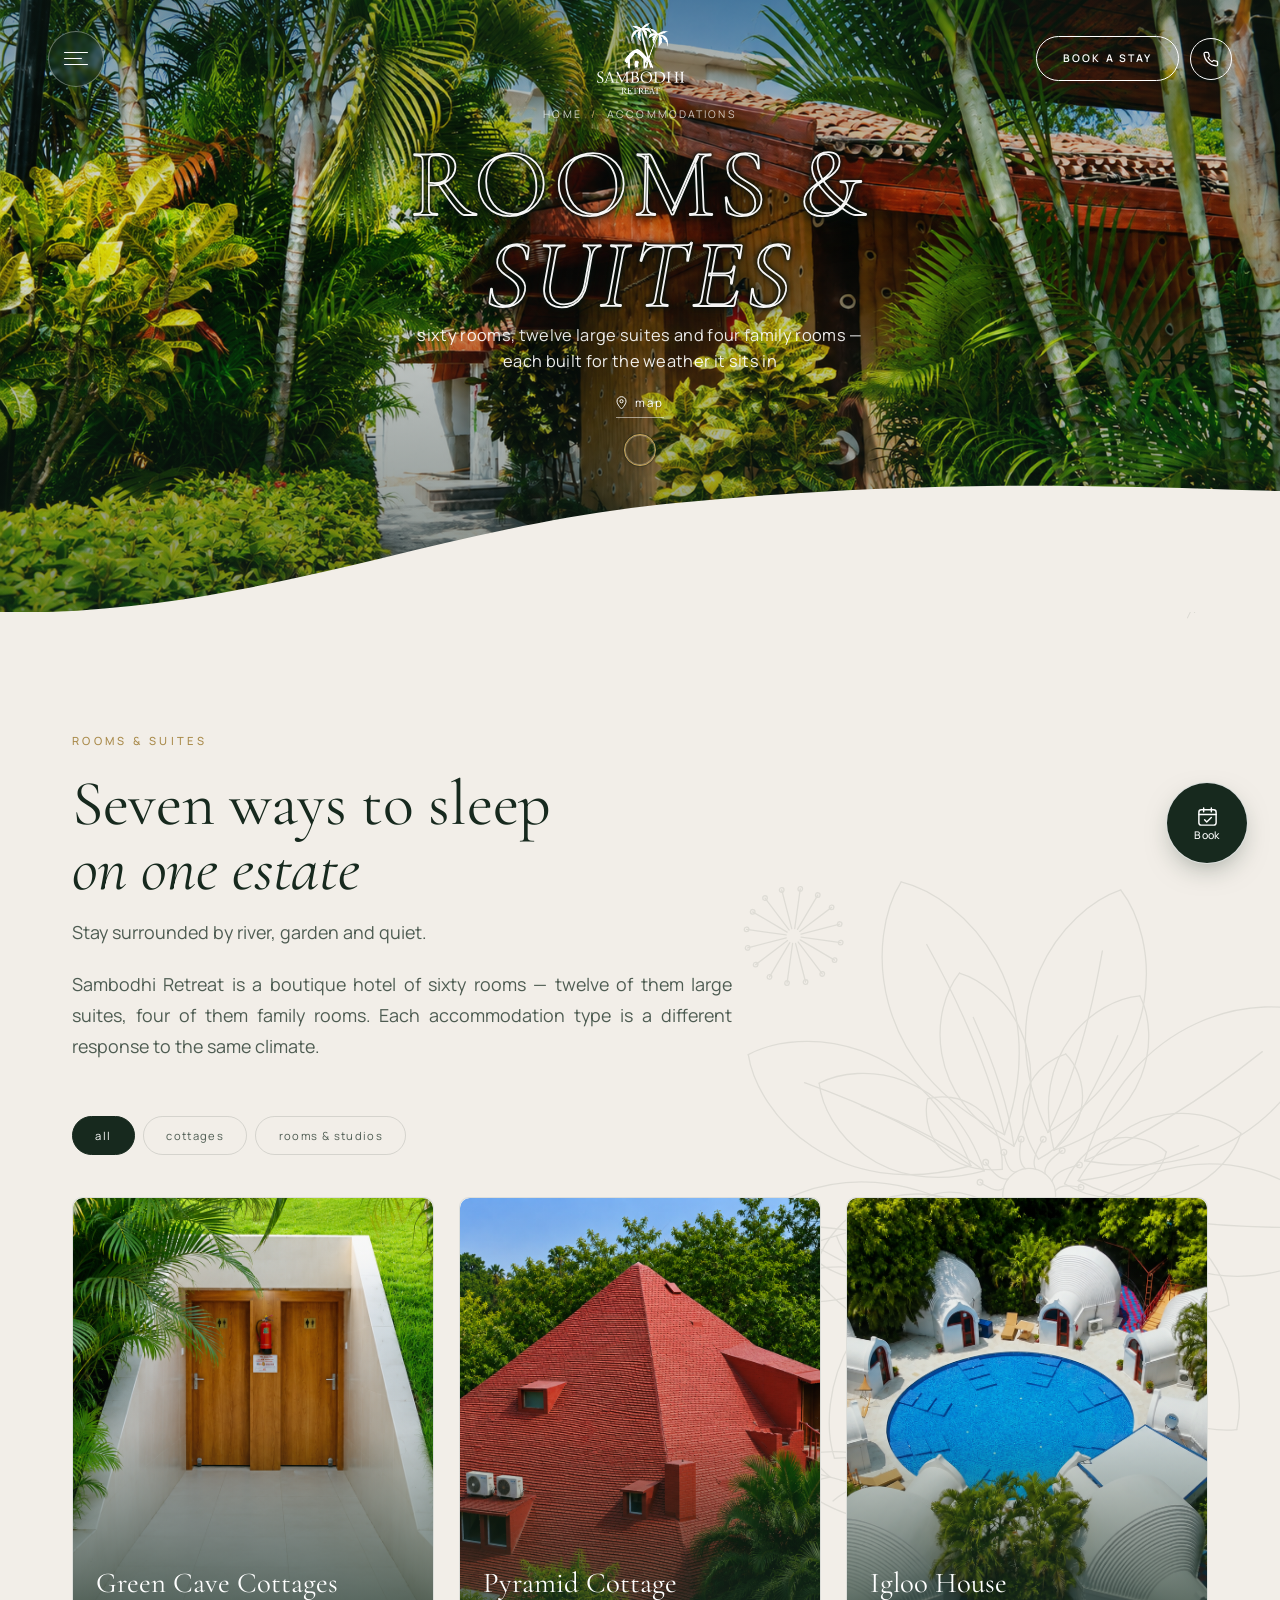
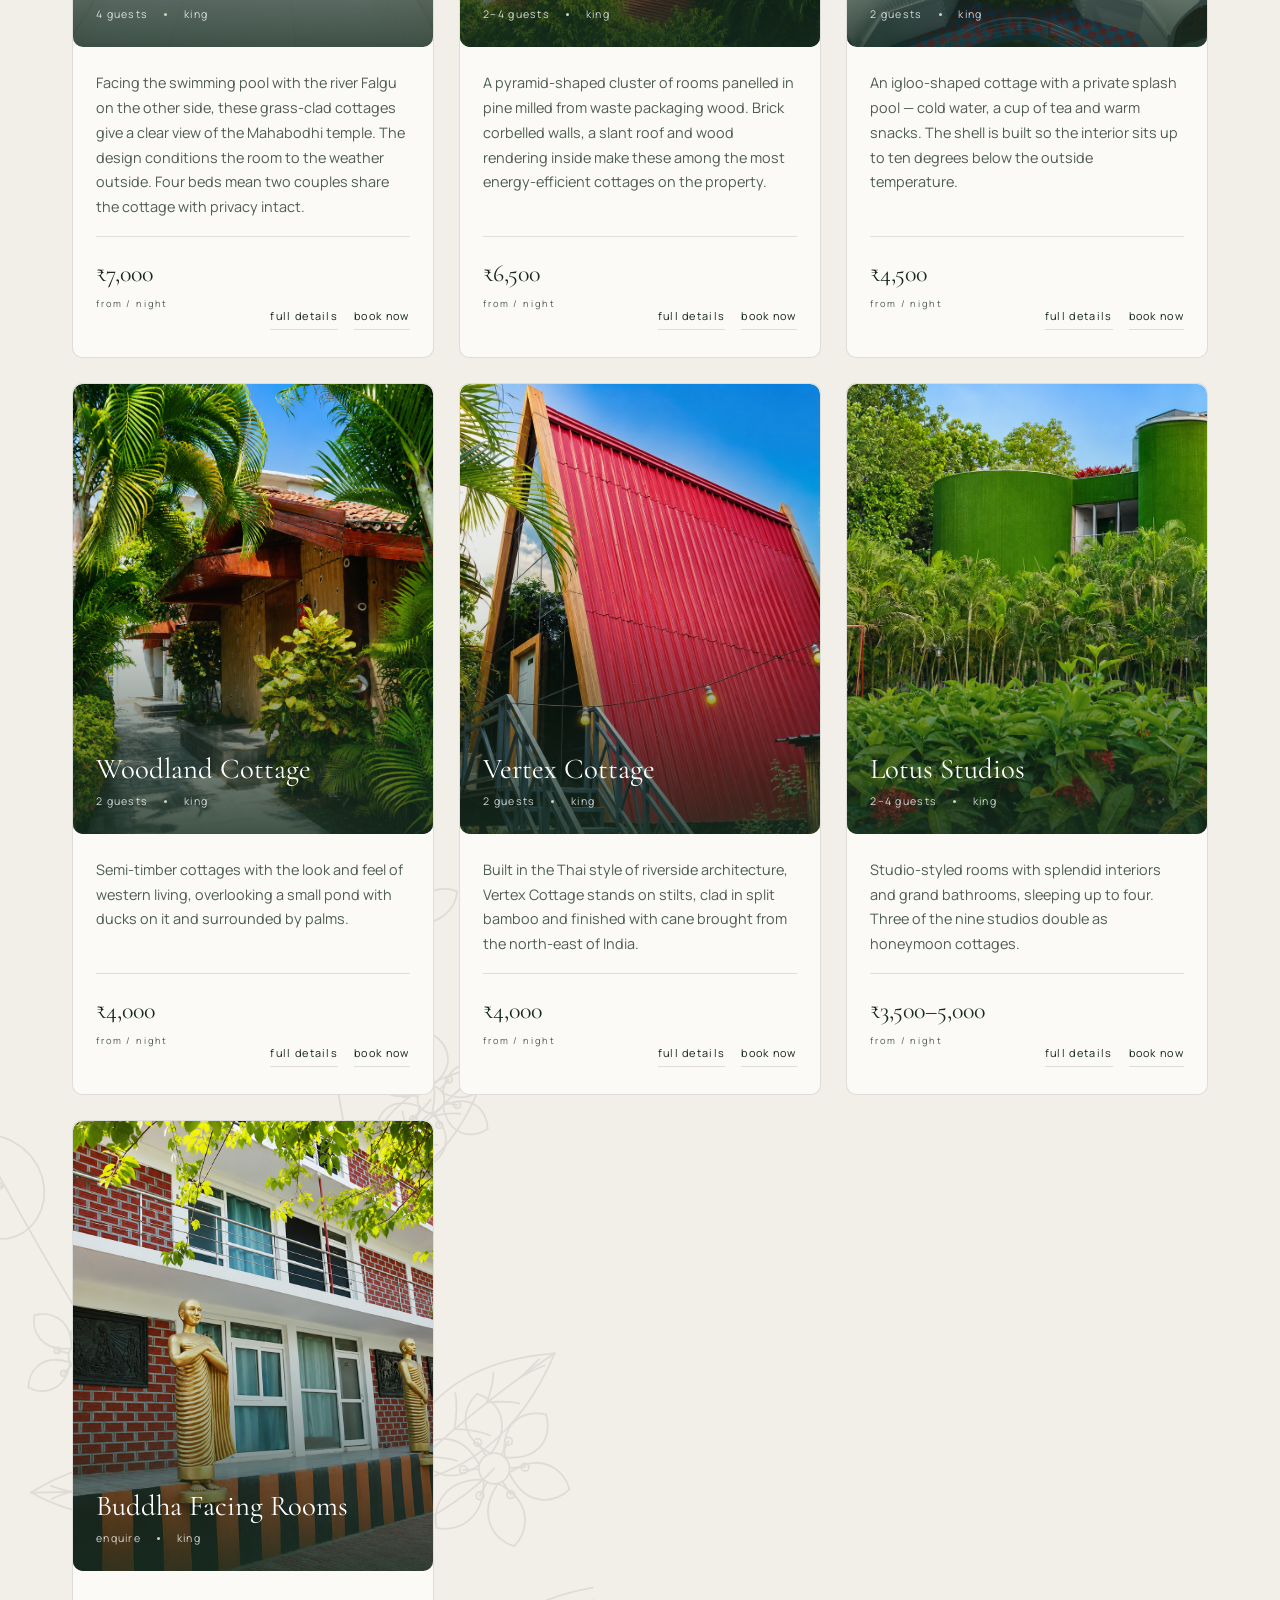
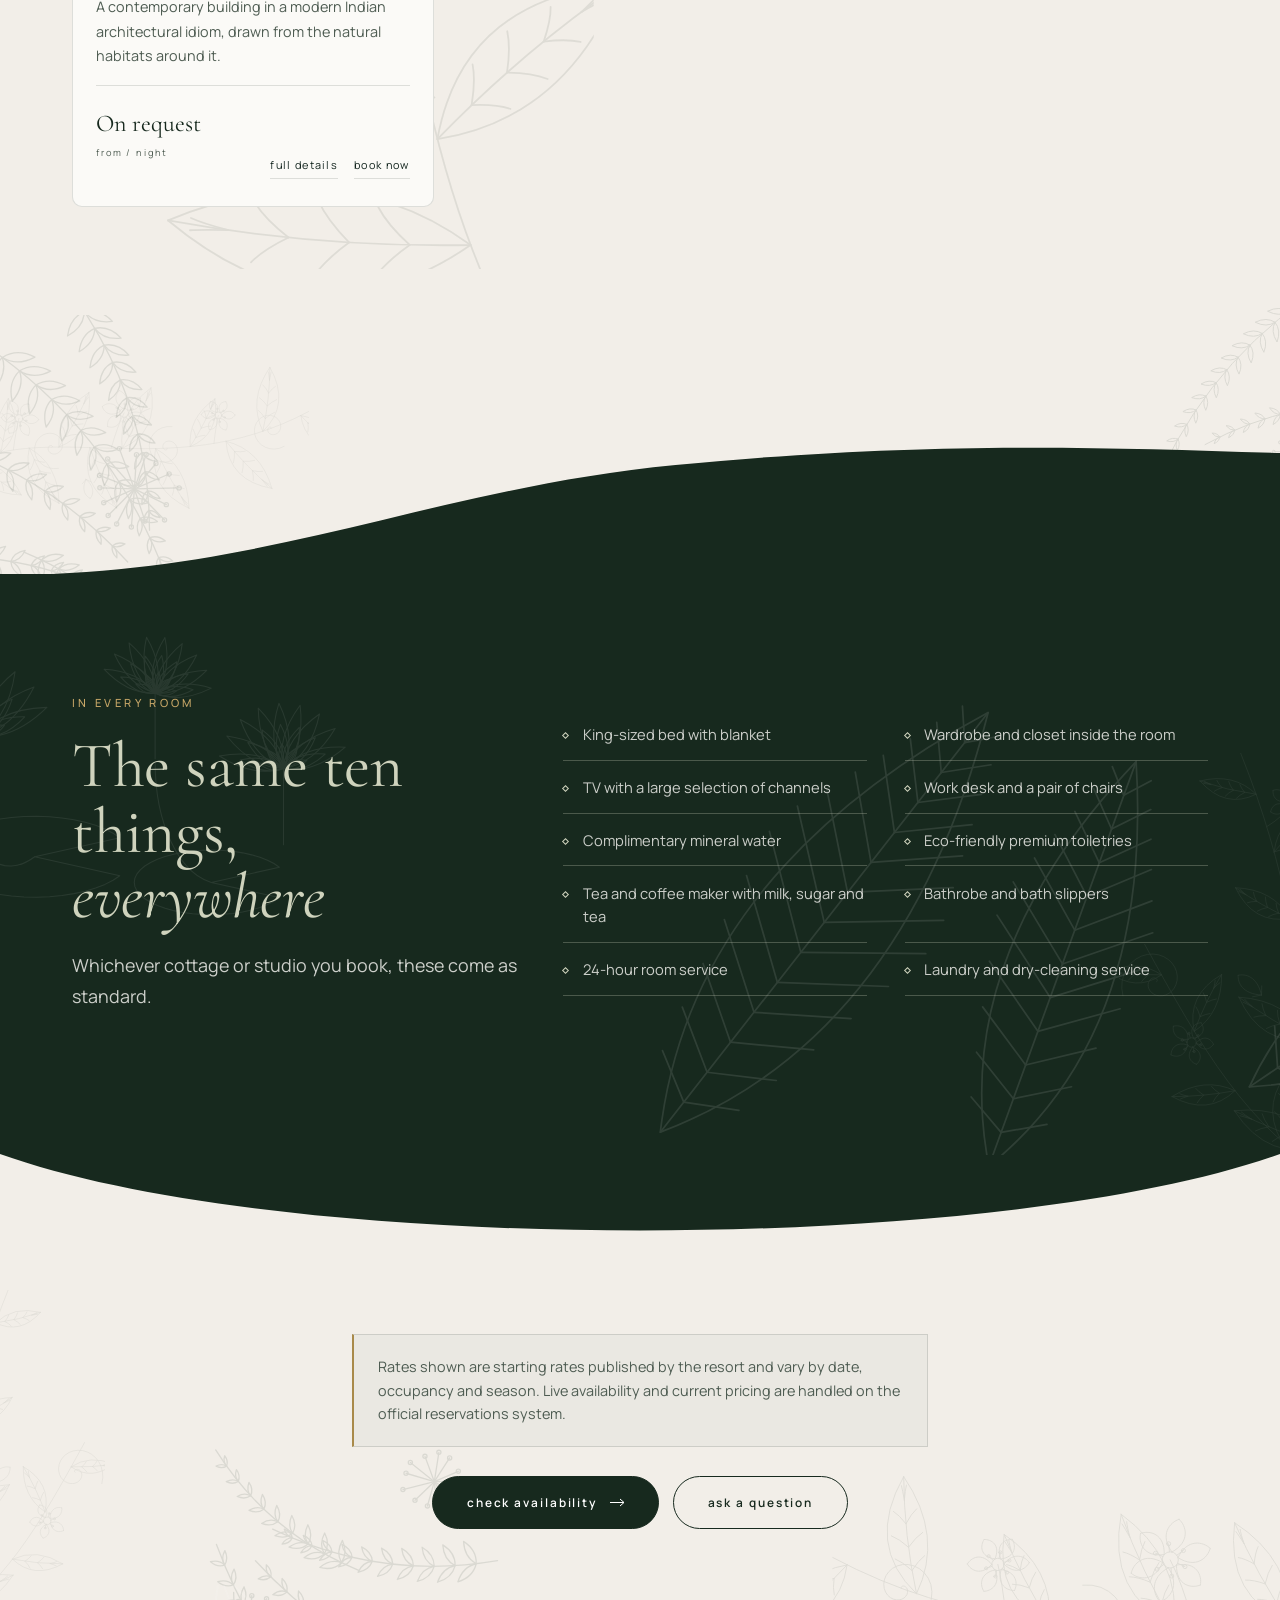
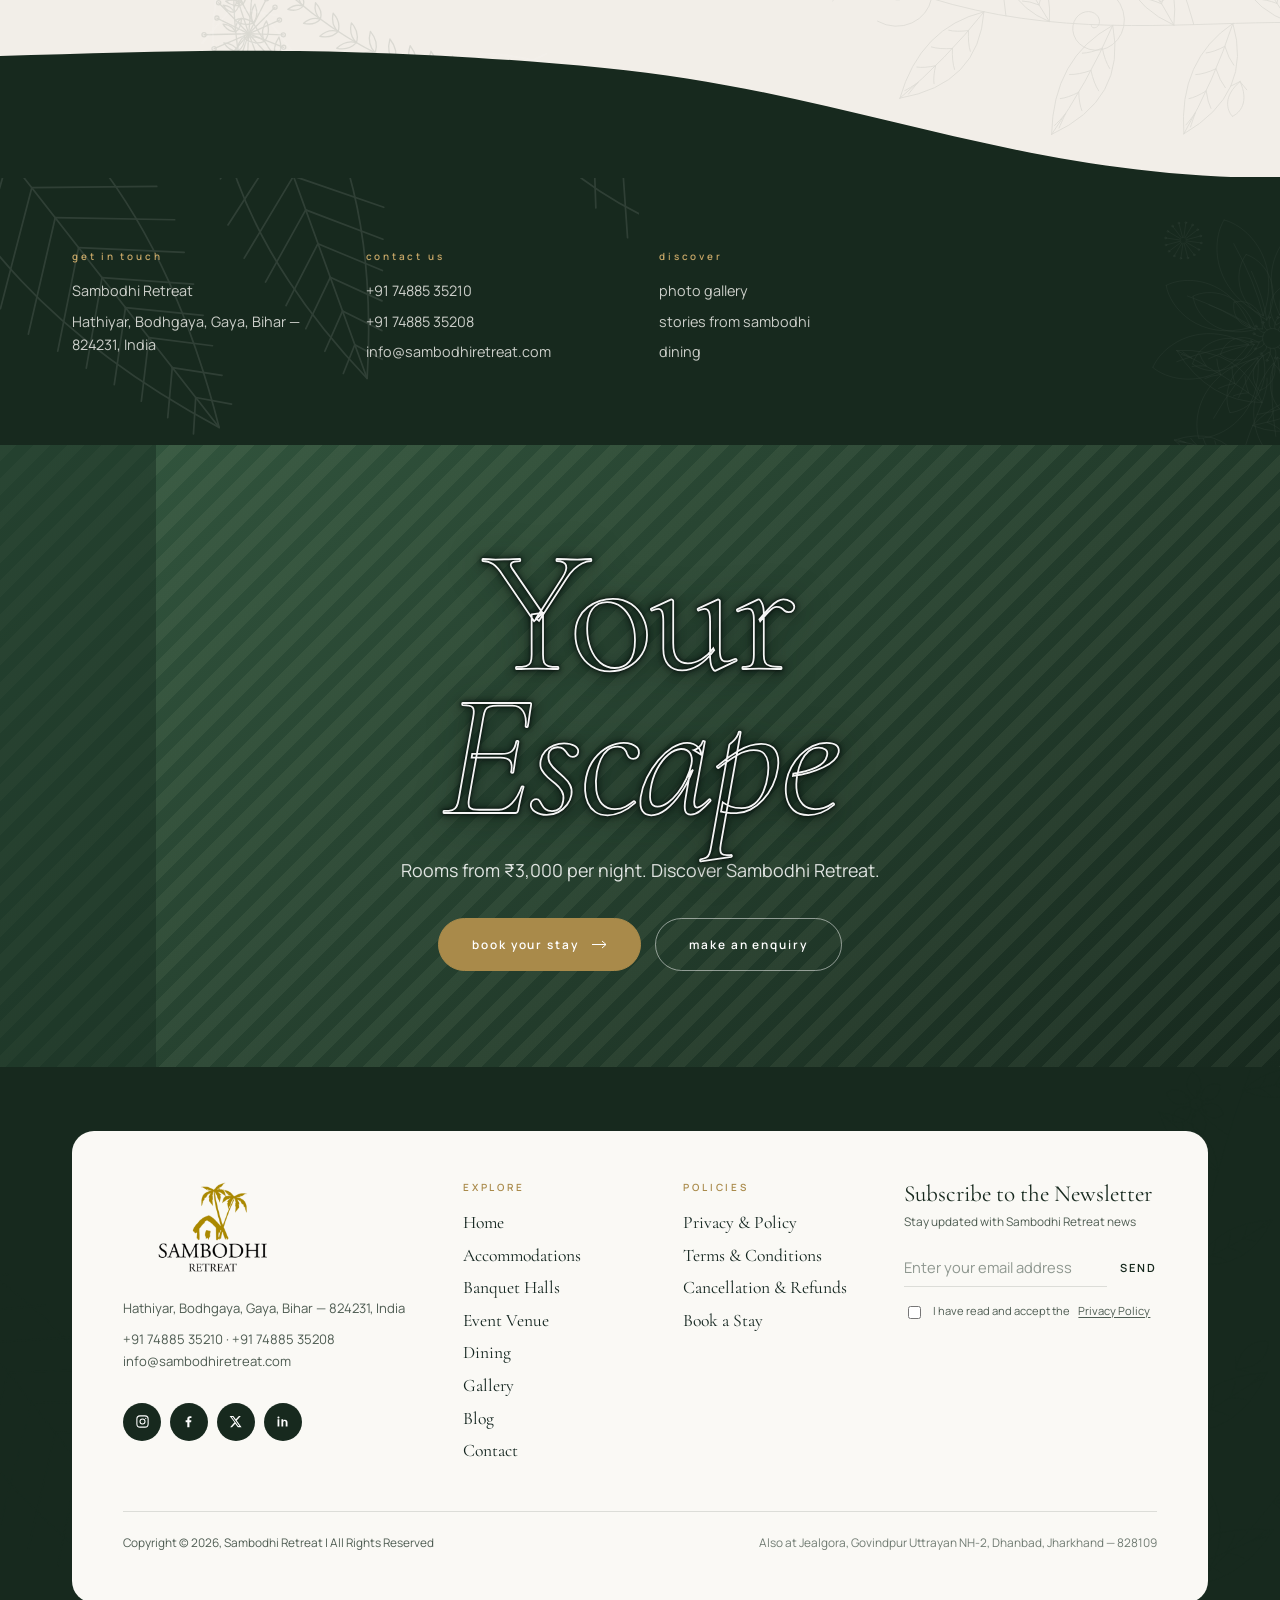
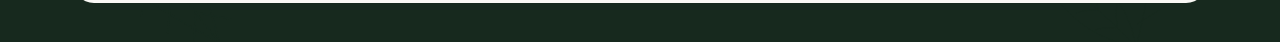
==== accommodations.html @ a61d9d87 "Merge branch 'main' of https://github.com/anubhawsinghas/sambodhi_retreat01" ====
<!DOCTYPE html>
<html lang="en">
<head>
<meta charset="utf-8">
<meta name="viewport" content="width=device-width, initial-scale=1">
<title>Accommodations &mdash; Sambodhi Retreat, Bodhgaya</title>
<meta name="description" content="Sixty rooms at Sambodhi Retreat Bodhgaya: green cave cottages, igloo houses, timber and pyramid cottages, woodland cottages, lotus studios and Buddha facing rooms.">
<link rel="icon" href="assets/img/logo.png">
<script>document.documentElement.className += ' js';</script>
<link rel="preconnect" href="https://fonts.googleapis.com">
<link rel="preconnect" href="https://fonts.gstatic.com" crossorigin>
<link rel="preconnect" href="https://www.sambodhiretreat.org">
<link href="https://fonts.googleapis.com/css2?family=Cormorant+Garamond:ital,wght@0,300;0,400;0,500;1,300;1,400;1,500&family=Manrope:wght@400;500;600&display=swap" rel="stylesheet">
<link rel="stylesheet" href="assets/css/site.css">
</head>
<body>

<a class="skip-link" href="#main">Skip to content</a>

<svg width="0" height="0" style="position:absolute" aria-hidden="true" focusable="false"><defs>
  <clipPath id="clipWaveBottom" clipPathUnits="objectBoundingBox">
    <path d="M0,0 H1 V0.915 C0.74,1.005 0.42,0.875 0,0.945 Z"/>
  </clipPath>
  <clipPath id="clipWaveTop" clipPathUnits="objectBoundingBox">
    <path d="M0,0.07 C0.33,-0.015 0.66,0.105 1,0.03 V1 H0 Z"/>
  </clipPath>
</defs></svg>

<div class="page-fade" aria-hidden="true"><img src="assets/img/logo.png" alt=""></div>

<header class="hdr">
  <div class="hdr__top">
    <button class="menu-btn" aria-expanded="false" aria-controls="ovl" aria-label="Open menu">
      <span class="burger-i" aria-hidden="true"><span></span><span></span><span></span></span>
    </button>

    <a class="brand" href="index.html" aria-label="Sambodhi Retreat, home">
      <img src="assets/img/logo.png" alt="Sambodhi Retreat">
    </a>

    <div class="hdr__right">
      <a class="btn--pill" href="https://live.ipms247.com/booking/book-rooms-sambodhiretreat" target="_blank" rel="noopener">Book a stay</a>
      <a class="iconbtn" href="tel:+917488535210" aria-label="Call Sambodhi Retreat">
        <svg viewBox="0 0 17 17" fill="none" aria-hidden="true"><path d="M15.5 12.3v2.2a1.4 1.4 0 01-1.6 1.4A14 14 0 011.1 3.1 1.4 1.4 0 012.5 1.5h2.2a1.4 1.4 0 011.4 1.2c.1.7.3 1.4.5 2a1.4 1.4 0 01-.3 1.5l-.9.9a11.4 11.4 0 004.3 4.3l.9-.9a1.4 1.4 0 011.5-.3c.6.2 1.3.4 2 .5a1.4 1.4 0 011.4 1.6z" stroke="currentColor" stroke-width="1.3" stroke-linejoin="round"/></svg>
      </a>
    </div>
  </div>

  <nav class="hdr__nav" aria-label="Primary">
    <a href="index.html">Home</a>
      <a href="accommodations.html" aria-current="page">Accommodations</a>
      <a href="banquet-halls.html">Banquet Halls</a>
      <a href="event-venue.html">Event Venue</a>
      <a href="https://sambodhi-retreat-men-n1bw.glide.page/dl/d0a5f4">Dining</a>
      <a href="gallery.html">Gallery</a>
      <a href="blog.html">Blog</a>
      <a href="contact.html">Contact</a>
  </nav>
</header>

<div class="ovl" id="ovl" aria-hidden="true">
  <button class="ovl__close" aria-label="Close menu">
    <svg viewBox="0 0 14 14" fill="none" aria-hidden="true"><path d="M1 1l12 12M13 1L1 13" stroke="currentColor" stroke-width="1.3"/></svg>
  </button>

  <div class="ovl__left">
    <span class="wm wm--branch wm--l" aria-hidden="true"></span>
    <p class="ovl__mark"><img src="assets/img/logo.png" alt="Sambodhi Retreat"></p>
    <a class="ovl__tel" href="tel:+917488535210">+91 74885 35210</a>
    <nav class="ovl__nav" aria-label="Primary">
        <a href="index.html" data-menu-img="https://www.sambodhiretreat.org/images/Homepage_Resort_INDEX/top-slider-img8.jpg" style="--i:0"><span class="ovl__num">01</span><span class="ovl__word">Home</span><span class="ovl__arrow" aria-hidden="true"><svg viewBox="0 0 28 8" fill="none"><path d="M0 4h25M21 1l4 3-4 3" stroke="currentColor" stroke-width="1.1" stroke-linecap="round" stroke-linejoin="round"/></svg></span></a>
        <a href="accommodations.html" aria-current="page" data-menu-img="https://www.sambodhiretreat.org/images/Homepage_Resort_INDEX/top-slider-img11.jpg" style="--i:1"><span class="ovl__num">02</span><span class="ovl__word">Accommodations</span><span class="ovl__arrow" aria-hidden="true"><svg viewBox="0 0 28 8" fill="none"><path d="M0 4h25M21 1l4 3-4 3" stroke="currentColor" stroke-width="1.1" stroke-linecap="round" stroke-linejoin="round"/></svg></span></a>
        <a href="banquet-halls.html" data-menu-img="https://www.sambodhiretreat.org/images/promotions/1.jpg" style="--i:2"><span class="ovl__num">03</span><span class="ovl__word">Banquet Halls</span><span class="ovl__arrow" aria-hidden="true"><svg viewBox="0 0 28 8" fill="none"><path d="M0 4h25M21 1l4 3-4 3" stroke="currentColor" stroke-width="1.1" stroke-linecap="round" stroke-linejoin="round"/></svg></span></a>
        <a href="event-venue.html" data-menu-img="https://www.sambodhiretreat.org/images/Gallery/top-post-img3.jpg" style="--i:3"><span class="ovl__num">04</span><span class="ovl__word">Event Venue</span><span class="ovl__arrow" aria-hidden="true"><svg viewBox="0 0 28 8" fill="none"><path d="M0 4h25M21 1l4 3-4 3" stroke="currentColor" stroke-width="1.1" stroke-linecap="round" stroke-linejoin="round"/></svg></span></a>
        <a href="https://sambodhi-retreat-men-n1bw.glide.page/dl/d0a5f4" data-menu-img="https://www.sambodhiretreat.org/images/dining/restaurant1.jpg" style="--i:4"><span class="ovl__num">05</span><span class="ovl__word">Dining</span><span class="ovl__arrow" aria-hidden="true"><svg viewBox="0 0 28 8" fill="none"><path d="M0 4h25M21 1l4 3-4 3" stroke="currentColor" stroke-width="1.1" stroke-linecap="round" stroke-linejoin="round"/></svg></span></a>
        <a href="gallery.html" data-menu-img="https://www.sambodhiretreat.org/images/Homepage_Resort_INDEX/top-slider-img10.jpg" style="--i:5"><span class="ovl__num">06</span><span class="ovl__word">Gallery</span><span class="ovl__arrow" aria-hidden="true"><svg viewBox="0 0 28 8" fill="none"><path d="M0 4h25M21 1l4 3-4 3" stroke="currentColor" stroke-width="1.1" stroke-linecap="round" stroke-linejoin="round"/></svg></span></a>
       <!-- <a href="blog.html" data-menu-img="https://www.sambodhiretreat.org/images/Gallery/Top-5-Places-in-Bodh-Gaya.jpg" style="--i:6"><span class="ovl__num">07</span><span class="ovl__word">Blog</span><span class="ovl__arrow" aria-hidden="true"><svg viewBox="0 0 28 8" fill="none"><path d="M0 4h25M21 1l4 3-4 3" stroke="currentColor" stroke-width="1.1" stroke-linecap="round" stroke-linejoin="round"/></svg></span></a>-->
        <a href="contact.html" data-menu-img="https://www.sambodhiretreat.org/images/Homepage_Resort_INDEX/top-slider-img5.jpg" style="--i:7"><span class="ovl__num">07</span><span class="ovl__word">Contact</span><span class="ovl__arrow" aria-hidden="true"><svg viewBox="0 0 28 8" fill="none"><path d="M0 4h25M21 1l4 3-4 3" stroke="currentColor" stroke-width="1.1" stroke-linecap="round" stroke-linejoin="round"/></svg></span></a>
    </nav>
    <div class="ovl__foot">
      <a class="btn btn--gold" href="https://live.ipms247.com/booking/book-rooms-sambodhiretreat" target="_blank" rel="noopener">book a stay</a>
    </div>
  </div>

  <div class="ovl__right" aria-hidden="true">
      <div class="ovl__shot" data-for="https://www.sambodhiretreat.org/images/Homepage_Resort_INDEX/top-slider-img8.jpg" style="background-image:url('New_img/home.png')"></div>
      <div class="ovl__shot is-active" data-for="https://www.sambodhiretreat.org/images/Homepage_Resort_INDEX/top-slider-img11.jpg" style="background-image:url('New_img/accom_home.png')"></div>
      <div class="ovl__shot" data-for="https://www.sambodhiretreat.org/images/promotions/1.jpg" style="background-image:url('https://www.sambodhiretreat.org/images/promotions/1.jpg')"></div>
      <div class="ovl__shot" data-for="https://www.sambodhiretreat.org/images/Gallery/top-post-img3.jpg" style="background-image:url('New_img/event.png')"></div>
      <div class="ovl__shot" data-for="https://www.sambodhiretreat.org/images/dining/restaurant1.jpg" style="background-image:url('New_img/dinning.jpeg')"></div>
      <div class="ovl__shot" data-for="https://www.sambodhiretreat.org/images/Homepage_Resort_INDEX/top-slider-img10.jpg" style="background-image:url('New_img/gallery.png')"></div>
      <div class="ovl__shot" data-for="https://www.sambodhiretreat.org/images/Gallery/Top-5-Places-in-Bodh-Gaya.jpg" style="background-image:url('https://www.sambodhiretreat.org/images/Gallery/Top-5-Places-in-Bodh-Gaya.jpg')"></div>
      <div class="ovl__shot" data-for="https://www.sambodhiretreat.org/images/Homepage_Resort_INDEX/top-slider-img5.jpg" style="background-image:url('New_img/gallary/0G6A1121.jpg')"></div>
    <span class="ovl__shot-scrim"></span>
  </div>
</div>

<a class="fab" href="https://live.ipms247.com/booking/book-rooms-sambodhiretreat" target="_blank" rel="noopener" aria-label="Book your stay">
  <svg viewBox="0 0 24 24" fill="none" aria-hidden="true">
    <rect x="3" y="5" width="18" height="16" rx="2.5" stroke="currentColor" stroke-width="1.5"/>
    <path d="M3 10h18M8 3v4M16 3v4" stroke="currentColor" stroke-width="1.5" stroke-linecap="round"/>
    <path d="M9 15.5l2.2 2.2L16 13" stroke="currentColor" stroke-width="1.5" stroke-linecap="round" stroke-linejoin="round"/>
  </svg>
  <span>Book</span>
</a>

<main id="main">

<section class="hero hero--page">
  <div class="hero__media">
    <div class="hero__slide is-active" style="background-image:url('New_img/accommandation.png')"></div>
    <div class="hero__scrim"></div>
    <div class="hero__center">
      <nav class="crumbs" aria-label="Breadcrumb"><a href="index.html">Home</a><span>/</span>accommodations</nav>
      <h1 class="outline"><b>Rooms &amp;</b><b><em>Suites</em></b></h1>
      <p class="hero__tag">sixty rooms, twelve large suites and four family rooms &mdash; each built for the weather it sits in</p>
      <a class="hero__map" href="https://www.google.com/maps/place/Sambodhi+Retreat" target="_blank" rel="noopener"><svg viewBox="0 0 11 14" fill="none" aria-hidden="true"><path d="M5.5 13S10 8.6 10 5.2A4.5 4.5 0 1 0 1 5.2C1 8.6 5.5 13 5.5 13Z" stroke="currentColor" stroke-width="1"/><circle cx="5.5" cy="5.2" r="1.6" stroke="currentColor" stroke-width="1"/></svg> map</a>
    </div>
    <div class="hero__wave" aria-hidden="true"><svg viewBox="0 0 1440 150" preserveAspectRatio="none"><path d="M0,150 H1440 V28 C1230,22 1040,16 760,40 C480,64 300,150 0,150 Z"/></svg></div>
  </div>
</section>
<section class="section on-white">
  <span class="wm wm--sprig wm--tr" aria-hidden="true"></span>
  <div class="wrap">
    <div class="shead">
      <p class="label" data-reveal="up">rooms &amp; suites</p>
      <h2 class="dhead" data-reveal="up" data-reveal-delay="80"><b>Seven ways to sleep</b><b><em>on one estate</em></b></h2>
      <p class="lede" style="margin-top:1rem;" data-reveal="up" data-reveal-delay="110">Stay surrounded by river, garden and quiet.</p>
      <p class="lede shead__lede justify" data-reveal="up" data-reveal-delay="150">Sambodhi Retreat is a boutique hotel of sixty rooms &mdash; twelve of them large suites, four of them family rooms. Each accommodation type is a different response to the same climate.</p>
    </div>
    <div class="filters" data-filters role="group" aria-label="Filter accommodation">
      <button data-filter="all" aria-pressed="true">all</button>
      <button data-filter="cottage" aria-pressed="false">cottages</button>
      <button data-filter="room" aria-pressed="false">rooms &amp; studios</button>
    </div>
    <div class="rooms">
      <article class="rcard" id="green-cave" data-type="cottage" data-reveal="left">
        <div class="rcard__media">
          <img src="New_img/gallary/green_cave.png" alt="Green Cave Cottages at Sambodhi Retreat" loading="lazy" decoding="async">
          <span class="rcard__veil"></span>
          <div class="rcard__over">
            <h3 class="rcard__name">Green Cave Cottages</h3>
            <ul class="rcard__specs"><li>4 guests</li><li>king</li></ul>
          </div>
        </div>
        <div class="rcard__body">
          <p class="rcard__desc">Facing the swimming pool with the river Falgu on the other side, these grass-clad cottages give a clear view of the Mahabodhi temple. The design conditions the room to the weather outside. Four beds mean two couples share the cottage with privacy intact.</p>
          <div class="rcard__foot">
            <p class="rcard__price"><b>&#8377;7,000</b><span>from / night</span></p>
            <div class="rcard__links"><a href="tel:+916206767600" target="_blank" rel="noopener">full details</a><a href="https://live.ipms247.com/booking/book-rooms-sambodhiretreat" target="_blank" rel="noopener">book now</a></div>
          </div>
        </div>
      </article>
      <article class="rcard" id="pyramid" data-type="cottage" data-reveal="up">
        <div class="rcard__media">
          <img src="New_img/gallary/Pyramid.png" alt="Pyramid Cottage at Sambodhi Retreat" loading="lazy" decoding="async">
          <span class="rcard__veil"></span>
          <div class="rcard__over">
            <h3 class="rcard__name">Pyramid Cottage</h3>
            <ul class="rcard__specs"><li>2&ndash;4 guests</li><li>king</li></ul>
          </div>
        </div>
        <div class="rcard__body">
          <p class="rcard__desc">A pyramid-shaped cluster of rooms panelled in pine milled from waste packaging wood. Brick corbelled walls, a slant roof and wood rendering inside make these among the most energy-efficient cottages on the property.</p>
          <div class="rcard__foot">
            <p class="rcard__price"><b>&#8377;6,500</b><span>from / night</span></p>
            <div class="rcard__links"><a href="tel:+916206767600" target="_blank" rel="noopener">full details</a><a href="https://live.ipms247.com/booking/book-rooms-sambodhiretreat" target="_blank" rel="noopener">book now</a></div>
          </div>
        </div>
      </article>
      <article class="rcard" id="igloo" data-type="cottage" data-reveal="right">
        <div class="rcard__media">
          <img src="New_img/gallary/slider2.png" alt="Igloo House at Sambodhi Retreat" loading="lazy" decoding="async">
          <span class="rcard__veil"></span>
          <div class="rcard__over">
            <h3 class="rcard__name">Igloo House</h3>
            <ul class="rcard__specs"><li>2 guests</li><li>king</li></ul>
          </div>
        </div>
        <div class="rcard__body">
          <p class="rcard__desc">An igloo-shaped cottage with a private splash pool &mdash; cold water, a cup of tea and warm snacks. The shell is built so the interior sits up to ten degrees below the outside temperature.</p>
          <div class="rcard__foot">
            <p class="rcard__price"><b>&#8377;4,500</b><span>from / night</span></p>
            <div class="rcard__links"><a href="tel:+916206767600" target="_blank" rel="noopener">full details</a><a href="https://live.ipms247.com/booking/book-rooms-sambodhiretreat" target="_blank" rel="noopener">book now</a></div>
          </div>
        </div>
      </article>
      <article class="rcard" id="woodland" data-type="cottage" data-reveal="left">
        <div class="rcard__media">
          <img src="New_img/gallary/accommandation.png" alt="Woodland Cottage at Sambodhi Retreat" loading="lazy" decoding="async">
          <span class="rcard__veil"></span>
          <div class="rcard__over">
            <h3 class="rcard__name">Woodland Cottage</h3>
            <ul class="rcard__specs"><li>2 guests</li><li>king</li></ul>
          </div>
        </div>
        <div class="rcard__body">
          <p class="rcard__desc">Semi-timber cottages with the look and feel of western living, overlooking a small pond with ducks on it and surrounded by palms.</p>
          <div class="rcard__foot">
            <p class="rcard__price"><b>&#8377;4,000</b><span>from / night</span></p>
            <div class="rcard__links"><a href="tel:+916206767600" target="_blank" rel="noopener">full details</a><a href="https://live.ipms247.com/booking/book-rooms-sambodhiretreat" target="_blank" rel="noopener">book now</a></div>
          </div>
        </div>
      </article>
      <article class="rcard" id="timber" data-type="cottage" data-reveal="up">
        <div class="rcard__media">
          <img src="New_img/gallary/vertex.jpeg" alt="Timber Cottage at Sambodhi Retreat" loading="lazy" decoding="async">
          <span class="rcard__veil"></span>
          <div class="rcard__over">
            <h3 class="rcard__name">Vertex Cottage</h3>
            <ul class="rcard__specs"><li>2 guests</li><li>king</li></ul>
          </div>
        </div>
        <div class="rcard__body">
          <p class="rcard__desc">Built in the Thai style of riverside architecture, Vertex Cottage stands on stilts, clad in split bamboo and finished with cane brought from the north-east of India.</p>
          <div class="rcard__foot">
            <p class="rcard__price"><b>&#8377;4,000</b><span>from / night</span></p>
            <div class="rcard__links"><a href="tel:+916206767600" target="_blank" rel="noopener">full details</a><a href="https://live.ipms247.com/booking/book-rooms-sambodhiretreat" target="_blank" rel="noopener">book now</a></div>
          </div>
        </div>
      </article>
      <article class="rcard" id="lotus" data-type="room" data-reveal="right">
        <div class="rcard__media">
          <img src="New_img/gallary/lotus.png" alt="Lotus Studios at Sambodhi Retreat" loading="lazy" decoding="async">
          <span class="rcard__veil"></span>
          <div class="rcard__over">
            <h3 class="rcard__name">Lotus Studios</h3>
            <ul class="rcard__specs"><li>2&ndash;4 guests</li><li>king</li></ul>
          </div>
        </div>
        <div class="rcard__body">
          <p class="rcard__desc">Studio-styled rooms with splendid interiors and grand bathrooms, sleeping up to four. Three of the nine studios double as honeymoon cottages.</p>
          <div class="rcard__foot">
            <p class="rcard__price"><b>&#8377;3,500&ndash;5,000</b><span>from / night</span></p>
            <div class="rcard__links"><a href="tel:+916206767600" target="_blank" rel="noopener">full details</a><a href="https://live.ipms247.com/booking/book-rooms-sambodhiretreat" target="_blank" rel="noopener">book now</a></div>
          </div>
        </div>
      </article>
      <article class="rcard" id="buddha-facing" data-type="room" data-reveal="left">
        <div class="rcard__media">
          <img src="New_img/gallary/buddha_facing.png" alt="Buddha Facing Rooms at Sambodhi Retreat" loading="lazy" decoding="async">
          <span class="rcard__veil"></span>
          <div class="rcard__over">
            <h3 class="rcard__name">Buddha Facing Rooms</h3>
            <ul class="rcard__specs"><li>enquire</li><li>king</li></ul>
          </div>
        </div>
        <div class="rcard__body">
          <p class="rcard__desc">A contemporary building in a modern Indian architectural idiom, drawn from the natural habitats around it.</p>
          <div class="rcard__foot">
            <p class="rcard__price"><b>On request</b><span>from / night</span></p>
            <div class="rcard__links"><a href="tel:+916206767600" target="_blank" rel="noopener">full details</a><a href="https://live.ipms247.com/booking/book-rooms-sambodhiretreat" target="_blank" rel="noopener">book now</a></div>
          </div>
        </div>
      </article>
    </div>
  </div>
</section>

<section class="section section--flush-top on-white">
  <span class="wm wm--tl" aria-hidden="true"></span><span class="wm wm--sprig wm--r" aria-hidden="true"></span>
  <div class="wrap">
    <!--<figure class="frame frame--pano frame--wave" style="margin:0" data-reveal="scale">
      <img src="New_img/accommandation.png" alt="The pool at Sambodhi Retreat" loading="lazy" decoding="async">
      <span class="overtitle overtitle--br overtitle--bleed"><span class="outline"><b>Rooms &amp;</b><b><em>Suites</em></b></span></span>
    </figure>-->
  </div>
</section>

<section class="section on-green">
  <span class="wm wm--leafbig wm--r" aria-hidden="true"></span>
  <div class="curve curve--top" style="--c:var(--green)" aria-hidden="true"><svg viewBox="0 0 1440 150" preserveAspectRatio="none"><path d="M0,150 H1440 V28 C1230,22 1040,16 760,40 C480,64 300,150 0,150 Z"/></svg></div>
  <div class="wrap split">
    <div class="col-5" data-reveal="left">
      <p class="label">in every room</p>
      <h2 class="dhead"><b>The same ten things,</b><b><em>everywhere</em></b></h2>
      <p class="lede" style="margin-top:1.3rem;">Whichever cottage or studio you book, these come as standard.</p>
    </div>
    <div class="col-7" data-reveal="right"><ul class="facts"><li>King-sized bed with blanket</li><li>Wardrobe and closet inside the room</li><li>TV with a large selection of channels</li><li>Work desk and a pair of chairs</li><li>Complimentary mineral water</li><li>Eco-friendly premium toiletries</li><li>Tea and coffee maker with milk, sugar and tea</li><li>Bathrobe and bath slippers</li><li>24-hour room service</li><li>Laundry and dry-cleaning service</li></ul></div>
  </div>
</section>

<section class="section section--tight on-white">
  <div class="curve curve--top" style="--c:var(--white)" aria-hidden="true"><svg viewBox="0 0 1440 150" preserveAspectRatio="none"><path d="M0,150 H1440 V44 C1120,146 320,146 0,44 Z"/></svg></div>
  <span class="wm wm--bl" aria-hidden="true"></span>
  <div class="wrap center">
    <p class="notice measure" style="text-align:left;" data-reveal="up">Rates shown are starting rates published by the resort and vary by date, occupancy and season. Live availability and current pricing are handled on the official reservations system.</p>
    <div class="btn-row btn-row--center" style="margin-top:1.8rem;" data-reveal="up" data-reveal-delay="110">
      <a class="btn" href="https://live.ipms247.com/booking/book-rooms-sambodhiretreat" target="_blank" rel="noopener">check availability <svg class="btn__arrow" viewBox="0 0 15 9" fill="none" aria-hidden="true"><path d="M10 1l4 3.5L10 8M0 4.5h14" stroke="currentColor" stroke-width="1"/></svg></a>
      <a class="btn btn--ghost" href="contact.html">ask a question</a>
    </div>
  </div>
</section>
<section class="section section--tight on-green">
  <span class="wm wm--leafbig wm--bl" aria-hidden="true"></span>
  <div class="curve curve--top curve--mirror" style="--c:var(--green)" aria-hidden="true"><svg viewBox="0 0 1440 150" preserveAspectRatio="none"><path d="M0,150 H1440 V28 C1230,22 1040,16 760,40 C480,64 300,150 0,150 Z"/></svg></div>
  <div class="wrap locale">
    <!--<div data-reveal="up"><p class="locale__place">Resort<br>Bodhgaya<br>Gaya<br>Bihar</p></div>-->
    <div data-reveal="up">
      <h4>get in touch</h4>
      <p>Sambodhi Retreat</p>
      <p>Hathiyar, Bodhgaya, Gaya, Bihar &mdash; 824231, India</p>
    </div>
    <div data-reveal="up">
      <h4>contact us</h4>
      <ul>
        <li><a href="tel:+917488535210">+91 74885 35210</a></li>
        <li><a href="tel:+917488535208">+91 74885 35208</a></li>
        <li><a href="mailto:info@sambodhiretreat.com">info@sambodhiretreat.com</a></li>
      </ul>
    </div>
    <div data-reveal="up">
      <h4>discover</h4>
      <ul>
        <li><a href="gallery.html">photo gallery</a></li>
        <li><a href="blog.html">stories from sambodhi</a></li>
        <li><a href="https://sambodhi-retreat-men-n1bw.glide.page/dl/d0a5f4">dining</a></li>
      </ul>
    </div>
  </div>
</section>

<section class="cta-band">
  <div class="cta-band__bg"><img src="New_img/gallary/img 00.jpg" alt="" aria-hidden="true" loading="lazy" decoding="async"></div>
  <div class="cta-band__in">
    <p class="outline" data-reveal="up"><b>Your</b><b><em>Escape</em></b></p>
    <p class="lede" style="color:rgba(255,255,255,.86);margin:1.6rem auto 0;max-width:44ch;" data-reveal="up" data-reveal-delay="110">Rooms from &#8377;3,000 per night. Discover Sambodhi Retreat.</p>
    <div class="btn-row btn-row--center" data-reveal="up" data-reveal-delay="200">
      <a class="btn btn--gold" href="https://live.ipms247.com/booking/book-rooms-sambodhiretreat" target="_blank" rel="noopener">book your stay <svg class="btn__arrow" viewBox="0 0 15 9" fill="none" aria-hidden="true"><path d="M10 1l4 3.5L10 8M0 4.5h14" stroke="currentColor" stroke-width="1"/></svg></a>
      <a class="btn btn--light" href="contact.html">make an enquiry</a>
    </div>
  </div>
</section>

</main>

<!-- Footer. A dark botanical ground with a single large ivory panel lifted off
     it — the brand mark and socials left, two navigation columns, the
     newsletter right, and a hairline bar beneath. Every link, number and
     address carried over from the previous footer unchanged.
     Styles: site.css section 36. -->
<footer class="ftr ftr--panel">
  <span class="wm wm--leafbig wm--bl" aria-hidden="true"></span>
  <span class="wm wm--branch wm--tr" aria-hidden="true"></span>

  <div class="wrap">
    <div class="ftr__panel">
      <div class="ftr__grid">
        <div class="ftr__brandcol">
          <p class="ftr__mark"><img src="assets/img/logo.png" alt="Sambodhi Retreat"></p>
          <p class="ftr__blurb">Hathiyar, Bodhgaya, Gaya, Bihar &mdash; 824231, India</p>
          <p class="ftr__blurb"><a href="tel:+917488535210">+91 74885 35210</a> &middot; <a href="tel:+917488535208">+91 74885 35208</a><br><a href="mailto:info@sambodhiretreat.com">info@sambodhiretreat.com</a></p>
          <div class="ftr__social">
            <a href="https://www.instagram.com/sambodhiretreat/" target="_blank" rel="noopener" aria-label="Instagram"><svg viewBox="0 0 24 24" fill="none" stroke="currentColor" stroke-width="1.7" aria-hidden="true"><rect x="3" y="3" width="18" height="18" rx="5"/><circle cx="12" cy="12" r="4"/><circle cx="17.2" cy="6.8" r="1" fill="currentColor" stroke="none"/></svg></a>
            <a href="https://www.facebook.com/SambodhiRetreatBodhgaya/" target="_blank" rel="noopener" aria-label="Facebook"><svg viewBox="0 0 24 24" fill="currentColor" aria-hidden="true"><path d="M13.5 21v-8h2.7l.4-3.1h-3.1V7.9c0-.9.25-1.5 1.55-1.5H16.7V3.6c-.29-.04-1.3-.13-2.47-.13-2.45 0-4.13 1.5-4.13 4.24V9.9H7.4V13h2.7v8h3.4z"/></svg></a>
            <a href="https://twitter.com/sambodhiretreat" target="_blank" rel="noopener" aria-label="X"><svg viewBox="0 0 24 24" fill="currentColor" aria-hidden="true"><path d="M17.5 3h3l-6.6 7.5L21.7 21h-5.9l-4.3-5.6L6.4 21H3.4l7-8L2.6 3h6l3.9 5.2L17.5 3zm-1.05 16.2h1.65L7.6 4.7H5.85l10.6 14.5z"/></svg></a>
            <a href="https://www.linkedin.com/company/sambodhi-retreat/" target="_blank" rel="noopener" aria-label="LinkedIn"><svg viewBox="0 0 24 24" fill="currentColor" aria-hidden="true"><path d="M6.94 8.5H4.1V20h2.84V8.5zM5.52 4a1.65 1.65 0 100 3.3 1.65 1.65 0 000-3.3zM20 13.7c0-3.1-1.66-4.55-3.87-4.55-1.79 0-2.59.98-3.03 1.67V8.5H10.3V20h2.83v-6.4c0-.34.02-.68.13-.92.28-.67.9-1.37 1.94-1.37 1.37 0 1.92 1.04 1.92 2.57V20H20v-6.3z"/></svg></a>
          </div>
        </div>

        <nav class="ftr__col" aria-label="Footer">
          <h4 class="ftr__ch">Explore</h4>
          <a href="index.html">Home</a>
      <a href="accommodations.html" aria-current="page">Accommodations</a>
      <a href="banquet-halls.html">Banquet Halls</a>
      <a href="event-venue.html">Event Venue</a>
      <a href="https://sambodhi-retreat-men-n1bw.glide.page/dl/d0a5f4">Dining</a>
      <a href="gallery.html">Gallery</a>
      <a href="blog.html">Blog</a>
      <a href="contact.html">Contact</a>
        </nav>

        <nav class="ftr__col" aria-label="Policies">
          <h4 class="ftr__ch">Policies</h4>
          <a href="https://www.sambodhiretreat.org/privacypolicy.aspx" target="_blank" rel="noopener">Privacy &amp; Policy</a>
          <a href="https://www.sambodhiretreat.org/termsandconditions.aspx" target="_blank" rel="noopener">Terms &amp; Conditions</a>
          <a href="contact.html">Cancellation &amp; Refunds</a>
          <a href="https://live.ipms247.com/booking/book-rooms-sambodhiretreat" target="_blank" rel="noopener">Book a Stay</a>
        </nav>

        <div class="ftr__newscol">
          <div class="news">
            <h4>Subscribe to the Newsletter</h4>
            <p>Stay updated with Sambodhi Retreat news</p>
            <form class="news__row" id="newsletter" novalidate>
              <input type="email" name="email" id="news-email" aria-label="Email address" placeholder="Enter your email address" required>
              <button type="submit">send</button>
            </form>
            <label class="news__consent"><input type="checkbox" id="news-consent" required> I have read and accept the <a href="https://www.sambodhiretreat.org/privacypolicy.aspx" target="_blank" rel="noopener">Privacy Policy</a></label>
            <p class="news__note" role="status" aria-live="polite"></p>
          </div>
        </div>
      </div>

      <div class="ftr__bottom">
        <p>Copyright &copy; <span data-year>2026</span>, Sambodhi Retreat | All Rights Reserved</p>
        <p class="ftr__alt">Also at Jealgora, Govindpur Uttrayan NH-2, Dhanbad, Jharkhand &mdash; 828109</p>
      </div>
    </div>
  </div>
</footer>

<script src="assets/js/images.js"></script>
<script src="assets/js/site.js"></script>
</body>
</html>
---- assets/css/site.css ----
/* ==========================================================================
   SAMBODHI RETREAT — site.css (v3)

   Palette and proportions sampled directly from the supplied reference
   screenshots:
     deep green  #172D20   (section fill, hamburger, FAB, body ink on light)
     sage        #C0CFA6   (light section fill AND heading colour on green)
     white       #FFFFFF   (editorial sections)
     gold        #A88800   (sampled from the Sambodhi logo, not the reference)
     header      80px on a 390px viewport (152/739 of screenshot width)
     FAB         68px circle, 20px from the right edge

   Content, links and functionality are unchanged — this is the UI layer only.
   ========================================================================== */

/* ---------- 1. TOKENS ---------------------------------------------------- */
:root{
  /* Sambodhi's own identity: gold sampled from the logo (#A88800), greens and
     creams from the brand brief. Deliberately NOT the reference's brand values. */
  --green:    #17291E;   /* sampled from the comp */
  --green-2:  #284B39;   /* forest      */
  --green-3:  #33573F;   /* raised      */
  --olive:    #657458;   /* olive       */
  --sage:     #CFD3BD;   /* pale olive band, tinted from --olive toward ivory */
  --sage-2:   #DDE0CF;
  --gold:     #A98A4A;   /* comp's label + icon gold */
  --gold-2:   #C6A667;   /* lighter, for use on dark */
  --cream:    #F2EEE8;   /* sampled from the comp */
  --ivory:    #FAF9F5;
  --paper:    #FBFAF7;
  --white:    #F2EEE8;   /* light sections are the comp's warm cream */
  --ink:      #12241E;   /* sampled from the comp */
  --muted:    #4E5C52;
  --muted-d:  rgba(250,249,245,.80);
  --line:     rgba(18,36,30,.13);
  --line-d:   rgba(207,211,189,.28);

  --f-display:'Cormorant Garamond', Georgia, 'Times New Roman', serif;
  --f-sans:   'Manrope', -apple-system, 'Helvetica Neue', Arial, sans-serif;

  --fs-outline: clamp(3.1rem, 19vw, 11rem);
  --fs-h1:      clamp(2.3rem, 9.2vw, 4.6rem);
  --fs-h2:      clamp(2.15rem, 8.6vw, 4rem);
  --fs-h3:      clamp(1.4rem, 5vw, 1.95rem);
  --fs-lede:    clamp(1rem, 4.1vw, 1.12rem);
  --fs-body:    clamp(.95rem, 4vw, 1.02rem);
  --fs-label:   .7rem;

  --gut:     clamp(1.35rem, 6vw, 4.5rem);
  --section: clamp(3.4rem, 12vw, 7.5rem);
  --maxw:    1360px;
  --curve-h: clamp(52px, 13vw, 150px);

  --e-out: cubic-bezier(.22,.72,.2,1);
  --e-cur: cubic-bezier(.76,0,.24,1);
  --e-hero: cubic-bezier(.16,1,.3,1);   /* expo out — settles, never bounces */
  --hdr-h: 88px;
  --radius: 10px;   /* the comp rounds its photographs */
}
/* The nav rail is hidden (burger-only navigation), so the desktop header is
   a single tier again. 150px was reserving space the rail no longer takes. */
@media (min-width:1100px){ :root{ --hdr-h:118px; } }

/* ---------- 2. RESET ----------------------------------------------------- */
*,*::before,*::after{ box-sizing:border-box; }
/* overflow-x is CLIPPED, not HIDDEN. `hidden` turns html/body into scroll
   containers, and a sticky element then has nothing scrollable to stick
   inside — which silently kills the pinned hero. `clip` trims the same
   horizontal overflow without creating that container. The `hidden` line
   stays first as the fallback for engines that don't know `clip`. */
html{ -webkit-text-size-adjust:100%; scroll-behavior:smooth;
      overflow-x:hidden; overflow-x:clip; }
body{
  margin:0; overflow-x:hidden; overflow-x:clip; background:var(--white); color:var(--ink);
  font-family:var(--f-sans); font-size:var(--fs-body); font-weight:400;
  line-height:1.62; -webkit-font-smoothing:antialiased; -moz-osx-font-smoothing:grayscale;
}
/* no top padding: the hero runs up behind the transparent header */
img,svg,video,iframe{ display:block; max-width:100%; }
img{ height:auto; }
a{ color:inherit; text-decoration:none; }
h1,h2,h3,h4{ font-family:var(--f-display); font-weight:400; line-height:1.06; margin:0; }
p{ margin:0 0 1.15em; } p:last-child{ margin-bottom:0; }
ul{ margin:0; padding:0; list-style:none; }
button{ font:inherit; color:inherit; background:none; border:0; cursor:pointer; }
::selection{ background:var(--sage); color:var(--green); }
:focus-visible{ outline:2px solid var(--gold); outline-offset:3px; }
.sr-only{ position:absolute;width:1px;height:1px;padding:0;margin:-1px;overflow:hidden;clip:rect(0 0 0 0);white-space:nowrap;border:0; }
.skip-link{ position:fixed;top:8px;left:8px;z-index:9999;transform:translateY(-250%);
  background:var(--green);color:#fff;padding:.7rem 1.1rem;font-size:.74rem; }
.skip-link:focus{ transform:none; }

/* ---------- 3. LAYOUT ---------------------------------------------------- */
.wrap{ width:100%; max-width:var(--maxw); margin-inline:auto; padding-inline:var(--gut); }
.wrap--narrow{ max-width:880px; }
.section{ position:relative; padding-block:var(--section); }
.section--tight{ padding-block:calc(var(--section)*.62); }
.section--flush-top{ padding-top:0; }
.section--flush-bottom{ padding-bottom:0; }
.section > .wrap,.section > .curve + .wrap{ position:relative; z-index:2; }

.split{ display:grid; grid-template-columns:repeat(12,1fr); gap:clamp(1.6rem,3.4vw,4rem); align-items:center; }
@media (max-width:900px){ .split{ grid-template-columns:1fr; gap:clamp(1.6rem,6vw,2.4rem); } }
.col-7{ grid-column:span 7; } .col-6{ grid-column:span 6; }
.col-5{ grid-column:span 5; } .col-4{ grid-column:span 4; }
@media (max-width:900px){ .col-7,.col-6,.col-5,.col-4{ grid-column:1/-1; } .m-order-first{ order:-1; } }
.duo{ display:grid; grid-template-columns:1fr 1fr; gap:clamp(.8rem,1.6vw,1.3rem); }
@media (max-width:760px){ .duo{ grid-template-columns:1fr; } }
.center{ text-align:center; }
.measure{ max-width:64ch; margin-inline:auto; }
.bleed-l{ margin-left:calc(var(--gut)*-1); }
.bleed-r{ margin-right:calc(var(--gut)*-1); }
@media (max-width:900px){ .bleed-l,.bleed-r{ margin-left:0; margin-right:0; } }

/* ---------- 4. SECTION SURFACES ----------------------------------------- */
.on-green{ background:var(--green); color:#fff; }
.on-sage { background:var(--sage);  color:var(--green); }
.on-white{ background:var(--white); color:var(--ink); }
.on-green .lede,.on-green .body-copy{ color:var(--muted-d); }
.on-sage  .lede,.on-sage  .body-copy{ color:#33452F; }

/* ---------- 4b. AUTO-DECORATION LAYER ------------------------------------
   The corner watermarks alone left the tall editorial bands looking bare: on a
   1440px canvas the widest piece capped at 660px, so a 2000px-tall cream
   section was only ~5% covered and read as a flat field. This layer gives
   every coloured band two further pieces, sized in viewport units so they
   scale up rather than cap out, and hung off the left and right edges so the
   viewport crops them.

   It is CSS-only and keys off the existing .on-* classes, so it applies to any
   build of the markup and survives a rebuild. Corner pieces stay with the .wm
   spans; this layer only takes the side and bottom edges, so the two never
   fight for the same corner.

   Both pseudo-elements are pointer-events:none at z-index 0, under the
   z-index:2 content layer set by `.section > .wrap`.                        */

.section.on-white, .section.on-sage, .section.on-green{
  --wm-o:.085;                         /* brief band is 5-12% */
  /* piece 1 — tall branch entering the left edge */
  --a1-img:url("../img/wm-branch.svg"); --a1-ar:560/1000;
  --a1-w:auto; --a1-h:76%; --a1-max:152vh;
  --a1-l:-9vw; --a1-r:auto; --a1-t:6%; --a1-b:auto; --a1-fx:1; --a1-rot:0deg;
  /* piece 2 — trailing vine along the lower right */
  --a2-img:url("../img/wm-vine.svg");   --a2-ar:1000/560;  --a2-w:48vw;
  --a2-l:auto; --a2-r:-13vw; --a2-t:auto; --a2-b:4%; --a2-fx:-1; --a2-rot:0deg;
}
.section.on-sage { --wm-o:.115; }
.section.on-green{ --wm-o:.075; }

.section.on-white::before, .section.on-white::after,
.section.on-sage::before,  .section.on-sage::after,
.section.on-green::before, .section.on-green::after{
  content:""; position:absolute; z-index:0;
  pointer-events:none; user-select:none;
  background-repeat:no-repeat; background-position:center; background-size:contain;
  opacity:var(--wm-o);
}
.section.on-green::before, .section.on-green::after{
  filter:brightness(0) invert(1);      /* dark ink art -> pale line on green */
}
.section.on-white::before, .section.on-sage::before, .section.on-green::before{
  left:var(--a1-l); right:var(--a1-r); top:var(--a1-t); bottom:var(--a1-b);
  width:var(--a1-w); height:var(--a1-h,auto); aspect-ratio:var(--a1-ar);
  max-height:var(--a1-max,none); min-height:var(--a1-min,0);
  transform:scaleX(var(--a1-fx)) rotate(var(--a1-rot));
  background-image:var(--a1-img);
}
.section.on-white::after, .section.on-sage::after, .section.on-green::after{
  left:var(--a2-l); right:var(--a2-r); top:var(--a2-t); bottom:var(--a2-b);
  width:var(--a2-w); height:var(--a2-h,auto); aspect-ratio:var(--a2-ar);
  max-height:var(--a2-max,none); min-height:var(--a2-min,0);
  transform:scaleX(var(--a2-fx)) rotate(var(--a2-rot));
  background-image:var(--a2-img);
}

/* Four compositions, cycled so no two neighbouring bands repeat. */
.section:nth-of-type(4n+2).on-white, .section:nth-of-type(4n+2).on-sage,
.section:nth-of-type(4n+2).on-green{
  --a1-img:url("../img/wm-bloom.svg"); --a1-ar:1/1;
  --a1-w:auto; --a1-h:34%; --a1-max:88vh; --a1-min:300px;
  --a1-l:auto; --a1-r:-11vw; --a1-t:7%; --a1-b:auto; --a1-fx:1; --a1-rot:8deg;
  --a2-img:url("../img/wm-branch.svg"); --a2-ar:560/1000;
  --a2-w:auto; --a2-h:66%; --a2-max:138vh;
  --a2-l:-8vw; --a2-r:auto; --a2-t:auto; --a2-b:2%; --a2-fx:-1; --a2-rot:0deg;
}
.section:nth-of-type(4n+3).on-white, .section:nth-of-type(4n+3).on-sage,
.section:nth-of-type(4n+3).on-green{
  --a1-img:url("../img/wm-vine.svg"); --a1-ar:1000/560; --a1-w:52vw;
  --a1-l:-15vw; --a1-r:auto; --a1-t:2%; --a1-b:auto; --a1-fx:1; --a1-rot:0deg;
  --a2-img:url("../img/wm-branch.svg"); --a2-ar:560/1000;
  --a2-w:auto; --a2-h:60%; --a2-max:130vh;
  --a2-l:auto; --a2-r:-9vw; --a2-t:auto; --a2-b:3%; --a2-fx:-1; --a2-rot:0deg;
}
.section:nth-of-type(4n+4).on-white, .section:nth-of-type(4n+4).on-sage,
.section:nth-of-type(4n+4).on-green{
  --a1-img:url("../img/wm-branch.svg"); --a1-ar:560/1000;
  --a1-w:auto; --a1-h:72%; --a1-max:146vh;
  --a1-l:auto; --a1-r:-9vw; --a1-t:auto; --a1-b:2%; --a1-fx:-1; --a1-rot:0deg;
  --a2-img:url("../img/watermark-lotus.svg"); --a2-ar:700/420; --a2-w:44vw;
  --a2-l:-13vw; --a2-r:auto; --a2-t:6%; --a2-b:auto; --a2-fx:1; --a2-rot:0deg;
}

/* Tablet: one piece only, so the bands stay airy on a narrower canvas. */
@media (max-width:900px){
  .section.on-white::after, .section.on-sage::after, .section.on-green::after{ display:none; }
  .section.on-white, .section.on-sage, .section.on-green{
    --a1-w:58vw; --a1-h:auto; --a1-max:none; --a1-min:0; --a1-l:-22vw; }
  .section:nth-of-type(4n+2).on-white, .section:nth-of-type(4n+2).on-sage,
  .section:nth-of-type(4n+2).on-green{ --a1-w:62vw; --a1-h:auto; --a1-max:none; --a1-min:0; --a1-r:-24vw; }
  .section:nth-of-type(4n+3).on-white, .section:nth-of-type(4n+3).on-sage,
  .section:nth-of-type(4n+3).on-green{ --a1-w:86vw; --a1-l:-26vw; }
  .section:nth-of-type(4n+4).on-white, .section:nth-of-type(4n+4).on-sage,
  .section:nth-of-type(4n+4).on-green{ --a1-w:58vw; --a1-h:auto; --a1-max:none; --a1-min:0; --a1-r:-22vw; }
}
@media (max-width:600px){
  .section.on-white, .section.on-sage, .section.on-green{ --wm-o:.07; }
  .section.on-sage{ --wm-o:.10; }
}

/* ---------- 5. CURVED SECTION TRANSITIONS -------------------------------- */
/* An absolutely-placed SVG carrying its own section's fill, so the boundary
   between two bands is an organic curve rather than a straight edge.        */
.curve{ position:absolute; left:0; right:0; z-index:1; line-height:0; pointer-events:none; }
.curve--top   { bottom:100%; margin-bottom:-1px; }
.curve--bottom{ top:100%;    margin-top:-1px; }
.curve svg{ display:block; width:100%; height:var(--curve-h); fill:var(--c,var(--green)); }
.curve--flip svg{ transform:scaleY(-1); }
.curve--mirror svg{ transform:scaleX(-1); }
.curve--flip.curve--mirror svg{ transform:scale(-1,-1); }

/* A following section's curve reaches back over this one, so reserve room for
   it — otherwise flush-bottom content is clipped by the arc. The amenities
   stage opts out by name and carries the clearance itself; see section 31. */
.section:has(+ section .curve--top){ padding-bottom:calc(var(--section) + var(--curve-h) * .85); }
@supports not selector(:has(*)){
  .section{ padding-bottom:calc(var(--section) + var(--curve-h) * .5); }
}

/* ---------- 6. BOTANICAL WATERMARK -------------------------------------- */
/* Original line-art, held well below the text so contrast is never affected. */
.wm{
  position:absolute; z-index:0; pointer-events:none; user-select:none;
  width:clamp(280px,54vw,1040px); aspect-ratio:700/420;
  background:url("../img/watermark.svg") no-repeat center/contain;
  opacity:.10;                 /* brief band is 5-12%; .10 reads without shouting */
}
.on-sage  .wm{ opacity:.13; }
.on-green .wm{ opacity:.085; filter:brightness(0) invert(1); }  /* lighter green on dark */
.on-green .wm--leafbig{ opacity:.10; }
/* held well into the margins so no glyph ever sits over running text */
.wm--tr{ top:-6%;    right:-12%; }
.wm--tl{ top:-5%;    left:-12%;  transform:scaleX(-1); }
.wm--br{ bottom:-8%; right:-12%; transform:scale(-1,-1); }
.wm--bl{ bottom:-6%; left:-12%;  transform:scaleY(-1); }
@media (max-width:600px){ .wm{ width:78vw; } }
/* Different compositions per section, as the reference does — an ornate
   rosette for the eco band, a sparse sprig where margins are tight. */
.wm--mandala{ background-image:url("../img/watermark-mandala.svg"); }
.wm--sprig  { background-image:url("../img/watermark-sprig.svg"); }
.wm--sprig  { width:clamp(240px,42vw,760px); }
.wm--lotus  { background-image:url("../img/watermark-lotus.svg"); }
.wm--leafbig{ background-image:url("../img/watermark-leafbig.svg"); width:clamp(340px,62vw,1180px); }
.wm--bloom { background-image:url("../img/wm-bloom.svg");  aspect-ratio:1/1;      width:clamp(300px,40vw,760px); }
.wm--branch{ background-image:url("../img/wm-branch.svg"); aspect-ratio:560/1000; width:clamp(200px,30vw,560px); }
.wm--vine  { background-image:url("../img/wm-vine.svg");   aspect-ratio:1000/560; width:clamp(320px,56vw,1200px); }
/* edge entries, not just corners — artwork cropped by the viewport */
.wm--l{ top:50%; left:-10%;  transform:translateY(-50%) scaleX(-1); }
.wm--r{ top:50%; right:-10%; transform:translateY(-50%); }
.wm--t{ top:-20%; left:50%;  transform:translateX(-50%); }
.wm--b{ bottom:-20%; left:50%; transform:translateX(-50%) scaleY(-1); }
@media (max-width:600px){
  .wm--l{ left:-46%; } .wm--r{ right:-46%; }
  .wm--leafbig{ width:96vw; }
}
@media (max-width:600px){ .wm--sprig{ width:60vw; } }

/* ---------- 7. TYPOGRAPHY ------------------------------------------------ */
/* Reference pattern: heading line 1 roman, line 2 italic, forced break. */
.dhead{ font-size:var(--fs-h2); line-height:1.02; letter-spacing:-.004em; }
.dhead b{ font-weight:400; display:block; }
.dhead em{ font-style:italic; }
.on-green .dhead{ color:var(--sage); }
.on-sage  .dhead,.on-white .dhead{ color:var(--green); }
.h1{ font-size:var(--fs-h1); } .h3{ font-size:var(--fs-h3); line-height:1.2; }

.label{
  font-family:var(--f-sans); font-size:var(--fs-label); font-weight:500;
  text-transform:uppercase; letter-spacing:.3em; color:var(--gold);
  margin:0 0 1.3rem; display:block;
}
.label--center{ text-align:center; }
.on-green .label{ color:var(--gold-2); }

.lede{ font-size:var(--fs-lede); line-height:1.72; color:var(--muted); max-width:60ch; }
.body-copy{ color:var(--muted); max-width:62ch; }
.justify{ text-align:justify; text-justify:inter-word; hyphens:auto; }
.meta{ font-size:.72rem; text-transform:lowercase; letter-spacing:.24em; color:var(--muted); }

.shead{ margin-bottom:clamp(1.9rem,4.5vw,3.4rem); }
.shead--center{ text-align:center; }
.shead--center .lede{ margin-inline:auto; }
.shead__lede{ margin-top:1.3rem; }
.shead--split{ display:grid; grid-template-columns:1fr 1fr; gap:clamp(1.6rem,4vw,4rem); align-items:end; }
@media (max-width:900px){ .shead--split{ grid-template-columns:1fr; } }

/* ---------- 7b. SPLIT EDITORIAL HEAD ------------------------------------
   Heading left, running copy right, as the design comp sets the story block.
   Collapses to a single column below 900px.                                */
.story-split{
  display:grid; grid-template-columns:minmax(0,.92fr) minmax(0,1.08fr);
  gap:clamp(1.8rem,5vw,5rem); align-items:start;
}
@media (max-width:900px){ .story-split{ grid-template-columns:1fr; gap:1.6rem; } }
.story-split__head .dhead{ margin-top:1.1rem; }
.story-split__body{ margin:0; }
.story-split__body p + p{ margin-top:1.1rem; }

/* label with the trailing gold rule the comp uses */
.label--rule{ display:flex; align-items:center; gap:.9rem; }
.label--rule::after{
  content:""; flex:0 0 auto; width:clamp(28px,4vw,54px);
  height:1px; background:var(--gold); opacity:.75;
}

/* ---------- 8. HOLLOW / OUTLINED TYPE ------------------------------------ */
.outline{
  font-family:var(--f-display); font-weight:400;
  font-size:var(--fs-outline); line-height:.82; letter-spacing:-.012em;
  color:transparent;
  -webkit-text-stroke:1.2px rgba(255,255,255,.96);
  text-stroke:1.2px rgba(255,255,255,.96);
  paint-order:stroke fill;
  margin:0;
  /* A soft cast shadow does the heavy lifting on bright, busy photographs:
     it separates the hairline from whatever is behind it without tinting
     the picture the way a full overlay would. */
  /* Stacked drop-shadows compound, each filtering the previous result, so a
     tight dark halo builds up hugging the glyph edge. That is what makes a
     white hairline readable over a near-white photograph — the darkening is
     a few pixels around each letter, not a wash across the picture. */
  filter:drop-shadow(0 0 1px rgba(8,18,14,.92))
         drop-shadow(0 0 2px rgba(8,18,14,.85))
         drop-shadow(0 1px 4px rgba(8,18,14,.7))
         drop-shadow(0 4px 18px rgba(8,18,14,.42));
}
@media (min-width:900px){ .outline{ -webkit-text-stroke-width:1.8px; text-stroke-width:1.8px; } }
.outline em{ font-style:italic; }
.outline b{ font-weight:400; display:block; }
/* fallback for engines without text-stroke */
@supports not ((-webkit-text-stroke: 1px #fff) or (text-stroke: 1px #fff)){
  .outline{ color:rgba(255,255,255,.34); }
}

/* headline sitting over a photograph */
.overtitle{
  position:absolute; z-index:5; left:clamp(.9rem,4vw,3rem); right:clamp(.9rem,4vw,3rem);
  top:50%; transform:translateY(-50%); pointer-events:none;
  isolation:isolate;
}
/* A soft pool of shade sits under the word only — not across the photograph,
   so the image keeps its own light. Anchored to wherever the title sits. */
.overtitle::before{
  content:""; position:absolute; inset:-40% -12%; z-index:-1; pointer-events:none;
  background:radial-gradient(60% 62% at var(--sx,50%) var(--sy,50%),
             rgba(8,18,14,.46) 0%, rgba(8,18,14,.24) 48%, rgba(8,18,14,0) 80%);
}
.overtitle--tl{ --sx:24%; --sy:50%; }
.overtitle--tr{ --sx:76%; --sy:50%; }
.overtitle--bl{ --sx:24%; --sy:50%; }
.overtitle--br{ --sx:76%; --sy:50%; }
.overtitle--bleed{ --sx:30%; }
.overtitle--top{ top:clamp(1rem,4vw,3rem); transform:none; }
/* left-set and allowed to run past the frame edge; the frame clips it */
.overtitle--bleed{ left:-3%; right:-3%; text-align:left; }
/* hero setting: uppercase, tracked, filling the frame edge to edge */
.hero__center .outline{
  text-transform:uppercase; letter-spacing:.045em; line-height:.94;
  /* floats down into the frame once the hero image is up */
  opacity:0; transform:translateY(-120px);
  transition:opacity 1.25s var(--e-hero), transform 1.5s var(--e-hero);
  will-change:transform,opacity;
  font-size:clamp(2.4rem,min(14.4vw,19.5svh),14rem);
}
@media (max-width:600px){ .hero__center .outline{ font-size:clamp(2.2rem,min(13vw,19svh),4rem); letter-spacing:.03em; } }
.hero--page .hero__center .outline{ font-size:clamp(2rem,7.6vw,6.4rem); }
.overtitle--bleed .outline{ text-align:left; }
/* editorial placements — words sit differently image to image */
.overtitle--tl{ top:clamp(1rem,5%,3.5rem); bottom:auto; transform:none; text-align:left; left:-2%; }
.overtitle--br{ top:auto; bottom:clamp(.5rem,4%,2.5rem); transform:none; text-align:right; right:-2%; }
.overtitle--bl{ top:auto; bottom:clamp(.5rem,4%,2.5rem); transform:none; text-align:left; left:-2%; }
.overtitle--tr{ top:clamp(1rem,5%,3.5rem); bottom:auto; transform:none; text-align:right; right:-2%; }

/* ---------- 9. BUTTONS / LINKS ------------------------------------------ */
.btn{
  --fg:#fff; --bg:var(--green); --bd:var(--green);
  display:inline-flex; align-items:center; gap:.8rem;
  padding:1rem 2.1rem; font-size:.74rem; font-weight:600;
  text-transform:lowercase; letter-spacing:.16em; white-space:nowrap;
  color:var(--fg); background:var(--bg); border:1px solid var(--bd);
  border-radius:999px; transition:background .4s var(--e-out), color .4s var(--e-out), border-color .4s var(--e-out);
}
.btn:hover,.btn:focus-visible{ background:var(--gold); border-color:var(--gold); color:#fff; }
.btn--ghost{ --bg:transparent; --fg:var(--green); }
.btn--light{ --bg:transparent; --fg:#fff; --bd:rgba(255,255,255,.5); }
.btn--light:hover,.btn--light:focus-visible{ background:#fff; border-color:#fff; color:var(--green); }
.btn--gold{ --bg:var(--gold); --bd:var(--gold); }
.btn--gold:hover,.btn--gold:focus-visible{ background:var(--green); border-color:var(--green); }
.btn__arrow{ width:15px; height:9px; flex:0 0 auto; transition:transform .45s var(--e-out); }
.btn:hover .btn__arrow{ transform:translateX(5px); }
.btn-row{ display:flex; flex-wrap:wrap; gap:.85rem; margin-top:2rem; }
.btn-row--center{ justify-content:center; }

/* reference's arrow link: label + long arrow, hairline rules above and below */
.alink{
  display:inline-flex; align-items:center; gap:1.5rem;
  font-size:1rem; font-weight:400; color:inherit;
  padding:.65rem 0; position:relative;
}
.alink svg{ width:58px; height:11px; flex:0 0 auto; transition:transform .45s var(--e-out); }
.alink:hover svg{ transform:translateX(7px); }
.alink--ruled{ padding:.85rem 0; }
.alink--ruled::before,.alink--ruled::after{
  content:''; position:absolute; left:0; width:min(180px,60%); height:1px; background:currentColor; opacity:.5;
}
.alink--ruled::before{ top:0; } .alink--ruled::after{ bottom:0; }
.tlink{ display:inline-flex; align-items:center; gap:.7rem; font-size:.95rem; color:inherit; }
.tlink svg{ width:26px; height:10px; transition:transform .45s var(--e-out); }
.tlink:hover svg{ transform:translateX(6px); }
.tlink--light{ color:#fff; }

/* ---------- 10. HEADER --------------------------------------------------- */
/* Transparent over the hero, solid cream once scrolling starts; the wordmark
   crossfades from a knocked-out white version to the normal one. */
.hdr{
  position:fixed; inset:0 0 auto 0; z-index:600;
  background:transparent; color:#fff; border-bottom:1px solid transparent;
  transition:background .45s var(--e-out), color .45s var(--e-out),
             border-color .45s var(--e-out), box-shadow .45s var(--e-out);
}
.hdr.is-stuck{
  background:var(--cream); color:var(--ink);
  border-bottom-color:rgba(18,36,30,.10);
  box-shadow:0 2px 24px -14px rgba(18,36,30,.5);
}
.hdr__top{
  width:100%; max-width:var(--maxw); margin-inline:auto;
  padding:clamp(.85rem,2vw,1.35rem) clamp(.9rem,4vw,3rem);
  display:grid; grid-template-columns:1fr auto 1fr; align-items:center; gap:.75rem;
}
.hdr__nav{
  display:none; justify-content:center; gap:clamp(.9rem,2.1vw,2.1rem);
  padding:0 clamp(.9rem,4vw,3rem) .95rem;
}
/* Burger-only navigation, as the design comp sets it: the overlay menu is
   the only nav. The rail markup stays in the DOM for a one-line revert. */
@media (min-width:1100px){ .hdr__nav{ display:none; } }
.hdr__nav a{
  position:relative; font-size:.68rem; font-weight:500; letter-spacing:.17em;
  text-transform:uppercase; color:currentColor; opacity:.86; padding-bottom:.35rem;
  transition:opacity .3s var(--e-out);
}
.hdr__nav a::after{
  content:''; position:absolute; left:0; right:0; bottom:0; height:1px;
  background:currentColor; transform:scaleX(0); transform-origin:center;
  transition:transform .4s var(--e-out);
}
.hdr__nav a:hover{ opacity:1; }
.hdr__nav a:hover::after,.hdr__nav a[aria-current="page"]::after{ transform:scaleX(1); }
.hdr__nav a[aria-current="page"]{ opacity:1; }

/* plain rules, no disc — as drawn in the comp */
.menu-btn{ justify-self:start; display:inline-grid; place-items:center;
  width:56px; height:56px; border-radius:50%; padding:0; color:currentColor;
  border:1px solid rgba(255,255,255,.34); background:rgba(18,36,30,.42);
  -webkit-backdrop-filter:blur(2px); backdrop-filter:blur(2px);
  transition:background .35s var(--e-out), border-color .35s var(--e-out); }
.menu-btn:hover{ background:rgba(18,36,30,.62); border-color:rgba(255,255,255,.6); }
/* once the header goes solid the ring has to read against cream, not sky */
.hdr.is-stuck .menu-btn{ background:var(--green); border-color:transparent; color:#fff; }
.hdr.is-stuck .menu-btn:hover{ background:var(--green-3); }
.burger-i{ width:24px; height:14px; position:relative; }
.burger-i span{ position:absolute; left:0; height:1.5px; width:24px;
  background:currentColor; border-radius:2px; transition:width .35s var(--e-out); }
.burger-i span:nth-child(1){ top:0; }
.burger-i span:nth-child(2){ top:6px; width:18px; }
.burger-i span:nth-child(3){ top:12px; }
.menu-btn:hover .burger-i span{ width:24px; }
.menu-btn__label{ font-size:.62rem; letter-spacing:.24em; text-transform:uppercase; }
@media (max-width:700px){ .menu-btn__label{ display:none; } }

.brand{ justify-self:center; display:block; line-height:0; position:relative; }
.brand img{ height:clamp(48px,13vw,70px); width:auto; display:block;
  transition:filter .45s var(--e-out); }
@media (min-width:1100px){ .brand img{ height:74px; } }
.hdr:not(.is-stuck) .brand img{ filter:brightness(0) invert(1); }

.hdr__right{ justify-self:end; display:flex; align-items:center; gap:.7rem; }
.btn--pill{
  border-radius:999px; padding:.82rem 1.6rem; font-size:.66rem; font-weight:600;
  letter-spacing:.2em; text-transform:uppercase; white-space:nowrap;
  border:1px solid currentColor; background:transparent; color:currentColor;
  transition:background .35s var(--e-out), color .35s var(--e-out), border-color .35s;
}
/* Explicit pairs. `background:currentColor` used to resolve against the hover
   `color`, painting green text on a green fill — the button vanished. */
.hdr:not(.is-stuck) .btn--pill:hover{ background:#fff; border-color:#fff; color:var(--green); }
.hdr.is-stuck .btn--pill:hover{ background:var(--green); border-color:var(--green); color:var(--cream); }
@media (max-width:820px){ .hdr__right .btn--pill{ display:none; } }
.iconbtn{
  width:42px; height:42px; flex:0 0 auto; border-radius:50%;
  display:grid; place-items:center; color:currentColor;
  border:1px solid currentColor; background:transparent;
  transition:background .35s var(--e-out), color .35s var(--e-out);
}
.iconbtn svg{ width:16px; height:16px; }
.hdr:not(.is-stuck) .iconbtn:hover{ background:#fff; border-color:#fff; color:var(--green); }
.hdr.is-stuck .iconbtn:hover{ background:var(--green); border-color:var(--green); color:var(--cream); }

/* ---------- 11. OVERLAY MENU — SPLIT SCREEN ------------------------------
   Left: deep-green navigation. Right: a stack of photographs, one per
   destination, crossfaded as the pointer moves down the list. Below 900px the
   image panel steps back and the navigation takes the full width.          */
.ovl{
  position:fixed; inset:0; z-index:700; background:var(--green); color:#fff;
  display:grid; grid-template-columns:1fr 1fr;
  clip-path:inset(0 0 100% 0); visibility:hidden; overflow:hidden;
  transition:clip-path .8s var(--e-cur), visibility .8s;
}
.ovl.is-open{ clip-path:inset(0 0 0 0); visibility:visible; }
.ovl .wm{ opacity:.07; }

/* -- left: navigation ---------------------------------------------------- */
.ovl__left{
  position:relative; z-index:2; display:flex; flex-direction:column;
  justify-content:center; align-items:flex-start;
  padding:calc(var(--hdr-h) + 1rem) clamp(1.4rem,5vw,5rem) 2rem;
  overflow-y:auto;
}
.ovl__mark{ margin:0 0 .4rem; }
.ovl__mark img{ height:56px; width:auto; filter:brightness(0) invert(1); opacity:.95; }
.ovl__tel{ font-size:.82rem; letter-spacing:.1em; color:var(--muted-d);
  margin-bottom:clamp(1.2rem,3.4vh,2.2rem); }
.ovl__tel:hover{ color:var(--gold-2); }

.ovl__nav{ display:flex; flex-direction:column; width:100%; }
.ovl__nav a{
  position:relative; display:flex; align-items:baseline; gap:clamp(.6rem,1.4vw,1.1rem);
  font-family:var(--f-display); font-weight:400;
  font-size:clamp(1.5rem,3.1vw,2.7rem); line-height:1.32;
  color:rgba(255,255,255,.88); text-transform:capitalize; padding:.06em 0;
  opacity:0; transform:translateY(26px);
  transition:opacity .55s var(--e-out), transform .6s var(--e-out),
             color .32s var(--e-out);
}
/* staggered entrance, ordered by --i set on each link */
.ovl.is-open .ovl__nav a{
  opacity:1; transform:none;
  transition-delay:calc(.20s + var(--i) * .052s);
}
.ovl__num{ font-family:var(--f-body); font-size:.58rem; letter-spacing:.2em;
  color:var(--gold-2); opacity:.55; transition:opacity .32s, transform .38s var(--e-out); }
.ovl__word{ position:relative; transition:transform .42s var(--e-out); display:inline-block; }
/* the gold hairline grows from the left on hover */
.ovl__word::after{
  content:""; position:absolute; left:0; right:0; bottom:.06em; height:1px;
  background:var(--gold-2); transform:scaleX(0); transform-origin:left;
  transition:transform .42s var(--e-out);
}
.ovl__arrow{ display:inline-block; width:26px; color:var(--gold-2);
  opacity:0; transform:translateX(-10px);
  transition:opacity .36s var(--e-out), transform .42s var(--e-out); }
.ovl__arrow svg{ width:26px; height:8px; display:block; }

.ovl__nav a:hover,.ovl__nav a:focus-visible,.ovl__nav a.is-hot{ color:#fff; }
.ovl__nav a:hover .ovl__word,
.ovl__nav a:focus-visible .ovl__word,
.ovl__nav a.is-hot .ovl__word{ transform:translateX(clamp(6px,1vw,14px)); }
.ovl__nav a:hover .ovl__word::after,
.ovl__nav a:focus-visible .ovl__word::after,
.ovl__nav a.is-hot .ovl__word::after{ transform:scaleX(1); }
.ovl__nav a:hover .ovl__arrow,
.ovl__nav a:focus-visible .ovl__arrow,
.ovl__nav a.is-hot .ovl__arrow{ opacity:1; transform:translateX(0); }
.ovl__nav a:hover .ovl__num,
.ovl__nav a.is-hot .ovl__num{ opacity:1; }
.ovl__nav a[aria-current="page"]{ color:#fff; }
.ovl__nav a[aria-current="page"] .ovl__num{ opacity:1; }

.ovl__foot{ margin-top:clamp(1.2rem,3.4vh,2.4rem);
  opacity:0; transform:translateY(16px);
  transition:opacity .6s .62s var(--e-out), transform .6s .62s var(--e-out); }
.ovl.is-open .ovl__foot{ opacity:1; transform:none; }

/* -- right: image panel -------------------------------------------------- */
.ovl__right{ position:relative; overflow:hidden; background:var(--green-3); }
.ovl__shot{
  position:absolute; inset:0; background-size:cover; background-position:center;
  opacity:0; transform:scale(1.06);
  transition:opacity .9s var(--e-out), transform 1.6s var(--e-out);
}
.ovl__shot.is-active{ opacity:1; transform:scale(1); }
.ovl__shot-scrim{
  position:absolute; inset:0; pointer-events:none;
  background:linear-gradient(90deg, rgba(23,41,30,.55) 0%, rgba(23,41,30,.12) 42%, rgba(23,41,30,.22) 100%);
}
/* the panel itself eases in a beat after the green lands */
.ovl__right{ opacity:0; transition:opacity .7s .16s var(--e-out); }
.ovl.is-open .ovl__right{ opacity:1; }

.ovl__close{
  position:absolute; top:calc(var(--hdr-h)/2); right:clamp(.9rem,4vw,3rem);
  transform:translateY(-50%); z-index:4;
  width:48px; height:48px; border-radius:50%;
  border:1px solid rgba(255,255,255,.42); background:rgba(18,36,30,.34);
  -webkit-backdrop-filter:blur(3px); backdrop-filter:blur(3px);
  display:grid; place-items:center; color:#fff;
  transition:background .32s, border-color .32s, color .32s, transform .32s; }
.ovl__close:hover{ border-color:var(--gold-2); color:var(--gold-2);
  background:rgba(18,36,30,.6); transform:translateY(-50%) rotate(90deg); }
.ovl__close svg{ width:13px; height:13px; }

@media (max-width:900px){
  .ovl{ grid-template-columns:1fr; }
  .ovl__left{ align-items:center; text-align:center; justify-content:center;
    padding-inline:clamp(1.1rem,6vw,3rem); }
  .ovl__nav a{ justify-content:center; font-size:clamp(1.5rem,7vw,2.3rem); }
  .ovl__arrow{ display:none; }
  /* image sits behind the navigation rather than beside it */
  .ovl__right{ position:absolute; inset:0; z-index:0; }
  .ovl__shot-scrim{ background:linear-gradient(180deg, rgba(23,41,30,.86), rgba(23,41,30,.92)); }
}
@media (prefers-reduced-motion:reduce){
  .ovl__nav a,.ovl__foot,.ovl__right{ transition:none; }
  .ovl__shot{ transition:opacity .01s; transform:none; }
}
body.is-locked{ overflow:hidden; }

/* ---------- 12. FLOATING BOOK BUTTON ------------------------------------ */
.fab{
  position:fixed; z-index:620;
  right:clamp(14px,5vw,32px); bottom:clamp(16px,5vw,36px);
  width:68px; height:68px; border-radius:50%;
  background:var(--green); color:#fff;
  border:1px solid rgba(255,255,255,.85);
  box-shadow:0 10px 30px -12px rgba(23,45,32,.55);
  display:flex; flex-direction:column; align-items:center; justify-content:center; gap:2px;
  transition:background .4s var(--e-out), transform .4s var(--e-out);
}
@media (min-width:900px){ .fab{ width:82px; height:82px; } }
.fab:hover{ background:var(--gold); transform:translateY(-3px); }
.fab svg{ width:23px; height:23px; }
.fab span{ font-size:.66rem; font-weight:500; letter-spacing:.03em; line-height:1; }


/* ---------- 13. HERO ----------------------------------------------------- */
.hero{ position:relative; overflow:hidden; background:var(--green); }
.hero__media{ position:relative; height:100svh; min-height:560px; }
.hero--page .hero__media{ height:clamp(420px,68svh,640px); }
.hero__slide{ position:absolute; inset:0; background-size:cover; background-position:center;
  opacity:0; transform:scale(1.07); transition:opacity 2s linear, transform 9s linear; }
.hero__slide.is-active{ opacity:1; transform:scale(1); }
.hero__scrim{ position:absolute; inset:0; z-index:2;
  background:linear-gradient(to bottom,rgba(18,36,30,.42) 0%,rgba(18,36,30,.14) 38%,rgba(18,36,30,.55) 100%); }

/* headline block, optically centred allowing for the fixed header */
.hero__center{
  position:absolute; inset:0; z-index:3;
  display:flex; flex-direction:column; align-items:center; justify-content:center;
  text-align:center; color:#fff;
  /* bottom padding clears the wave AND the absolutely-placed scroll cue,
     which is what the hero stack was colliding with on short windows */
  padding:calc(var(--hdr-h) + 1rem) clamp(.9rem,4vw,3rem)
          calc(var(--curve-h) + clamp(3.4rem,8vh,6.4rem));
  overflow:hidden;
}
.hero__orn{ display:block; width:26px; margin:clamp(.7rem,2.4vh,2rem) auto .8rem; color:rgba(255,255,255,.8); }
.hero__tag{
  font-size:clamp(.86rem,2.6vw,1.02rem); letter-spacing:.02em;
  color:rgba(255,255,255,.92); margin:0; max-width:46ch;
  opacity:0; transform:translateY(16px);
  transition:opacity .9s .55s var(--e-out), transform .9s .55s var(--e-out);
}
.is-loaded .hero__center .outline{ opacity:1; transform:none; }
.is-loaded .hero__tag{ opacity:1; transform:none; }
.hero__map{ display:inline-flex; align-items:center; gap:.5rem;
  /* fluid rather than a flat 1.2rem: on a short window the stack tightens
     itself instead of the link having to stand down entirely */
  margin-top:clamp(.65rem,2.2vh,1.2rem);
  font-size:.72rem; letter-spacing:.2em; text-transform:lowercase; color:#fff;
  padding-bottom:.3rem; border-bottom:1px solid rgba(255,255,255,.5); }
.hero__map:hover{ color:var(--sage); border-color:var(--sage); }
.hero__map svg{ width:11px; height:14px; }
/* The hero stack and the bottom-pinned scroll cue compete for the same band
   on short windows. This used to hide the link below 880px tall, which took
   it off every phone in portrait (a 390x844 handset is 844). The stack in
   fact clears the cue comfortably down to ~620px; only landscape phones and
   similarly letterboxed windows genuinely run out of room, so the cutoff now
   sits there. Delete this block to keep it at every height, or delete the
   .hero__map line in build.py to drop it everywhere.                        */
@media (max-height:620px){ .hero__map{ display:none; } }

/* scroll cue */
.hero__scroll{
  position:absolute; z-index:4; left:50%; bottom:calc(var(--curve-h) + clamp(1rem,3vh,2.2rem));
  transform:translateX(-50%);
  width:24px; height:38px; border:1px solid rgba(255,255,255,.65); border-radius:14px;
  display:grid; place-items:start center; padding-top:7px;
  opacity:0; transition:opacity .9s 1s var(--e-out);
}
.is-loaded .hero__scroll{ opacity:1; }
.hero__wave{ position:absolute; left:0; right:0; bottom:-1px; z-index:5; line-height:0; pointer-events:none; }
.hero__wave svg{ display:block; width:100%; height:var(--curve-h); fill:var(--cream); }
.hero__scroll i{ width:3px; height:6px; border-radius:2px; background:#fff;
  animation:cue 2.1s var(--e-out) infinite; }
@keyframes cue{ 0%{transform:translateY(0);opacity:1} 70%{transform:translateY(13px);opacity:0} 100%{opacity:0} }

.crumbs{ display:flex; gap:.6rem; justify-content:center; align-items:center;
  font-size:.66rem; letter-spacing:.2em; text-transform:uppercase;
  color:rgba(255,255,255,.75); margin-bottom:1rem; }
.crumbs span{ color:var(--gold-2); }

/* ---------- 14. FRAMES / IMAGERY ---------------------------------------- */
.frame{ position:relative; overflow:hidden; border-radius:var(--radius);
  background:linear-gradient(140deg,var(--green-3),var(--green)); }
.frame img{ width:100%; height:100%; object-fit:cover; display:block; }
.frame--tall{ aspect-ratio:3/4; } .frame--portrait{ aspect-ratio:4/5; }
.frame--square{ aspect-ratio:1/1; } .frame--wide{ aspect-ratio:16/10; }
.frame--pano{ aspect-ratio:16/9; }
@media (max-width:640px){ .frame--pano{ aspect-ratio:4/3; } .frame--tall{ aspect-ratio:4/5; } }
.frame--plx img{ height:118%; position:absolute; top:-9%; left:0; }
/* the reference clips some photographs with an organic edge, not just the
   section bands — clipPathUnits are objectBoundingBox so this stays fluid */
.frame--wave    { clip-path:url(#clipWaveBottom); }
.frame--wave-top{ clip-path:url(#clipWaveTop); }
.frame__caption{ position:absolute; left:0; right:0; bottom:0; padding:1.4rem clamp(1rem,2vw,1.8rem);
  background:linear-gradient(to top,rgba(23,45,32,.8),transparent);
  color:#fff; font-size:.66rem; letter-spacing:.22em; text-transform:lowercase; }

.img-missing{
  position:relative; display:grid !important; place-items:center; min-height:170px;
  background:repeating-linear-gradient(135deg,rgba(192,207,166,.07) 0 12px,transparent 12px 24px),
             linear-gradient(140deg,var(--green-3),var(--green));
}
.img-missing > img{ display:none !important; }
.img-missing::after{ content:attr(data-label); font-family:var(--f-sans); font-size:.6rem;
  letter-spacing:.22em; text-transform:lowercase; color:rgba(192,207,166,.6);
  text-align:center; padding:1.2rem; max-width:26ch; line-height:1.9; }
.masonry .img-missing{ aspect-ratio:4/3; }

/* ---------- 15. REVEALS -------------------------------------------------- */
html.js [data-reveal]{
  transition:opacity .95s var(--e-out), transform 1.1s var(--e-out), clip-path 1.2s var(--e-cur);
  transition-delay:var(--d,0s);
}
html.js [data-reveal="left"]  { opacity:0; transform:translate3d(-5vw,0,0); }
html.js [data-reveal="right"] { opacity:0; transform:translate3d(5vw,0,0); }
html.js [data-reveal="up"]    { opacity:0; transform:translate3d(0,46px,0); }
html.js [data-reveal="down"]  { opacity:0; transform:translate3d(0,-34px,0); }
html.js [data-reveal="scale"] { opacity:0; transform:scale(.88); }
html.js [data-reveal="zoom"]  { opacity:0; transform:scale(1.07); }
html.js [data-reveal="fade"]  { opacity:0; }
html.js [data-reveal="clip-l"]{ clip-path:inset(0 100% 0 0); }
html.js [data-reveal="clip-r"]{ clip-path:inset(0 0 0 100%); }
html.js [data-reveal="clip-u"]{ clip-path:inset(100% 0 0 0); }
html.js [data-reveal="clip-d"]{ clip-path:inset(0 0 100% 0); }
/* Wedding Experience entrances. Same observer, same settle rule; only the
   starting pose differs — a longer horizontal push plus a slight scale, at
   the 820/950ms the brief asks for rather than the site default. */
html.js [data-reveal="wed-l"], html.js [data-reveal="wed-r"]{
  transition:opacity .82s var(--e-out), transform .95s var(--e-out);
  transition-delay:var(--d,0s);
}
/* Photo gallery tiles. Direction alternates strictly left/right down the
   source order; the shared observer fires each tile once and unobserves. */
html.js [data-reveal="gal-l"], html.js [data-reveal="gal-r"]{
  transition:opacity .78s var(--e-out), transform .9s var(--e-out);
  transition-delay:var(--d,0s);
}
html.js [data-reveal="gal-l"]{ opacity:0; transform:translate3d(-46px,0,0) scale(.955); }
html.js [data-reveal="gal-r"]{ opacity:0; transform:translate3d(46px,0,0)  scale(.955); }

html.js [data-reveal="wed-l"]{ opacity:0; transform:translate3d(-7vw,0,0) scale(.966); }
html.js [data-reveal="wed-r"]{ opacity:0; transform:translate3d(7vw,0,0)  scale(.966); }

/* Only the curtain reveals may touch clip-path on settle — resetting it for
   every reveal type would silently erase the organic wave masks on photos. */
html.js [data-reveal].is-in{ opacity:1; transform:none; }
html.js [data-reveal^="clip-"].is-in{ clip-path:inset(0 0 0 0); }

/* ---------- 16. AMENITY ICON GRID --------------------------------------- */
/* Comp treatment: a bare gold line-icon, serif title, two lines of copy. */
.amen{ display:grid; grid-template-columns:repeat(5,1fr); gap:clamp(1.2rem,2.6vw,2.4rem); }
@media (max-width:900px){ .amen{ grid-template-columns:repeat(3,1fr); } }
@media (max-width:560px){ .amen{ grid-template-columns:repeat(2,1fr); } }
.amen__item{ text-align:center; }
.amen__ring{ display:block; width:clamp(44px,6vw,58px); margin:0 auto 1rem; color:var(--gold); }
.on-green .amen__ring{ color:var(--gold-2); }
.amen__ring svg{ width:100%; height:auto; }
.amen__item h3{ font-family:var(--f-display); font-weight:400;
  font-size:clamp(1rem,3.2vw,1.2rem); line-height:1.25; margin:0 0 .55rem; color:var(--ink); }
.on-green .amen__item h3{ color:var(--sage); }
.amen__item p{ font-size:.8rem; line-height:1.65; color:var(--muted); margin:0; max-width:22ch; margin-inline:auto; }
.on-green .amen__item p{ color:var(--muted-d); }

/* ---------- 18. ACCOMMODATION CAROUSEL ---------------------------------- */
/* Desktop reference: a rail of thin-line icon + uppercase label tabs above a
   hairline rule, the active one marked; slide image left, copy right, circular
   arrows straddling the image edge, and the next slide peeking in. */
.carousel{ position:relative; --slide-w:100%; }
@media (min-width:900px){ .carousel{ --slide-w:88%; } }

.carousel__rail{
  display:flex; gap:clamp(1rem,3vw,3.2rem); overflow-x:auto; scrollbar-width:none;
  -ms-overflow-style:none; padding-bottom:1rem; margin-bottom:clamp(1.6rem,3.4vw,2.8rem);
  border-bottom:1px solid var(--line-d);
}
.carousel__rail::-webkit-scrollbar{ display:none; }
.on-white .carousel__rail,.on-sage .carousel__rail{ border-bottom-color:var(--line); }
.carousel__tab{
  flex:0 0 auto; display:flex; flex-direction:column; align-items:center; gap:.6rem;
  padding:.3rem .2rem .55rem; position:relative; color:rgba(255,255,255,.55);
  transition:color .35s var(--e-out);
}
.on-white .carousel__tab,.on-sage .carousel__tab{ color:var(--muted); }
.carousel__tab svg{ width:clamp(26px,4.4vw,34px); height:clamp(26px,4.4vw,34px); }
.carousel__tab b{
  font-family:var(--f-sans); font-weight:500; font-size:.6rem;
  letter-spacing:.15em; text-transform:uppercase; white-space:nowrap;
}
.carousel__tab::after{
  content:''; position:absolute; left:0; right:0; bottom:-1px; height:1px;
  background:var(--sage); transform:scaleX(0); transition:transform .4s var(--e-out);
}
.on-white .carousel__tab::after,.on-sage .carousel__tab::after{ background:var(--gold); }
.carousel__tab:hover{ color:rgba(255,255,255,.85); }
.on-white .carousel__tab:hover,.on-sage .carousel__tab:hover{ color:var(--green); }
.carousel__tab[aria-selected="true"]{ color:var(--sage); }
.on-white .carousel__tab[aria-selected="true"],
.on-sage  .carousel__tab[aria-selected="true"]{ color:var(--gold); }
.carousel__tab[aria-selected="true"]::after{ transform:scaleX(1); }

.carousel__viewport{ overflow:hidden; }
.carousel__track{
  display:flex;
  transform:translate3d(calc(var(--i,0) * var(--slide-w) * -1),0,0);
  transition:transform .85s var(--e-cur);
}
.slide{ flex:0 0 var(--slide-w); padding-right:clamp(0px,2vw,28px); }
.slide__grid{ display:grid; grid-template-columns:1.05fr 1fr; gap:clamp(1.4rem,3.4vw,3.4rem); align-items:center; }
/* the arrow pair lives in this gutter, so it has to be wider than the pair */
@media (min-width:900px){ .slide__grid{ column-gap:clamp(4.75rem,7vw,7.5rem); } }
@media (max-width:900px){ .slide__grid{ grid-template-columns:1fr; } }
.slide__media{ position:relative; overflow:hidden; border-radius:var(--radius); aspect-ratio:4/3;
  background:linear-gradient(140deg,var(--green-3),var(--green)); }
.slide__media img{ width:100%; height:100%; object-fit:cover; }
.slide__sub{ font-size:.66rem; text-transform:lowercase; letter-spacing:.26em; color:var(--gold-2); margin-bottom:.8rem; }
.on-white .slide__sub,.on-sage .slide__sub{ color:var(--gold); }
.slide__name{ font-family:var(--f-display); font-weight:400;
  font-size:clamp(1.8rem,6.4vw,2.7rem); line-height:1.1; margin:0 0 1rem; }
.on-green .slide__name{ color:var(--sage); }
.slide__text{ margin-bottom:1.4rem; }
.slide__specs{ display:flex; flex-wrap:wrap; gap:.5rem 1.5rem; margin-bottom:1.5rem;
  font-size:.72rem; text-transform:lowercase; letter-spacing:.1em; color:var(--muted); }
.on-green .slide__specs{ color:rgba(255,255,255,.66); }
.slide__specs b{ font-family:var(--f-display); font-weight:400; font-size:1.15rem;
  letter-spacing:0; text-transform:none; color:var(--gold-2); }
.on-white .slide__specs b,.on-sage .slide__specs b{ color:var(--gold); }
.slide__links{ display:flex; flex-wrap:wrap; gap:1.4rem; align-items:center; }

/* arrows straddle the right edge of the slide image */
/* the pair straddles the bottom-right corner of the slide image; the image
   column is the grid's 1.05fr of (1.05fr + 1fr + gap), so ~51% less the gap */
.carousel__arrows{
  position:absolute; z-index:4; display:flex; gap:.5rem;
  left:calc(43% - 62px); top:0; transform:translateY(-100%);
  margin-top:calc(-1 * clamp(1.5rem,3vw,2.4rem));
}
@media (min-width:900px){
  /* centred on the image's bottom edge, which is the lowest point in the slide,
     so the pair never lands on the copy column's links */
  .carousel__arrows{ top:auto; bottom:0; transform:none;
    margin-bottom:calc(clamp(1.5rem,3vw,2.4rem) + 8px - 23px); }
}
@media (max-width:900px){ .carousel__arrows{ position:static; margin-top:1.1rem; justify-content:flex-start; } }
.carousel__nav{ width:46px; height:46px; border-radius:50%;
  background:rgba(255,255,255,.9); color:var(--green); display:grid; place-items:center;
  box-shadow:0 6px 18px -8px rgba(23,45,32,.5);
  transition:background .35s var(--e-out), color .35s var(--e-out); }
.carousel__nav:hover{ background:var(--gold); color:#fff; }
.carousel__dots{ display:flex; gap:.5rem; justify-content:center; margin-top:clamp(1.5rem,3vw,2.4rem); }
.carousel__dots button{ width:8px; height:8px; border-radius:50%; background:rgba(255,255,255,.28); transition:background .35s; }
.on-white .carousel__dots button,.on-sage .carousel__dots button{ background:rgba(23,45,32,.2); }
.carousel__dots button[aria-current="true"]{ background:var(--sage); }
.on-white .carousel__dots button[aria-current="true"],
.on-sage  .carousel__dots button[aria-current="true"]{ background:var(--gold); }

/* ---------- 19. THREE-UP TEXT BLOCKS ------------------------------------ */
.threeup{ display:grid; grid-template-columns:repeat(3,1fr); gap:clamp(1.5rem,3vw,2.8rem); }
@media (max-width:900px){ .threeup{ grid-template-columns:1fr; } }
.tblock__media{ overflow:hidden; border-radius:var(--radius); aspect-ratio:16/11; margin-bottom:1.4rem;
  background:linear-gradient(140deg,var(--green-3),var(--green)); }
.tblock__media img{ width:100%; height:100%; object-fit:cover; transition:transform 1.6s var(--e-out); }
.tblock:hover .tblock__media img{ transform:scale(1.07); }
.tblock__title{ font-family:var(--f-display); font-weight:400;
  font-size:clamp(1.45rem,5vw,1.9rem); line-height:1.15; margin:0 0 .9rem; }
.on-green .tblock__title{ color:var(--sage); }
.tblock__text{ margin-bottom:1.2rem; }


/* ---------- 20. LISTS / FACTS ------------------------------------------- */
.routes li{ padding:1.15rem 0; border-bottom:1px solid var(--line-d);
  display:flex; align-items:center; gap:1.1rem; font-size:.98rem; color:var(--muted-d); font-style:italic; }
.routes li svg{ width:30px; height:18px; flex:0 0 auto; color:var(--sage); }
.on-white .routes li,.on-sage .routes li{ color:var(--muted); border-color:var(--line); }
.on-white .routes li svg,.on-sage .routes li svg{ color:var(--gold); }

.facts{ display:grid; grid-template-columns:repeat(2,minmax(0,1fr)); gap:.15rem 2.4rem; }
@media (max-width:560px){ .facts{ grid-template-columns:1fr; } }
.facts li{ padding:.8rem 0; border-bottom:1px solid var(--line);
  display:flex; gap:.9rem; align-items:baseline; font-size:.92rem; color:var(--muted); }
.facts li::before{ content:''; flex:0 0 auto; width:5px; height:5px;
  border:1px solid var(--gold); transform:rotate(45deg); translate:0 -2px; }
.on-green .facts li{ border-color:var(--line-d); color:var(--muted-d); }
.on-green .facts li::before{ border-color:var(--sage); }

.specsheet{ display:grid; grid-template-columns:repeat(auto-fit,minmax(150px,1fr));
  gap:1px; background:var(--line); border:1px solid var(--line); }
.specsheet div{ background:var(--white); padding:1.5rem 1.4rem; }
.on-sage .specsheet div{ background:var(--sage-2); }
.specsheet dt{ font-size:.58rem; text-transform:lowercase; letter-spacing:.26em; color:var(--gold); margin-bottom:.55rem; }
.specsheet dd{ margin:0; font-family:var(--f-display); font-size:1.5rem; line-height:1.22; color:var(--green); }

.infolist li{ padding:1.35rem 0; border-bottom:1px solid var(--line);
  display:grid; grid-template-columns:120px 1fr; gap:1.1rem; align-items:baseline; }
@media (max-width:480px){ .infolist li{ grid-template-columns:1fr; gap:.35rem; } }
.infolist .k{ font-size:.58rem; text-transform:lowercase; letter-spacing:.26em; color:var(--gold); }
.infolist .v{ font-size:1rem; line-height:1.72; }
.infolist .v a:hover{ color:var(--gold); }
.on-green .infolist li{ border-color:var(--line-d); }
.on-green .infolist .k{ color:var(--gold-2); }

.notice{ border:1px solid var(--line); border-left:2px solid var(--gold);
  padding:1.3rem 1.5rem; font-size:.9rem; color:var(--muted); background:rgba(23,45,32,.03); }
.on-green .notice{ background:rgba(255,255,255,.04); border-color:var(--line-d);
  border-left-color:var(--sage); color:var(--muted-d); }
.rule{ height:1px; width:100%; background:var(--line); border:0; margin:0; }
.on-green .rule{ background:var(--line-d); }

/* ---------- 21. ROOM CARDS / FILTERS ------------------------------------ */
.rooms{ display:grid; grid-template-columns:repeat(3,1fr); gap:clamp(1rem,2vw,1.7rem); }
@media (max-width:1100px){ .rooms{ grid-template-columns:repeat(2,1fr); } }
@media (max-width:620px){ .rooms{ grid-template-columns:1fr; } }
.rcard{ position:relative; display:flex; flex-direction:column; background:var(--paper);
  border:1px solid var(--line); border-radius:var(--radius); overflow:hidden;
  transition:box-shadow .6s var(--e-out); }
.on-sage .rcard{ background:var(--sage-2); border-color:rgba(23,45,32,.12); }
.rcard:hover{ box-shadow:0 24px 56px -32px rgba(23,45,32,.45); }
.rcard__media{ position:relative; overflow:hidden; border-radius:var(--radius); aspect-ratio:4/5;
  background:linear-gradient(140deg,var(--green-3),var(--green)); }
.rcard__media img{ width:100%; height:100%; object-fit:cover; transition:transform 1.6s var(--e-out); }
.rcard:hover .rcard__media img{ transform:scale(1.07); }
.rcard__veil{ position:absolute; inset:0;
  background:linear-gradient(to top,rgba(23,45,32,.82) 0%,rgba(23,45,32,.14) 48%,transparent 100%); }
.rcard__over{ position:absolute; left:0; right:0; bottom:0; padding:1.5rem clamp(1.1rem,1.8vw,1.5rem);
  color:#fff; transition:transform .6s var(--e-out); }
.rcard:hover .rcard__over{ transform:translateY(-6px); }
.rcard__name{ font-family:var(--f-display); font-weight:400;
  font-size:clamp(1.4rem,4.6vw,1.8rem); line-height:1.1; margin:0 0 .5rem; }
.rcard__specs{ display:flex; flex-wrap:wrap; gap:.35rem 1rem;
  font-size:.66rem; text-transform:lowercase; letter-spacing:.12em; color:rgba(255,255,255,.8); }
.rcard__specs li{ display:flex; align-items:center; gap:.5rem; }
.rcard__specs li + li::before{ content:''; width:3px; height:3px; border-radius:50%;
  background:var(--sage); margin-right:.55rem; }
.rcard__body{ padding:1.5rem clamp(1.1rem,1.8vw,1.5rem) 1.7rem; display:flex; flex-direction:column; gap:1rem; flex:1; }
.rcard__desc{ color:var(--muted); font-size:.9rem; line-height:1.72; margin:0; }
.rcard__foot{ margin-top:auto; padding-top:1.15rem; border-top:1px solid var(--line);
  display:flex; align-items:flex-end; justify-content:space-between; gap:1rem; flex-wrap:wrap; }
.rcard__price{ display:flex; flex-direction:column; gap:.1rem; }
.rcard__price b{ font-family:var(--f-display); font-weight:400; font-size:1.5rem; color:var(--green); }
.rcard__price span{ font-size:.58rem; text-transform:lowercase; letter-spacing:.2em; color:var(--muted); }
.rcard__links{ display:flex; gap:1rem; align-items:center; }
.rcard__links a{ font-size:.68rem; text-transform:lowercase; letter-spacing:.12em;
  padding-bottom:.25rem; border-bottom:1px solid var(--line); transition:border-color .35s, color .35s; }
.rcard__links a:hover{ border-color:var(--gold); color:var(--gold); }
.rcard.is-hidden{ display:none; }

.filters{ display:flex; flex-wrap:wrap; gap:.5rem; margin-bottom:clamp(1.7rem,3.5vw,2.6rem); }
.filters button{ padding:.6rem 1.4rem; border-radius:999px; font-size:.7rem;
  text-transform:lowercase; letter-spacing:.12em; border:1px solid var(--line); color:var(--muted);
  transition:all .4s var(--e-out); }
.filters button:hover{ border-color:var(--green); color:var(--green); }
.filters button[aria-pressed="true"]{ background:var(--green); border-color:var(--green); color:#fff; }

/* ---------- 22. GALLERY / LIGHTBOX -------------------------------------- */
.mosaic{ display:grid; grid-template-columns:repeat(4,1fr);
  grid-auto-rows:clamp(84px,11vw,146px); gap:clamp(.45rem,1vw,.85rem); }
@media (max-width:900px){ .mosaic{ grid-template-columns:repeat(2,1fr); grid-auto-rows:33vw; } }
.tile{ position:relative; overflow:hidden; border-radius:var(--radius); grid-column:span 1; grid-row:span 2;
  background:linear-gradient(140deg,var(--green-3),var(--green)); }
.tile img{ width:100%; height:100%; object-fit:cover; transition:transform 1.4s var(--e-out); }
.tile:hover img{ transform:scale(1.08); }
.tile--w2{ grid-column:span 2; } .tile--h3{ grid-row:span 3; } .tile--h2{ grid-row:span 2; }
@media (max-width:900px){ .tile--w2{ grid-column:span 2; } .tile--h3,.tile--h2{ grid-row:span 2; } }
.masonry{ columns:4 250px; column-gap:clamp(.45rem,1vw,.85rem); }
@media (max-width:900px){ .masonry{ columns:2 140px; } }
.masonry .tile{ break-inside:avoid; margin-bottom:clamp(.45rem,1vw,.85rem);
  display:block; grid-column:auto; grid-row:auto; }
.masonry .tile img{ height:auto; }

.lb{ position:fixed; inset:0; z-index:900; background:rgba(23,45,32,.97);
  display:flex; align-items:center; justify-content:center; padding:clamp(2.5rem,6vw,4rem);
  opacity:0; visibility:hidden; transition:opacity .45s var(--e-out), visibility .45s; }
.lb.is-open{ opacity:1; visibility:visible; }
.lb__img{ max-width:100%; max-height:82vh; object-fit:contain; opacity:0; transform:scale(.97);
  transition:opacity .5s var(--e-out), transform .6s var(--e-out); }
.lb.is-open .lb__img{ opacity:1; transform:none; }
.lb__count{ position:absolute; bottom:1.4rem; left:50%; transform:translateX(-50%);
  color:rgba(255,255,255,.65); font-size:.68rem; letter-spacing:.22em; }
.lb__btn{ position:absolute; width:50px; height:50px; border-radius:50%; display:grid; place-items:center;
  color:#fff; border:1px solid rgba(255,255,255,.28); transition:border-color .35s, color .35s; }
.lb__btn:hover{ border-color:var(--sage); color:var(--sage); }
.lb__close{ top:1.2rem; right:1.2rem; }
.lb__prev{ left:1.2rem; top:50%; transform:translateY(-50%); }
.lb__next{ right:1.2rem; top:50%; transform:translateY(-50%); }
@media (max-width:640px){ .lb__prev{ left:.5rem; } .lb__next{ right:.5rem; } .lb__btn{ width:42px; height:42px; } }

/* ---------- 23. JOURNAL / FORMS ----------------------------------------- */
.jfeature{ display:grid; grid-template-columns:1.15fr 1fr; gap:clamp(1.6rem,3.5vw,3.4rem); align-items:center; }
@media (max-width:900px){ .jfeature{ grid-template-columns:1fr; } }
.jgrid{ display:grid; grid-template-columns:repeat(3,1fr); gap:clamp(1.5rem,2.8vw,2.4rem); }
@media (max-width:1000px){ .jgrid{ grid-template-columns:repeat(2,1fr); } }
@media (max-width:600px){ .jgrid{ grid-template-columns:1fr; } }
.jcard{ display:flex; flex-direction:column; gap:1rem; }
.jcard__media{ overflow:hidden; border-radius:var(--radius); aspect-ratio:16/11; background:linear-gradient(140deg,var(--green-3),var(--green)); }
.jcard__media img{ width:100%; height:100%; object-fit:cover; transition:transform 1.5s var(--e-out); }
.jcard:hover .jcard__media img{ transform:scale(1.07); }
.jcard__title{ font-family:var(--f-display); font-weight:400; font-size:1.3rem; line-height:1.24; margin:0;
  transition:color .35s var(--e-out); }
.jcard:hover .jcard__title{ color:var(--gold); }
.jcard__excerpt{ font-size:.88rem; line-height:1.7; color:var(--muted); margin:0;
  display:-webkit-box; -webkit-line-clamp:3; -webkit-box-orient:vertical; overflow:hidden; }

.contact-grid{ display:grid; grid-template-columns:1.05fr 1fr; gap:clamp(2rem,5vw,4.5rem); align-items:start; }
@media (max-width:900px){ .contact-grid{ grid-template-columns:1fr; } }
.field{ display:flex; flex-direction:column; gap:.5rem; margin-bottom:1.3rem; }
.field label{ font-size:.6rem; text-transform:lowercase; letter-spacing:.24em; color:var(--muted); }
.field input,.field textarea{ font-family:var(--f-sans); font-size:.95rem; color:var(--ink);
  background:transparent; border:0; border-bottom:1px solid var(--line); padding:.7rem 0;
  transition:border-color .4s var(--e-out); width:100%; border-radius:0; }
.field input:focus,.field textarea:focus{ outline:none; border-bottom-color:var(--gold); }
.field textarea{ resize:vertical; min-height:118px; }
.field-row{ display:grid; grid-template-columns:1fr 1fr; gap:1.3rem; }
@media (max-width:560px){ .field-row{ grid-template-columns:1fr; } }
.form-note{ font-size:.76rem; color:var(--muted); margin-top:1rem; }
.mapframe{ width:100%; aspect-ratio:16/9; border:0; border-radius:var(--radius);
  filter:grayscale(1) contrast(1.04) brightness(.97); transition:filter .8s var(--e-out); }
.mapframe:hover{ filter:grayscale(0); }
@media (max-width:640px){ .mapframe{ aspect-ratio:4/3; } }

/* ---------- 24. CTA BAND ------------------------------------------------- */
.cta-band{ position:relative; overflow:hidden; background:var(--green); color:#fff;
  min-height:clamp(420px,68svh,620px); display:grid; place-items:center; text-align:center; }
.cta-band__bg{ position:absolute; inset:0; z-index:0; }
.cta-band__bg img{ width:100%; height:100%; object-fit:cover; }
.cta-band__bg::after{ content:''; position:absolute; inset:0; background:rgba(23,45,32,.5); }
.cta-band__in{ position:relative; z-index:3; padding:clamp(3rem,9vw,6rem) var(--gut); max-width:820px; }

/* ---------- 25. LOCALE / FOOTER ----------------------------------------- */
.locale{ display:grid; grid-template-columns:repeat(4,1fr); gap:clamp(1.6rem,3vw,3rem); }
@media (max-width:900px){ .locale{ grid-template-columns:1fr 1fr; } }
@media (max-width:560px){ .locale{ grid-template-columns:1fr; } }
.locale h4{ font-family:var(--f-sans); font-size:.62rem; font-weight:600; text-transform:lowercase;
  letter-spacing:.28em; color:var(--gold-2); margin:0 0 1.1rem; }
.locale__place{ font-family:var(--f-display); font-weight:400; font-size:clamp(1.5rem,5vw,2rem);
  line-height:1.32; color:var(--sage); text-transform:lowercase; }
.locale p,.locale li{ font-size:.9rem; color:var(--muted-d); margin-bottom:.45rem; }
.locale a:hover{ color:var(--sage); }

.ftr{ position:relative; overflow:hidden; background:var(--green); color:var(--muted-d);
  padding-block:clamp(3rem,7vw,5.5rem) 1.6rem; }
/* one-class switch to the reference's light footer — see README */
.ftr--light{ background:var(--white); color:var(--muted); }
.ftr__grid{ display:grid; grid-template-columns:1.1fr 1fr 1fr; gap:clamp(1.8rem,4vw,4rem); align-items:start; }
@media (max-width:900px){ .ftr__grid{ grid-template-columns:1fr 1fr; } .ftr__brandcol{ grid-column:1/-1; } }
@media (max-width:560px){ .ftr__grid{ grid-template-columns:1fr; } }
.ftr__mark{ margin:0 0 1.4rem; }
.ftr__mark img{ height:clamp(60px,15vw,92px); width:auto; filter:brightness(0) invert(1); opacity:.95; }
.ftr--light .ftr__mark img{ filter:none; opacity:1; }
.ftr__col a,.ftr__col li{ display:block; font-family:var(--f-display); font-size:clamp(1rem,3.4vw,1.22rem);
  line-height:1.9; color:inherit; transition:color .3s; }
.ftr__col a:hover{ color:var(--sage); }
.ftr--light .ftr__col a:hover{ color:var(--gold); }
.news{ margin-top:1.6rem; max-width:420px; }
.news h4{ font-family:var(--f-display); font-weight:400; font-size:clamp(1.15rem,4vw,1.45rem);
  color:var(--sage); margin:0 0 .3rem; }
.ftr--light .news h4{ color:var(--green); }
.news p{ font-size:.74rem; color:rgba(255,255,255,.5); margin-bottom:1rem; }
.ftr--light .news p{ color:var(--muted); }
.news__row{ display:flex; gap:.8rem; align-items:flex-end; }
.news__row input{ flex:1; background:transparent; border:0; border-bottom:1px solid var(--line-d);
  color:inherit; font-family:var(--f-sans); font-size:.92rem; padding:.6rem 0; border-radius:0; }
.ftr--light .news__row input{ border-bottom-color:var(--line); }
.news__row input:focus{ outline:none; border-bottom-color:var(--sage); }
.news__row button{ font-size:.7rem; font-weight:600; text-transform:uppercase; letter-spacing:.18em;
  color:var(--sage); padding:.6rem 0; }
.ftr--light .news__row button{ color:var(--green); }
.news__consent{ display:flex; gap:.55rem; align-items:flex-start; margin-top:.9rem;
  font-size:.68rem; color:rgba(255,255,255,.5); }
.ftr--light .news__consent{ color:var(--muted); }
.news__consent input{ margin-top:.3rem; accent-color:var(--sage); }
.ftr__social{ display:flex; gap:.55rem; margin-top:clamp(1.8rem,4vw,2.8rem); }
.ftr__social a{ width:38px; height:38px; border-radius:50%; display:grid; place-items:center;
  background:var(--green-3); color:#fff; transition:background .35s, transform .35s; }
.ftr--light .ftr__social a{ background:var(--green); }
.ftr__social a:hover{ background:var(--gold); transform:translateY(-2px); }
.ftr__social svg{ width:15px; height:15px; }
.ftr__bottom{ margin-top:clamp(1.6rem,3vw,2.4rem); padding-top:1.4rem;
  border-top:1px solid var(--line-d); font-size:.74rem; color:rgba(255,255,255,.45); }
.ftr--light .ftr__bottom{ border-top-color:var(--line); color:var(--muted); }
.ftr > .wrap{ position:relative; z-index:2; }

/* ---------- 25b. CURSOR RING -------------------------------------------- */
/* A follower ring only — the native cursor stays visible, so pointing and
   clicking behave exactly as the user expects. Desktop, fine pointers only. */
.cursor-ring{
  position:fixed; top:0; left:0; z-index:999999; pointer-events:none;
  width:32px; height:32px; margin:-16px 0 0 -16px; border-radius:50%;
  /* a single mid-gold hairline washed out over both the dark header buttons
     and bright photography; the paired shadows give it an edge on either. */
  border:1.5px solid rgba(212,178,98,.9); opacity:0;
  box-shadow:0 0 0 1px rgba(18,36,30,.28), inset 0 0 0 1px rgba(255,255,255,.28),
             0 2px 10px rgba(0,0,0,.18);
  transition:opacity .35s linear, width .35s var(--e-out), height .35s var(--e-out),
             margin .35s var(--e-out), border-color .35s var(--e-out), background .35s var(--e-out);
  will-change:transform;
}
html.has-ring .cursor-ring{ opacity:1; }
.cursor-ring.is-hot{ width:54px; height:54px; margin:-27px 0 0 -27px;
  border-color:rgba(226,196,124,.95); background:rgba(226,196,124,.10);
  box-shadow:0 0 0 1px rgba(18,36,30,.34), inset 0 0 0 1px rgba(255,255,255,.34),
             0 3px 14px rgba(0,0,0,.24); }
.cursor-ring.is-media{ width:74px; height:74px; margin:-37px 0 0 -37px;
  border-color:rgba(169,138,74,.35); background:rgba(169,138,74,.12); }
.cursor-ring__label{ position:absolute; inset:0; display:grid; place-items:center;
  font-size:.5rem; letter-spacing:.16em; text-transform:uppercase;
  color:var(--gold); opacity:0; transition:opacity .3s; }
.cursor-ring.is-media .cursor-ring__label{ opacity:1; }
@media (prefers-reduced-motion:reduce){ .cursor-ring{ display:none !important; } }
@media (prefers-reduced-motion:reduce){
  .hero__center .outline{ opacity:1; transform:none; transition:none; }
}

/* ---------- 26. PAGE CURTAIN -------------------------------------------- */
.page-fade{ position:fixed; inset:0; z-index:950; background:var(--green); pointer-events:none;
  clip-path:inset(0 0 0 0); transition:clip-path .8s var(--e-cur); display:grid; place-items:center; }
.page-fade.is-out{ clip-path:inset(0 0 100% 0); }
.page-fade.is-in{ clip-path:inset(0 0 0 0); pointer-events:all; }
.page-fade img{ height:70px; width:auto; filter:brightness(0) invert(1); opacity:.9; }

/* ---------- 27. REDUCED MOTION ------------------------------------------ */
@media (prefers-reduced-motion:reduce){
  html{ scroll-behavior:auto; }
  *,*::before,*::after{ animation-duration:.001ms !important; animation-iteration-count:1 !important;
    transition-duration:.001ms !important; scroll-behavior:auto !important; }
  html.js [data-reveal]{ opacity:1 !important; transform:none !important; clip-path:none !important; }
  .hero__slide{ transform:none !important; }
  .page-fade{ display:none !important; }
  .frame--plx img{ position:static; height:100%; top:auto; }
}

/* ---------- 28. HERO — CINEMATIC REVEAL (home only) ---------------------- */
/* The first screen is photograph and nothing else. The picture is cut a little
   taller than the window, so its lower band is parked below the fold and the
   curve and the next section wait out of sight behind it.

   Scrolling lifts the picture inside a pinned window: the frame stays exactly
   one screen tall the whole way, the image slides up inside it to show the
   band that was hidden, the wave rises into the bottom edge, and only then
   does the page hand over to the story section.

   --hero-p runs 0 -> 1 and is written by site.js on each frame of scroll.
   Everything that moves here reads from that one number, so the picture, the
   wordmark and the scroll cue can never drift out of step with each other.
   Scoped to .hero--reveal so the inner-page banners keep their old behaviour. */

.hero--reveal{
  /* How much picture is parked below the fold. Deliberately short — a single
     flick of the wheel should clear the whole hero. The max() floor keeps the
     wave far enough down that no cream is visible on the first paint. */
  --hero-reveal: max(clamp(150px, 26svh, 300px), calc(var(--curve-h) + 90px));
  --hero-p: 0;
  height: calc(100svh + var(--hero-reveal));
  min-height: calc(560px + var(--hero-reveal));
  overflow: visible;          /* a clipping ancestor would kill the pin */
  background: var(--green);
}

/* The pinned window — exactly one screen, never taller. */
.hero--reveal .hero__media{
  position: sticky; top: 0;
  height: 100svh; min-height: 560px;
  overflow: hidden;
}

/* The picture: one screen plus the reveal, lifted by the scroll. */
.hero--reveal .hero__frame{
  position: absolute; left: 0; right: 0; top: 0;
  height: calc(100svh + var(--hero-reveal));
  min-height: calc(560px + var(--hero-reveal));
  transform: translate3d(0, calc(var(--hero-p) * var(--hero-reveal) * -1), 0);
  will-change: transform;
  z-index: 1;
}
.hero--reveal .hero__slide{ position: absolute; inset: 0; }

/* Shade only where the words need it: a soft pool under the wordmark and a
   light wash at the very top for the header, not a blanket over the photo. */
.hero--reveal .hero__scrim{
  background:
    radial-gradient(94% 58% at 50% 46%,
      rgba(8,20,15,.46) 0%, rgba(8,20,15,.22) 54%, rgba(8,20,15,0) 86%),
    linear-gradient(to bottom,
      rgba(18,36,30,.46) 0%, rgba(18,36,30,.10) 32%,
      rgba(18,36,30,.10) 64%, rgba(18,36,30,.42) 100%);
}

/* The wordmark holds the centre of the pinned window, then lifts and dissolves
   a beat ahead of the picture so the two layers separate as the hero closes.
   No wave sits inside this window any more, so the block centres honestly. */
.hero--reveal .hero__center{
  z-index: 3;
  padding: calc(var(--hdr-h) + 1rem) clamp(.9rem,4vw,3rem) clamp(3.4rem,8.5vh,5.6rem);
  transform: translate3d(0, calc(var(--hero-p) * -7svh), 0);
  opacity: clamp(0, calc((1 - var(--hero-p)) / .38), 1);
  will-change: transform, opacity;
}

/* Scroll cue: retires as soon as the invitation has been taken up. */
.hero--reveal .hero__scroll{
  bottom: clamp(1.5rem, 4.5vh, 3.2rem);
  transition: opacity .28s var(--e-out);
}
.is-loaded .hero--reveal .hero__scroll{
  opacity: clamp(0, calc(1 - var(--hero-p) * 3), 1);
}

/* The curve now belongs to the section, not the window, so it climbs into
   view on its own as the hero runs out — no JS, and it can never fall out of
   sync with the scroll. No shadow on it: a drop-shadow here spills a grey band
   onto the cream section underneath, which is exactly the seam this whole
   transition is meant to remove. The cream-against-photograph edge is contrast
   enough. */
.hero--reveal > .hero__wave{ z-index: 6; }

/* ---- fallbacks: no JS, or motion turned down ---------------------------- */
/* Without --hero-p being written there is nothing to lift, so the hero simply
   returns to a single honest screen with the curve at its foot. */
html:not(.js) .hero--reveal,
.hero--reveal.is-static{
  --hero-reveal: 0px;
  height: 100svh; min-height: 560px;
}
html:not(.js) .hero--reveal .hero__media,
.hero--reveal.is-static .hero__media{ position: relative; }
html:not(.js) .hero--reveal .hero__frame,
.hero--reveal.is-static .hero__frame{ transform: none; }
html:not(.js) .hero--reveal .hero__center,
.hero--reveal.is-static .hero__center{ transform: none; opacity: 1; }

@media (prefers-reduced-motion: reduce){
  .hero--reveal{
    --hero-reveal: 0px;
    height: 100svh; min-height: 560px;
  }
  .hero--reveal .hero__media{ position: relative; }
  .hero--reveal .hero__frame{ transform: none !important; }
  .hero--reveal .hero__center{ transform: none !important; opacity: 1 !important; }
  .is-loaded .hero--reveal .hero__scroll{ opacity: 1; }
}

/* Engines without overflow:clip keep html/body as scroll containers, so the
   pin cannot work there — those fall back to one honest screen. */
@supports not (overflow: clip){
  .hero--reveal{ --hero-reveal: 0px; height: 100svh; min-height: 560px; }
  .hero--reveal .hero__media{ position: relative; }
  .hero--reveal .hero__frame{ transform: none; }
  .hero--reveal .hero__center{ transform: none; opacity: 1; }
}

/* ---------- 29. EDITORIAL STORY ROWS ------------------------------------ */
/* Two alternating compositions: copy one side, a tall photograph the other,
   and an oversized outlined word straddling the top edge of the picture.

   The word is a decoration, not a heading — but it sits on its own layer
   ABOVE the photograph, so the letters run across the top of the picture
   instead of being cropped by it. The row still reserves a full word-height
   of padding at the top, so the word never lands on the copy. */

.estory{
  --eword-fs: clamp(2.9rem, 12.4vw, 11rem);
  /* AWAKEN is two letters shorter than SAMBODHI, so on the mirrored row it
     would only just graze the picture. This nudges it toward the photograph
     so both rows take a comparable bite. */
  --eword-tuck: clamp(0px, 7vw, 112px);
}
/* The eyebrow needs its own air — the word's cap-height starts at the top of
   the row below it and the two were all but touching. */
.estory__lead{ margin-bottom: clamp(1.4rem, 3.4vw, 3rem); }

/* The row reserves a full word-height of space at the top, so the COPY can
   never run into the word at any column width — at ~1024px the text column
   gets tall enough to drive the row height, and a part-height reservation
   let the heading collide with the letters. The picture is then pulled back
   up into that reserved band by half its height, which is what produces the
   overlap. Copy clearance and picture overlap are set independently. */
.estory__row{
  --eword-h: calc(var(--eword-fs) * .82);
  position: relative;
  display: grid;
  grid-template-columns: minmax(0, 1fr) minmax(0, .98fr);
  gap: clamp(1.8rem, 5vw, 5.5rem);
  align-items: center;
  padding-top: var(--eword-h);
}
.estory__row + .estory__row{ margin-top: clamp(3.6rem, 10vw, 8.5rem); }

/* Row 1 reads copy -> picture; row 2 is the mirror. Explicit placement rather
   than source order, so the stacking order on small screens stays ours. */
.estory__copy { grid-column: 1; grid-row: 1; z-index: 3; }
.estory__media{ grid-column: 2; grid-row: 1; }
.estory__row--rev .estory__media{ grid-column: 1; }
.estory__row--rev .estory__copy { grid-column: 2; }

.estory__copy .dhead{ margin-bottom: 1.3rem; }
.estory__copy .lede + .body-copy{ margin-top: 1.1rem; }
.estory__copy .alink{ margin-top: 1.5rem; display: inline-flex; }

/* The photograph: tall, prominent, and the thing that crops the word. */
.estory__media{
  position: relative; z-index: 2; margin: 0;
  /* pinned to the top of the row and lifted into the word's band, so it
     always catches the letters however tall the copy column becomes */
  align-self: start;
  margin-top: calc(var(--eword-h) * -.46);
  /* 4:5 rather than 3:4 — clearly vertical, but it crops a landscape source
     by ~18% instead of ~27%, which matters because these photographs are
     centre-weighted. One value to change if you want it taller. */
  aspect-ratio: 4/5;
}

/* The word. Anchored to the outer edge so it runs inward and crosses the top
   of the picture; `nowrap` keeps it one line at every size.

   z-index 4 puts it over the photograph (2) and the copy (3). It stays
   pointer-events:none, so it never intercepts a click on either. */
.estory__word{
  position: absolute; z-index: 4; top: 0;
  line-height: .72; white-space: nowrap;
  pointer-events: none; user-select: none;
}
.estory__word--right{ left: 0; }
.estory__word--left { right: var(--eword-tuck); }
.estory__word .outline{
  font-size: var(--eword-fs);
  text-transform: uppercase; letter-spacing: .045em; display: block;
}
/* Now that the letters cross the photograph, a bare ink hairline disappears
   into the darker parts of the image. drop-shadow traces the stroke itself
   (text-shadow would fill the glyph and turn it into a blob), giving a
   whisker of separation over the picture and reading as nothing on cream. */
.estory__word .outline--ink{
  filter: drop-shadow(0 0 1.5px rgba(255,255,255,.6));
}

/* Outlined type on cream. The hero's .outline is a white hairline with a dark
   halo built for photographs; on a pale field that halo turns to smudge, so
   this variant is a bare ink hairline and no filter at all. Kept faint on
   purpose — it is texture behind the page, not a second headline. */
.outline--ink{
  -webkit-text-stroke: 1.1px rgba(23,41,30,.34);
  text-stroke: 1.1px rgba(23,41,30,.34);
  filter: none;
}
@media (min-width:900px){
  .outline--ink{ -webkit-text-stroke-width:1.5px; text-stroke-width:1.5px; }
}
@supports not ((-webkit-text-stroke: 1px #fff) or (text-stroke: 1px #fff)){
  .outline--ink{ color: rgba(23,41,30,.17); }
}

/* Section eyebrow: a gold dot with a soft halo, then the words. */
.label--dot{ display: flex; align-items: center; gap: .85rem; }
.label--dot::before{
  content: ""; flex: 0 0 auto; width: 7px; height: 7px; border-radius: 50%;
  background: var(--gold); box-shadow: 0 0 0 4px rgba(169,138,74,.15);
}

/* ---- stacked ------------------------------------------------------------ */
/* Picture first in both rows, so the word still lands on a photograph rather
   than on the heading — the overlap survives the breakpoint. */
@media (max-width:900px){
  .estory{ --eword-fs: clamp(2.6rem, 15vw, 5.4rem); }
  .estory__row{ grid-template-columns: 1fr; gap: clamp(1.4rem,4vw,2.2rem); }
  .estory__media,
  .estory__row--rev .estory__media{ grid-column: 1; grid-row: 1; }
  .estory__copy,
  .estory__row--rev .estory__copy { grid-column: 1; grid-row: 2; }
  .estory__media{ aspect-ratio: 4/5; }
  .estory__copy{ align-self: start; }
  .estory__word--left{ right: auto; left: 0; }
  .estory__lead{ margin-bottom: clamp(1rem, 3vw, 1.8rem); }
}

@media (prefers-reduced-motion: reduce){
  .estory__word{ transition: none; }
}

/* ---------- 30. SUITES & VILLAS — LAYERED FEATURE BLOCKS ---------------- */
/* Two alternating blocks on the dark green band: a photograph one side, a
   raised copy panel the other, the two overlapping by one column of twelve.

   The overlap is done with grid column spans rather than negative margins, so
   the amount is a ratio rather than a guessed pixel value: the picture spans
   7 of 12 columns and the panel starts on the last of them, which puts one
   seventh — about 14% — of the photograph behind the panel. Change the spans
   and the overlap changes with the layout instead of drifting out of step.

   The panel carries its own background and sits above the picture, so the
   layering never costs any readability: nothing is ever printed over the
   photograph. */

.villas{ --villa-gap: clamp(2.4rem, 7vw, 6rem); }

.villa{
  position: relative;
  display: grid;
  grid-template-columns: repeat(12, 1fr);
  align-items: center;
}
.villa + .villa{ margin-top: var(--villa-gap); }

.villa__media, .villa__copy{ grid-row: 1; }
.villa__media{ z-index: 1; }
.villa__copy { z-index: 2; }

/* Block 1 — picture left, copy right. Block 2 mirrors it. */
.villa--a .villa__media{ grid-column: 1 / span 7; }
.villa--a .villa__copy { grid-column: 7 / span 6; }
.villa--b .villa__copy { grid-column: 1 / span 6; }
.villa--b .villa__media{ grid-column: 6 / span 7; }

.villa__media{
  margin: 0; overflow: hidden;
  border-radius: var(--radius);
  aspect-ratio: 4/3;
  background: linear-gradient(140deg, var(--green-3), var(--green));
}
/* --villa-p runs 0 -> 1 as the block crosses the window (written by site.js).
   It drives a gentle zoom-out and a small vertical drift — the parallax. The
   scale never drops below 1.05, which is what leaves headroom for the drift:
   at 1.05 there is 2.5% of overflow on each edge and the drift only asks for
   1.5%, so no matter where the block sits an edge can never be exposed.
   No transition here on purpose — this transform is driven by the scroll
   itself, and a transition would make it lag behind the finger. */
.villa__media img{
  width: 100%; height: 100%; object-fit: cover; display: block;
  transform-origin: center;
  transform: translate3d(0, calc((var(--villa-p, .5) - .5) * -3%), 0)
             scale(calc(1.10 - var(--villa-p, .5) * .05));
  will-change: transform;
}

.villa__copy{
  background: var(--green-2);
  border: 1px solid var(--line-d);
  border-radius: var(--radius);
  padding: clamp(1.5rem, 3.1vw, 3rem);
  box-shadow: 0 30px 70px -40px rgba(0,0,0,.75);
}
.villa__name{
  font-family: var(--f-display); font-weight: 400;
  font-size: clamp(1.45rem, 4.4vw, 2.05rem); line-height: 1.14;
  margin: 0 0 .85rem; color: var(--sage);
}
.villa__text{
  font-size: .92rem; line-height: 1.75;
  color: rgba(255,255,255,.82); margin: 0 0 1.35rem; max-width: 42ch;
}

/* These two blocks use their own attribute, [data-villa-in], instead of the
   site-wide [data-reveal]. That is deliberate: the shared system fires once and
   then unobserves, and its scroll sweep re-reveals anything above the fold —
   so a block that reset itself would be re-revealed by the sweep on the very
   next frame. Owning the attribute keeps the two systems from fighting and
   lets these blocks replay when you scroll back up. */
html.js .villa [data-villa-in]{
  opacity: 0;
  transition: opacity 1s var(--e-hero), transform 1.15s var(--e-hero);
  transition-delay: var(--d, 0s);
  will-change: transform, opacity;
}
html.js .villa [data-villa-in="left"] { transform: translate3d(-5vw, 0, 0); }
html.js .villa [data-villa-in="right"]{ transform: translate3d(5vw, 0, 0); }
html.js .villa [data-villa-in].is-in{ opacity: 1; transform: none; }

/* ---- stacked ------------------------------------------------------------ */
/* Picture first, panel lapped up over its lower edge — the layering survives
   the breakpoint instead of collapsing into two plain stacked boxes. */
@media (max-width:900px){
  .villa{ grid-template-columns: 1fr; }
  .villa--a .villa__media,
  .villa--b .villa__media{ grid-column: 1; grid-row: 1; }
  .villa--a .villa__copy,
  .villa--b .villa__copy { grid-column: 1; grid-row: 2;
    margin: clamp(-3.4rem, -7vw, -2rem) clamp(.5rem, 3vw, 1.5rem) 0; }
  .villa__media{ aspect-ratio: 16/11; }
  /* Sideways travel reads as a jolt on a narrow screen — the elements are
     full-width, so there is nothing for them to slide past. A short rise is
     calmer and costs nothing in character. */
  html.js .villa [data-villa-in="left"],
  html.js .villa [data-villa-in="right"]{ transform: translate3d(0, 30px, 0); }
}

/* With motion turned down site.js does not run the controller at all, so
   nothing would ever add .is-in — without this the blocks would stay at
   opacity 0 and the section would be blank. */
@media (prefers-reduced-motion: reduce){
  html.js .villa [data-villa-in]{
    opacity: 1 !important; transform: none !important; transition: none !important;
  }
  .villa__media img{ transform: none !important; }
}

/* ---------- 31. DISCOVER OUR AMENITIES — CINEMATIC STAGE ----------------
   Two halves in one band. Above: a calm cream introduction on the site's
   normal editorial measure. Below: a full-bleed photograph with a rail of
   five bordered cells ruled straight over it.

   The rail is not decoration next to a slider — it IS the slider. Cell N
   selects slide N, the active slide writes itself back onto cell N, and a
   gold frame plus a filling progress bar mark which one is live. One index
   in site.js drives both, so they cannot drift apart.

   Layering inside .amenx__stage:
     1  .amenx__media   photographs, cross-slid and cross-faded
     2  .amenx__scrim   gradient that buys back type contrast
     3  .amenx__wave    the cream band spilling over the top of the picture
     4  .amenx__body    captions and the rail
   ------------------------------------------------------------------------ */

/* No overflow:hidden on the section itself — .curve--top lives outside its own
   box (bottom:100%), and hiding overflow here would clip the next section's
   wave where it reaches back over this one. The stage clips instead. */
.amenx__intro{ text-align:center; max-width:900px; }
.amenx__head{ margin-inline:auto; }
.amenx__lede{ margin:1.4rem auto 0; max-width:60ch; }
/* The pricing qualifier that used to sit under the old amenity grid. It is
   a commercial disclosure, so it follows the amenities rather than being
   dropped with the cards it happened to live next to. */
.amenx__note{ margin:1rem auto 0; max-width:60ch; font-size:.8rem;
  letter-spacing:.01em; color:var(--muted); opacity:.85; }

/* Section 5 gives any section followed by a curve enough bottom padding to
   clear it. That rule outranks .section--flush-bottom, so the flush edge has
   to be asked for by name — the stage carries the clearance itself instead
   (see .amenx__stage padding-bottom) so the picture can run right into the
   green wave that follows while the rail stays above it. */
.section.on-white.amenx{ padding-bottom:0; }   /* (0,3,0) — see note above */

/* The next section's wave is drawn by an absolutely-placed SVG that sits
   OUTSIDE its own section (bottom:100%) at z-index 1. The stage has to sit at
   z-index 2 to clear this section's decoration pseudo-elements — which also
   put it above that wave, so the photograph covered it and the junction went
   back to being the hard edge this brief exists to remove. Lift just the wave
   that follows the stage; it is positioned clear of its own section's content,
   so nothing else is affected. */
.amenx + .section > .curve--top{ z-index:3; }

.amenx__stage{
  position:relative; z-index:2;                 /* over the decoration layer */
  margin-top:clamp(2.8rem,6vw,5rem);
  min-height:clamp(560px,82vh,860px);
  /* Clearance so the rail sits clear of the green wave that reaches back
     over this section, while the photograph itself runs on underneath it. */
  padding-bottom:calc(var(--curve-h) + clamp(.6rem,1.6vh,1.6rem));
  overflow:hidden;
  background:var(--green);                      /* holds the frame if a photo is slow */
  isolation:isolate;
  touch-action:pan-y;
}

/* -- 31a. photographs ---------------------------------------------------- */
.amenx__media{
  position:absolute; inset:0; overflow:hidden; z-index:1;
  transition:transform 1.3s var(--e-out);
}
.amenx__slide{
  position:absolute; inset:0; z-index:1; opacity:0;
  transform:translate3d(calc(var(--dir,1) * 4%),0,0);
  transition:opacity .9s var(--e-out), transform .95s var(--e-out);
  will-change:opacity, transform;
}
.amenx__slide.is-active{ opacity:1; transform:none; z-index:2; }
/* Applied to the outgoing slide only, and stripped once it has faded — so the
   reset back to the entry pose always happens at opacity 0, unseen. */
.amenx__slide.is-out{ opacity:0; transform:translate3d(calc(var(--dir,1) * -4%),0,0); z-index:1; }
.amenx__slide img{
  width:100%; height:100%; object-fit:cover; object-position:center;
  transform:scale(1.045);
}
/* Slow cinematic drift on whichever slide is live. Restarted by site.js. */
.amenx__slide.is-active img{ animation:amenxZoom 12s linear forwards; }
@keyframes amenxZoom{ from{ transform:scale(1.045); } to{ transform:scale(1.13); } }

.amenx__scrim{
  position:absolute; inset:0; z-index:3; pointer-events:none;
  background:
    linear-gradient(to bottom,
      rgba(10,22,15,.44) 0%, rgba(10,22,15,.10) 18%,
      rgba(10,22,15,.50) 46%, rgba(10,22,15,.68) 62%, rgba(10,22,15,.74) 100%),
    linear-gradient(to right, rgba(10,22,15,.62), rgba(10,22,15,.04) 70%);
}

/* -- 31b. the organic hand-off from cream to photograph ------------------ */
.amenx__wave{
  position:absolute; top:-1px; left:0; right:0; z-index:4;
  line-height:0; pointer-events:none;
}
.amenx__wave svg{ display:block; width:100%; height:var(--curve-h); fill:var(--white); }

/* -- 31c. captions ------------------------------------------------------- */
.amenx__body{
  position:relative; z-index:5;
  min-height:inherit;
  display:grid; grid-template-rows:1fr auto;
}
.amenx__caps{
  display:grid; align-items:end;
  padding:calc(var(--curve-h) + clamp(2rem,5vh,4rem)) var(--gut) clamp(2.2rem,5vh,3.6rem);
}
.amenx__cap{
  grid-area:1/1;                                /* all captions share one cell */
  max-width:min(620px,100%);
  visibility:hidden; pointer-events:none;
  transition:visibility 0s linear .9s;
}
.amenx__cap.is-active{ visibility:visible; pointer-events:auto; transition-delay:0s; }
.amenx__cap > *{
  opacity:0; transform:translate3d(calc(var(--dir,1) * 26px),0,0);
  transition:opacity .8s var(--e-out), transform .9s var(--e-out);
}
.amenx__cap.is-active > *{ opacity:1; transform:none; }
.amenx__cap.is-active .amenx__num  { transition-delay:.06s; }
.amenx__cap.is-active .amenx__title{ transition-delay:.14s; }
.amenx__cap.is-active .amenx__text { transition-delay:.22s; }
.amenx__cap.is-active .amenx__go   { transition-delay:.30s; }

.amenx__num{
  display:flex; align-items:center; gap:.85rem; margin:0 0 1rem;
  font-size:.68rem; font-weight:500; letter-spacing:.28em; color:var(--gold-2);
}
.amenx__num b{ font-weight:600; color:#fff; }
.amenx__num i{ flex:0 0 auto; width:clamp(26px,3.4vw,58px); height:1px; background:currentColor; opacity:.55; }
.amenx__num span{ opacity:.65; }

.amenx__title{
  font-family:var(--f-display); font-weight:400;
  font-size:clamp(2.05rem,5.4vw,3.55rem); line-height:1.04; letter-spacing:-.006em;
  color:#fff; margin:0 0 1.05rem;
}
.amenx__text{
  margin:0 0 1.5rem; max-width:48ch;
  font-size:clamp(.92rem,1.15vw,1.02rem); line-height:1.78; color:rgba(255,255,255,.9);
}
.amenx__go{ color:#fff; }
.amenx__go::after{
  content:''; position:absolute; left:0; bottom:0; width:100%; height:1px;
  background:currentColor; opacity:.35;
}

/* -- 31d. the bordered rail --------------------------------------------- */
.amenx__cells{
  display:grid; grid-template-columns:repeat(5,1fr);
  border-top:1px solid rgba(255,255,255,.22);
  background:linear-gradient(to bottom, rgba(8,18,13,.20), rgba(8,18,13,.54));
}
.amenx__cell{
  position:relative; isolation:isolate;
  display:flex; flex-direction:column; align-items:flex-start; gap:.85rem;
  min-height:clamp(196px,25vh,268px);
  padding:clamp(1.15rem,1.9vw,2rem) clamp(1rem,1.6vw,1.75rem);
  font:inherit; text-align:left; color:#fff; cursor:pointer;
  background:transparent; border:0;
  border-left:1px solid rgba(255,255,255,.17);
  transition:background .55s var(--e-out);
}
.amenx__cell:first-child{ border-left:0; }

/* Gold frame on the live cell: one hairline down each vertical edge. The two
   pseudo-elements are the frame; .amenx__prog is a real element so the bar can
   have its own animation without competing for ::before. */
.amenx__cell::before, .amenx__cell::after{
  content:''; position:absolute; top:0; bottom:0; width:1px; z-index:2;
  background:linear-gradient(to bottom,
    rgba(198,166,103,.12), var(--gold-2) 40%, rgba(198,166,103,.22));
  opacity:0; pointer-events:none; transition:opacity .55s var(--e-out);
}
.amenx__cell::before{ left:-1px; }
.amenx__cell::after { right:-1px; }
.amenx__cell.is-active::before, .amenx__cell.is-active::after{ opacity:1; }

.amenx__prog{
  position:absolute; top:-1px; left:0; z-index:3;
  width:0; height:2px; background:var(--gold-2); pointer-events:none;
}
.amenx__cell.is-active .amenx__prog{
  animation:amenxProg var(--amenx-dur,6400ms) linear forwards;
}
@keyframes amenxProg{ from{ width:0; } to{ width:100%; } }
/* Paused while the reader is choosing, and while the tab is in the background. */
.amenx__stage.is-held .amenx__prog{ animation-play-state:paused; }

.amenx__ico{
  display:block; width:clamp(26px,2.1vw,32px); height:auto;
  color:rgba(255,255,255,.7);
  transition:color .5s var(--e-out), transform .6s var(--e-out);
}
.amenx__ico svg{ width:100%; height:auto; }
.amenx__cellbody{ display:block; }
.amenx__name{
  display:block; font-family:var(--f-display); font-weight:400;
  font-size:clamp(1.02rem,1.45vw,1.32rem); line-height:1.2; letter-spacing:.005em;
  color:rgba(255,255,255,.92); transition:color .5s var(--e-out);
}
.amenx__sub{
  display:block; margin-top:.4rem;
  font-size:.72rem; line-height:1.55; letter-spacing:.04em;
  color:rgba(255,255,255,.70); transition:color .5s var(--e-out);
}
.amenx__tick{
  display:block; width:22px; margin-top:auto; color:rgba(255,255,255,.6);
  transition:color .5s var(--e-out), transform .5s var(--e-out);
}
.amenx__tick svg{ width:100%; height:auto; }

.amenx__cell.is-active{ background:rgba(255,255,255,.07); }
.amenx__cell.is-active .amenx__ico { color:var(--gold-2); transform:translateY(-2px); }
.amenx__cell.is-active .amenx__name{ color:#fff; }
.amenx__cell.is-active .amenx__sub { color:rgba(255,255,255,.72); }
.amenx__cell.is-active .amenx__tick{ color:var(--gold-2); transform:translateX(4px); }

@media (hover:hover){
  .amenx__cell:hover{ background:rgba(255,255,255,.06); }
  .amenx__cell:hover::before, .amenx__cell:hover::after{ opacity:.5; }
  .amenx__cell:hover .amenx__ico { color:var(--gold-2); transform:translateY(-2px); }
  .amenx__cell:hover .amenx__name{ color:#fff; }
  .amenx__cell:hover .amenx__sub { color:rgba(255,255,255,.7); }
  .amenx__cell:hover .amenx__tick{ color:var(--gold-2); transform:translateX(4px); }
  /* The "very subtle image zoom" of the brief. Applied to the wrapper, not the
     <img>, so it never fights the Ken Burns keyframe running on the picture. */
  .amenx__stage:has(.amenx__cell:hover) .amenx__media{ transform:scale(1.022); }
}
.amenx__cell:focus-visible{
  outline:1px solid var(--gold-2); outline-offset:-4px; background:rgba(255,255,255,.09);
}

/* -- 31e. tablet: four cells fit, the fifth wraps into a scroll ---------- */
@media (max-width:1100px){
  .amenx__stage{ min-height:clamp(600px,88vh,860px); }
  .amenx__cell{ min-height:clamp(180px,22vh,230px); }
  .amenx__sub{ font-size:.68rem; }
}

/* -- 31f. mobile: the rail becomes a swipe rail -------------------------- */
@media (max-width:860px){
  .amenx__stage{ min-height:0; padding-bottom:calc(var(--curve-h) * .5); }
  .amenx__body{ display:block; }
  .amenx__caps{
    padding:calc(var(--curve-h) + clamp(3rem,11vh,5rem)) var(--gut) clamp(2rem,5vh,2.8rem);
    min-height:clamp(360px,52vh,520px);
  }
  .amenx__cap{ max-width:none; }
  .amenx__text{ font-size:.93rem; line-height:1.72; }

  /* On a phone the caption spans nearly the full width, so the left-to-right
     half of the scrim stops doing the work it does on a wide screen. Measured
     at 390px the body copy fell to 4.15:1 over a bright frame; this ramp puts
     it back over 4.5:1 without visibly flattening the photograph. */
  .amenx__scrim{
    background:
      linear-gradient(to bottom,
        rgba(10,22,15,.50) 0%, rgba(10,22,15,.22) 14%,
        rgba(10,22,15,.62) 40%, rgba(10,22,15,.74) 66%, rgba(10,22,15,.78) 100%),
      linear-gradient(to right, rgba(10,22,15,.55), rgba(10,22,15,.30) 100%);
  }

  .amenx__cells{
    display:flex; flex-wrap:nowrap; overflow-x:auto; overscroll-behavior-x:contain;
    scroll-snap-type:x mandatory; scrollbar-width:none; -ms-overflow-style:none;
    background:linear-gradient(to top, rgba(9,20,14,.90), rgba(9,20,14,.60));
  }
  .amenx__cells::-webkit-scrollbar{ display:none; }
  .amenx__cell{
    flex:0 0 62%; max-width:290px; scroll-snap-align:center;
    min-height:0; gap:.7rem;
    padding:1.15rem 1.15rem 1.3rem;
  }
  .amenx__tick{ margin-top:.35rem; }
}
@media (max-width:420px){
  .amenx__cell{ flex-basis:74%; }
}

/* -- 31g. no motion ------------------------------------------------------ */
@media (prefers-reduced-motion:reduce){
  .amenx__media{ transform:none !important; }
  .amenx__slide{ transform:none !important; }
  .amenx__slide img{ animation:none !important; transform:none !important; }
  .amenx__cap > *{ opacity:1 !important; transform:none !important; }
  /* No timer runs, so the bar states the position instead of counting it. */
  .amenx__cell.is-active .amenx__prog{ animation:none !important; width:100%; }
}
/* No JS: every caption is legible and the rail still reads as a summary. */
html:not(.js) .amenx__cap{ visibility:visible; }
html:not(.js) .amenx__cap > *{ opacity:1; transform:none; }
html:not(.js) .amenx__cap:not(.is-active){ display:none; }


/* ---------- 32. WEDDING EXPERIENCE — ASYMMETRIC COMPOSITION -------------
   Three photographs and one copy panel in a 12-column grid. The areas are
   deliberately unequal — a tall portrait anchoring the left across both rows,
   a wide landscape along the top right, the copy panel beneath it and a square
   tucked into the remaining well — so it can never settle into a card row.
   Each block declares its own reveal direction, so the composition assembles
   from both sides as it arrives. */
.wedg{ background:var(--ivory); }
.wedg__intro{ text-align:center; margin-bottom:clamp(2.4rem,5.5vw,4rem); }
.wedg__head{ margin-inline:auto; }

.wedg__grid{
  display:grid; grid-template-columns:repeat(12,1fr);
  grid-template-rows:clamp(230px,26vw,390px) auto;
  gap:clamp(.85rem,1.7vw,1.6rem);
}
.wedg__a{ grid-column:1/6;   grid-row:1/3; }   /* tall portrait, left  */
.wedg__b{ grid-column:6/13;  grid-row:1/2; }   /* wide landscape, top  */
.wedg__c{ grid-column:6/10;  grid-row:2/3; }   /* copy panel           */
.wedg__d{ grid-column:10/13; grid-row:2/3; }   /* square, tucked right */

.wedg__shot{
  position:relative; margin:0; overflow:hidden; border-radius:var(--radius);
  background:linear-gradient(140deg,var(--green-3),var(--green));
}
.wedg__shot img{ width:100%; height:100%; object-fit:cover; object-position:center;
  transition:transform 1.5s var(--e-out); }
@media (hover:hover){ .wedg__shot:hover img{ transform:scale(1.045); } }

/* The copy panel is the one dark element in an ivory band, which is what makes
   the composition read as editorial rather than as a gallery of four. */
.wedg__panel{
  display:flex; flex-direction:column; justify-content:center;
  padding:clamp(1.5rem,2.5vw,2.6rem);
  border-radius:var(--radius); background:var(--green); color:#fff;
}
.wedg__eyebrow{
  margin:0 0 .9rem; font-size:.66rem; font-weight:500;
  letter-spacing:.28em; text-transform:uppercase; color:var(--gold-2);
}
.wedg__title{
  margin:0 0 .9rem; font-family:var(--f-display); font-weight:400;
  font-size:clamp(1.5rem,2.5vw,2.1rem); line-height:1.14; color:var(--sage);
}
.wedg__text{ margin:0 0 1.4rem; font-size:.93rem; line-height:1.75; color:var(--muted-d); }
.wedg__list{ list-style:none; margin:0 0 1.5rem; padding:0; }
.wedg__list li{
  position:relative; padding:.62rem 0 .62rem 1.4rem;
  border-top:1px solid var(--line-d); font-size:.84rem; line-height:1.5;
}
.wedg__list li:first-child{ border-top:0; }
.wedg__list li::before{
  content:''; position:absolute; left:0; top:1.12rem;
  width:6px; height:6px; border:1px solid var(--gold-2); transform:rotate(45deg);
}
.wedg__list b{ display:block; font-weight:500; color:var(--sage); letter-spacing:.01em; }
.wedg__list span{ color:rgba(250,249,245,.62); }
.wedg__panel .alink{ color:#fff; align-self:flex-start; }

@media (max-width:1000px){
  .wedg__grid{ grid-template-rows:clamp(190px,29vw,300px) auto; }
  .wedg__a{ grid-column:1/7;   grid-row:1/2; }
  .wedg__b{ grid-column:7/13;  grid-row:1/2; }
  .wedg__c{ grid-column:1/9;   grid-row:2/3; }
  .wedg__d{ grid-column:9/13;  grid-row:2/3; }
}
@media (max-width:700px){
  /* Stacked, an asymmetric grid just reads as an inconsistent one. */
  .wedg__grid{ grid-template-columns:1fr; grid-template-rows:none; }
  .wedg__a,.wedg__b,.wedg__c,.wedg__d{ grid-column:1/-1; grid-row:auto; }
  .wedg__shot{ aspect-ratio:3/2; }
  .wedg__c{ order:-1; }        /* lead with the words on a narrow screen */
}


/* ---------- 33. STORIES FROM SAMBODHI ----------------------------------- */
.jrn__head{ margin-inline:auto; }
.jrn__grid{ display:grid; grid-template-columns:repeat(3,1fr); gap:clamp(1.2rem,2.4vw,2.2rem); }
@media (max-width:900px){ .jrn__grid{ grid-template-columns:repeat(2,1fr); } }
@media (max-width:640px){ .jrn__grid{ grid-template-columns:1fr; } }

.jrn__link{
  display:flex; flex-direction:column; height:100%; color:inherit;
  transition:transform .65s var(--e-out);
}
.jrn__media{
  position:relative; display:block; overflow:hidden;
  border-radius:var(--radius); aspect-ratio:4/3;
  background:linear-gradient(140deg,var(--green-3),var(--green));
}
.jrn__media img{ width:100%; height:100%; object-fit:cover;
  transition:transform 1.3s var(--e-out); }
.jrn__cat{
  position:absolute; left:.9rem; top:.9rem; z-index:2;
  padding:.4rem .85rem; border-radius:999px;
  background:rgba(23,41,30,.82); color:var(--sage);
  font-size:.6rem; font-weight:600; letter-spacing:.2em; text-transform:uppercase;
}
.jrn__body{ display:flex; flex-direction:column; flex:1; padding-top:1.1rem; }
.jrn__title{
  margin:0 0 .6rem; font-family:var(--f-display); font-weight:400;
  font-size:clamp(1.1rem,1.6vw,1.35rem); line-height:1.28; color:var(--green);
  transition:color .4s var(--e-out);
}
.jrn__excerpt{ display:block; font-size:.86rem; line-height:1.7; color:var(--muted); }
.jrn__more{
  display:inline-flex; align-items:center; gap:.7rem; margin-top:auto; padding-top:1.1rem;
  font-size:.72rem; font-weight:600; letter-spacing:.16em; text-transform:lowercase;
  color:var(--gold);
}
.jrn__more svg{ width:26px; height:10px; transition:transform .45s var(--e-out); }

@media (hover:hover){
  .jrn__card:hover .jrn__link { transform:translateY(-7px); }
  .jrn__card:hover .jrn__media img{ transform:scale(1.07); }
  .jrn__card:hover .jrn__title{ color:var(--gold); }
  .jrn__card:hover .jrn__more svg{ transform:translateX(7px); }
}
.jrn__link:focus-visible{ outline:1px solid var(--gold); outline-offset:6px; border-radius:4px; }


/* ---------- 34. PICKUP & DROP + GET IN TOUCH ---------------------------- */
/* One dark band doing two jobs: transfers and the map on the left, the contact
   card on the right. It replaces the old Getting Here block and the locale
   strip, and carries every route, number and address both of them had. */
.pdg__grid{
  display:grid; grid-template-columns:minmax(0,1.12fr) minmax(0,.88fr);
  gap:clamp(2rem,4.5vw,4.5rem); align-items:start;
}
@media (max-width:980px){ .pdg__grid{ grid-template-columns:1fr; } }

.pdg__routes{ list-style:none; margin:clamp(1.8rem,3.4vw,2.6rem) 0 0; padding:0; }
.pdg__routes li{
  display:flex; align-items:flex-start; gap:1.05rem;
  padding:1.05rem 0; border-top:1px solid var(--line-d);
}
.pdg__routes li:last-child{ border-bottom:1px solid var(--line-d); }
.pdg__ico{ flex:0 0 auto; width:clamp(26px,2.4vw,32px); color:var(--gold-2); }
.pdg__ico svg{ width:100%; height:auto; }
.pdg__routes span:last-child{ font-size:.88rem; line-height:1.62; color:var(--muted-d); }
.pdg__routes b{
  display:block; margin-bottom:.16rem; font-family:var(--f-display);
  font-weight:400; font-size:clamp(1.05rem,1.6vw,1.24rem); color:var(--sage);
}

.pdg__map{
  margin:clamp(1.8rem,3.4vw,2.6rem) 0 0; overflow:hidden;
  border-radius:var(--radius); background:var(--green-3);
}
.pdg__map iframe{ display:block; width:100%; aspect-ratio:16/9; border:0; }
@media (max-width:640px){ .pdg__map iframe{ aspect-ratio:4/3; } }

/* Ivory card on the dark ground — the one bright plane in the band, so the
   details a guest actually needs to act on are the first thing found. */
.pdg__card{
  background:var(--ivory); color:var(--ink);
  border-radius:var(--radius); padding:clamp(1.6rem,3vw,2.6rem);
}
.pdg__card .label{ color:var(--gold); }
.pdg__name{
  margin:0 0 1.4rem; font-family:var(--f-display); font-weight:400;
  font-size:clamp(1.6rem,2.6vw,2.15rem); line-height:1.1; color:var(--green);
}
.pdg__contact{ list-style:none; margin:0 0 1.8rem; padding:0; }
.pdg__contact li{
  display:flex; align-items:flex-start; gap:1rem;
  padding:1rem 0; border-top:1px solid var(--line);
  font-size:.9rem; line-height:1.65; color:var(--muted);
}
.pdg__contact li:first-child{ border-top:0; padding-top:0; }
.pdg__contact .pdg__ico{ color:var(--gold); }
.pdg__contact a{ color:var(--ink); transition:color .35s; }
.pdg__contact a:hover{ color:var(--gold); }
/* The entry rate used to live on the closing CTA band, which the brief's
   Gallery-then-Footer flow retires. It is a commercial claim, so it moves
   to the panel that carries the enquiry and booking buttons. */
.pdg__rate{ margin:0 0 1.1rem; font-size:.86rem; color:var(--muted); }
.pdg__rate b{ font-family:var(--f-display); font-weight:400;
  font-size:1.24rem; color:var(--green); }

.pdg__cta{ display:flex; flex-wrap:wrap; gap:.75rem; }
.pdg__cta .btn--light{ --fg:var(--green); --bd:rgba(18,36,30,.28); }
.pdg__cta .btn--light:hover,.pdg__cta .btn--light:focus-visible{
  background:var(--green); border-color:var(--green); color:#fff; }
.pdg__alt{
  margin:1.5rem 0 0; padding-top:1.1rem; border-top:1px solid var(--line);
  font-size:.74rem; line-height:1.6; color:var(--muted); opacity:.9;
}


/* ---------- 35. PHOTO GALLERY — ASYMMETRIC MASONRY ---------------------- */
/* Each tile names its own column and row span (tile--w2 / --h2 / --h3, shared
   with the mosaic in section 22), so the rhythm is composed rather than
   uniform. grid-auto-flow:dense lets short tiles backfill the wells the tall
   ones leave, which is what keeps the block from growing ragged holes. */
.gal__head{ margin-inline:auto; }
.gal__grid{
  display:grid; grid-template-columns:repeat(4,1fr);
  grid-auto-rows:clamp(78px,10vw,140px); grid-auto-flow:dense;
  gap:clamp(.5rem,1vw,.9rem);
}
@media (max-width:900px){ .gal__grid{ grid-template-columns:repeat(2,1fr); grid-auto-rows:31vw; } }

.gtile{
  position:relative; display:block; overflow:hidden;
  border-radius:var(--radius); grid-column:span 1; grid-row:span 2;
  background:linear-gradient(140deg,var(--green-3),var(--green));
}
/* The span modifiers are shared with the mosaic in section 22, where they are
   declared at (0,1,0) — the same weight as .gtile above and EARLIER in the
   file, so .gtile's own span won and every tile came out identical. Re-declare
   them scoped to this grid, which lifts them to (0,2,0) and restores the
   asymmetry the brief asks for. */
.gal__grid .tile--w2{ grid-column:span 2; }
.gal__grid .tile--h2{ grid-row:span 2; }
.gal__grid .tile--h3{ grid-row:span 3; }
@media (max-width:900px){
  .gal__grid .tile--w2{ grid-column:span 2; }
  .gal__grid .tile--h2,.gal__grid .tile--h3{ grid-row:span 2; }
}

.gtile img{ width:100%; height:100%; object-fit:cover;
  transition:transform 1.4s var(--e-out); }
.gtile__veil{
  position:absolute; inset:0; opacity:0; pointer-events:none;
  background:linear-gradient(to top, rgba(12,26,18,.62), rgba(12,26,18,.06));
  transition:opacity .55s var(--e-out);
}
.gtile__zoom{
  position:absolute; left:50%; top:50%; width:44px; height:44px;
  margin:-22px 0 0 -22px; border-radius:50%; display:grid; place-items:center;
  border:1px solid rgba(255,255,255,.75); color:#fff;
  opacity:0; transform:scale(.82); pointer-events:none;
  transition:opacity .5s var(--e-out), transform .55s var(--e-out);
}
.gtile__zoom svg{ width:17px; height:17px; }
@media (hover:hover){
  .gtile:hover img{ transform:scale(1.07); }
  .gtile:hover .gtile__veil{ opacity:1; }
  .gtile:hover .gtile__zoom{ opacity:1; transform:scale(1); }
}
.gtile:focus-visible{ outline:1px solid var(--gold); outline-offset:3px; }
.gtile:focus-visible .gtile__zoom{ opacity:1; transform:scale(1); }


/* ---------- 36. FOOTER — BOTANICAL GROUND, IVORY PANEL ------------------ */
/* Deep green ground carrying the botanical artwork, with one large ivory panel
   lifted off it. Every link, number and address is the same as before; only
   the plane they sit on changed. */
.ftr--panel{ background:var(--green); padding-block:clamp(2.2rem,5vw,4.5rem) clamp(1.6rem,3vw,2.4rem); }
.ftr--panel .ftr__panel{
  position:relative; z-index:2;
  background:var(--ivory); color:var(--ink);
  border-radius:clamp(12px,2vw,22px);
  padding:clamp(1.8rem,4vw,3.6rem);
}
.ftr--panel .ftr__grid{
  grid-template-columns:1.3fr .78fr .78fr 1.1fr;
  gap:clamp(1.6rem,3.2vw,3.4rem);
}
@media (max-width:1000px){
  .ftr--panel .ftr__grid{ grid-template-columns:1fr 1fr; }
  .ftr--panel .ftr__brandcol{ grid-column:1/-1; }
  .ftr--panel .ftr__newscol{ grid-column:1/-1; }
}
@media (max-width:560px){ .ftr--panel .ftr__grid{ grid-template-columns:1fr; } }

.ftr--panel .ftr__mark img{ filter:none; opacity:1; }
.ftr__blurb{ margin:0 0 .55rem; font-size:.82rem; line-height:1.7; color:var(--muted); }
.ftr__blurb a{ color:var(--muted); transition:color .3s; }
.ftr__blurb a:hover{ color:var(--gold); }
.ftr__ch{
  margin:0 0 .9rem; font-family:var(--f-sans); font-size:.62rem; font-weight:600;
  letter-spacing:.28em; text-transform:uppercase; color:var(--gold);
}
.ftr--panel .ftr__col a{ font-size:clamp(.95rem,1.4vw,1.1rem); line-height:1.85; color:var(--ink); }
.ftr--panel .ftr__col a:hover{ color:var(--gold); }
.ftr--panel .news{ margin-top:0; }
.ftr--panel .news h4{ color:var(--green); }
.ftr--panel .news p{ color:var(--muted); }
.ftr--panel .news__row input{ border-bottom-color:var(--line); color:var(--ink); }
.ftr--panel .news__row input::placeholder{ color:rgba(78,92,82,.62); }
.ftr--panel .news__row input:focus{ border-bottom-color:var(--gold); }
.ftr--panel .news__row button{ color:var(--green); transition:color .35s; }
.ftr--panel .news__row button:hover{ color:var(--gold); }
.ftr--panel .news__consent{ color:var(--muted); font-size:.7rem; line-height:1.6; }
.ftr--panel .news__consent a{ color:var(--muted); text-decoration:underline; text-underline-offset:2px; }
.ftr--panel .news__consent a:hover{ color:var(--gold); }
.ftr--panel .news__consent input{ accent-color:var(--green); }
.news__note{ margin:.8rem 0 0; font-size:.72rem; line-height:1.55; min-height:1.1em; color:var(--gold); }
.news__note[data-ok]{ color:var(--green-2); }
.ftr--panel .ftr__social{ margin-top:clamp(1.3rem,2.6vw,1.9rem); }
.ftr--panel .ftr__social a{ background:var(--green); }
.ftr--panel .ftr__social a:hover{ background:var(--gold); }
.ftr--panel .ftr__bottom{
  display:flex; flex-wrap:wrap; gap:.5rem 1.6rem; justify-content:space-between;
  margin-top:clamp(1.8rem,3.4vw,2.8rem); padding-top:1.3rem;
  border-top:1px solid var(--line); color:var(--muted); font-size:.74rem;
}
.ftr--panel .ftr__bottom p{ margin:0; }
.ftr__alt{ opacity:.8; }
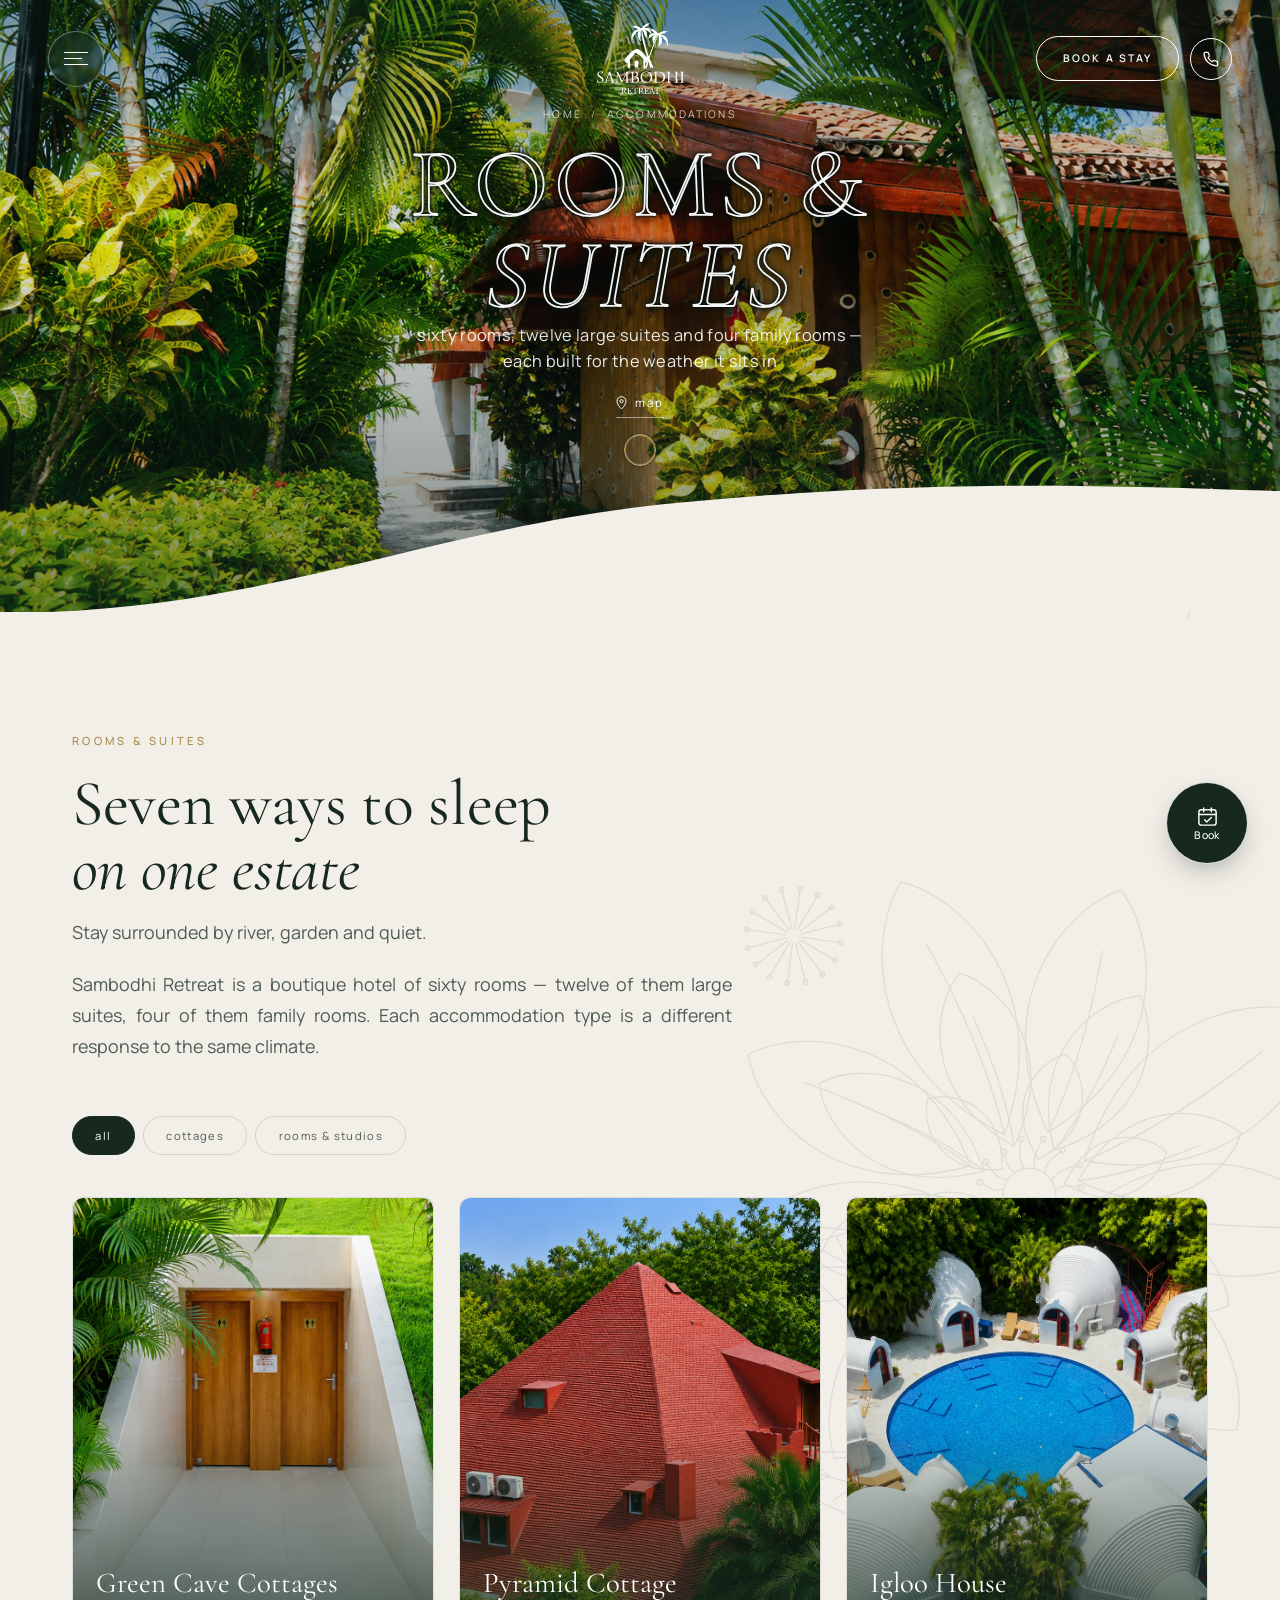
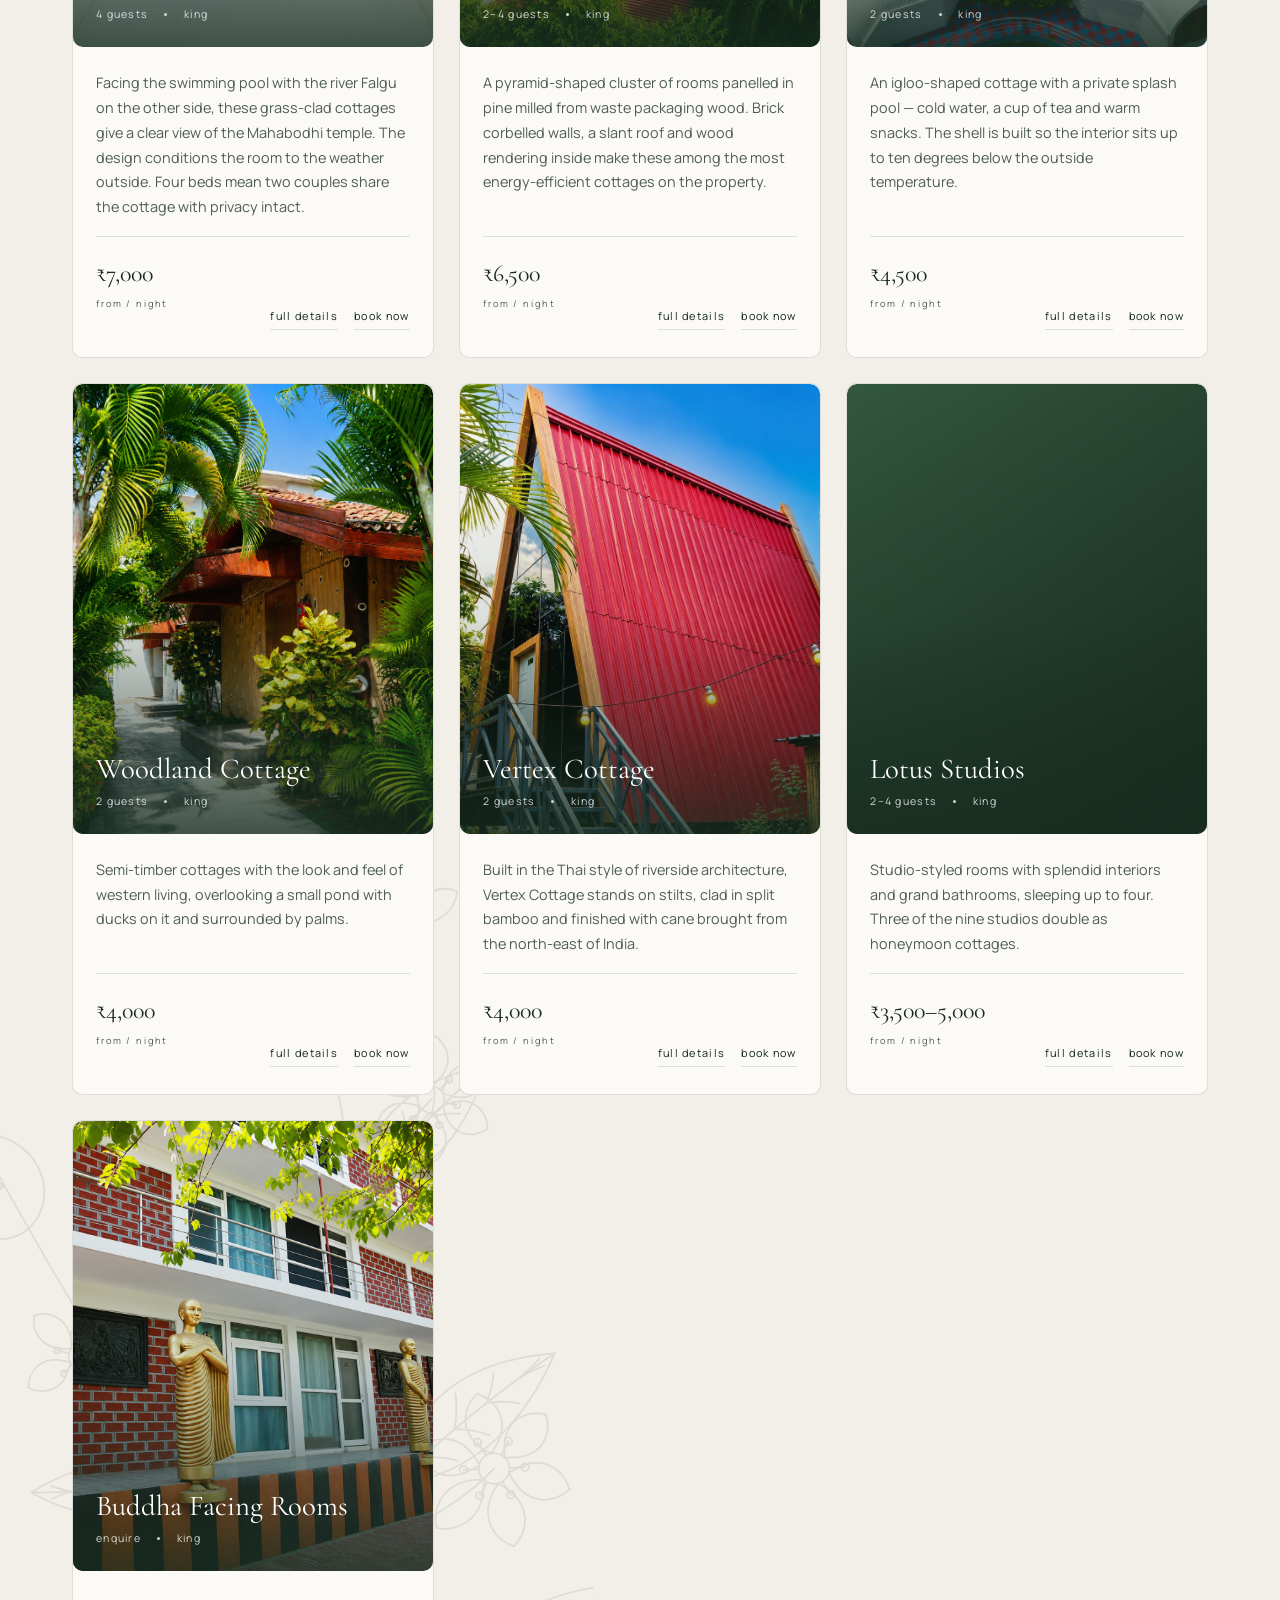
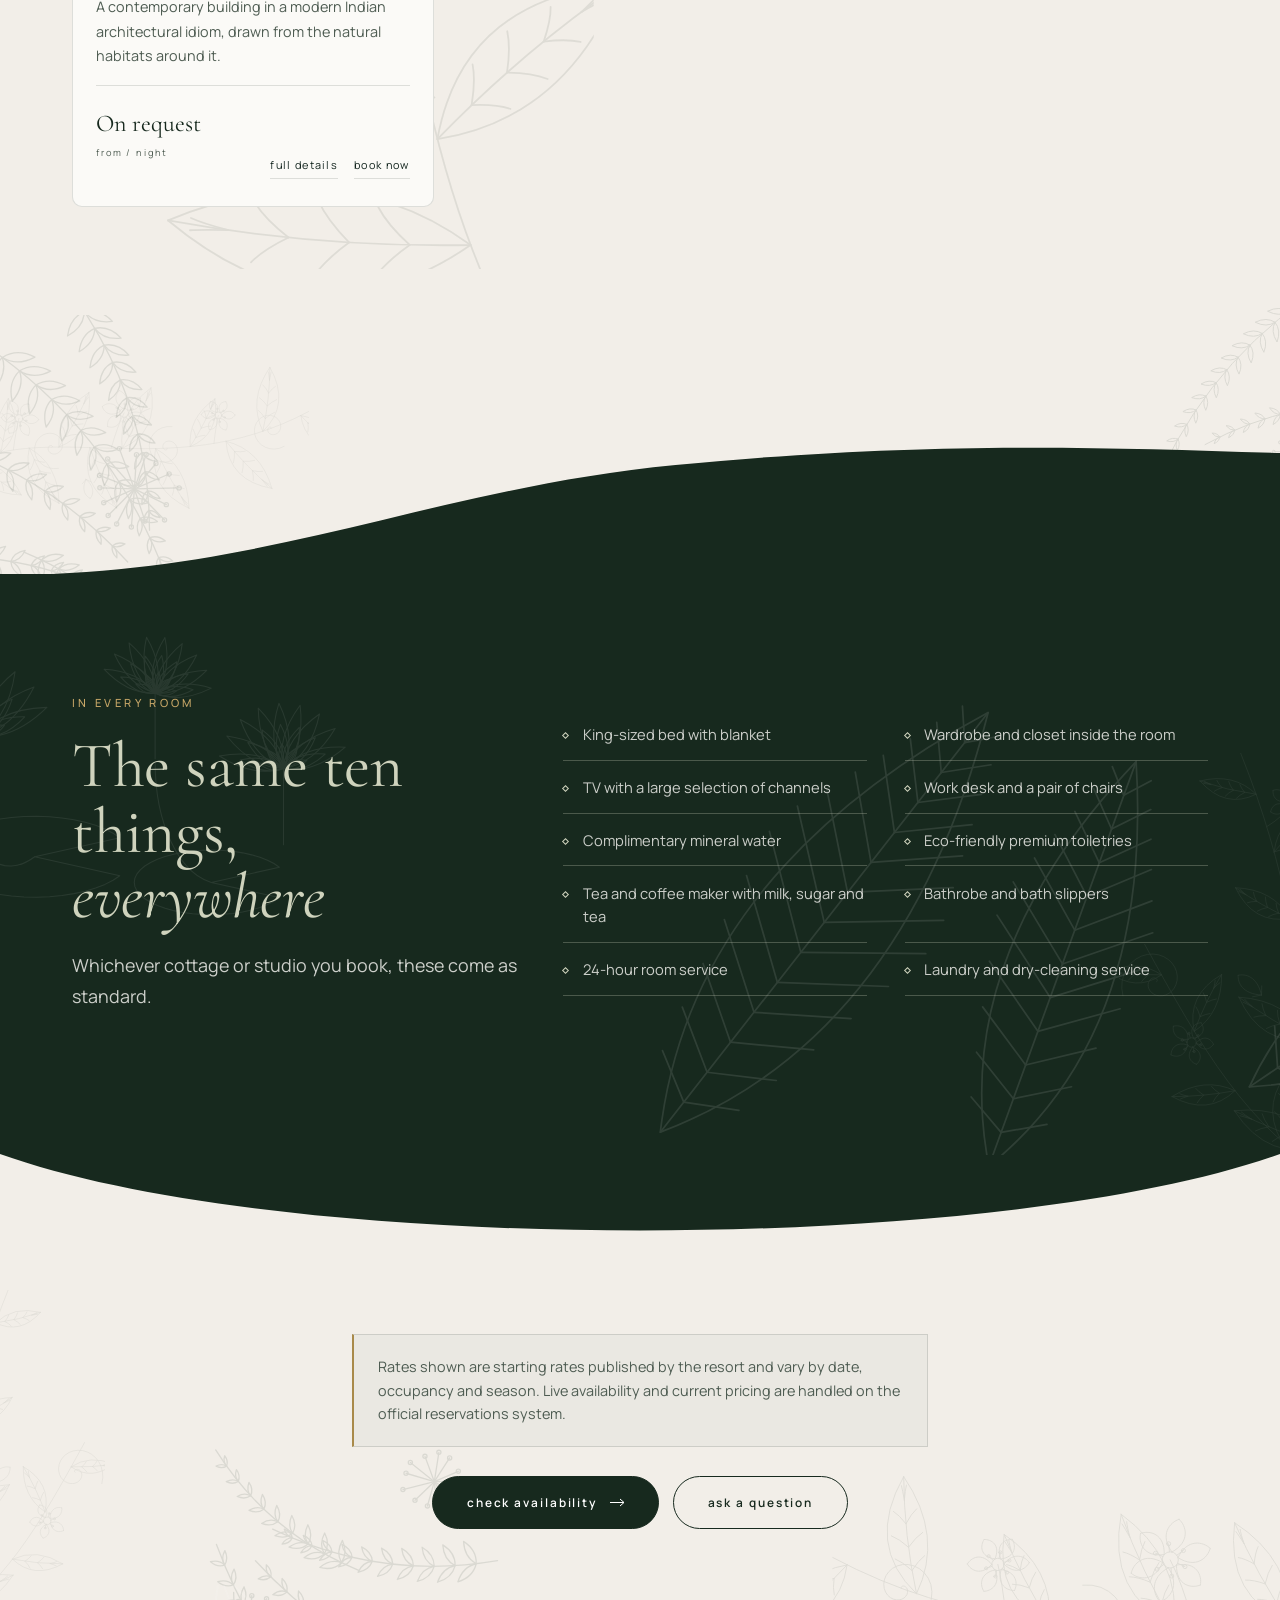
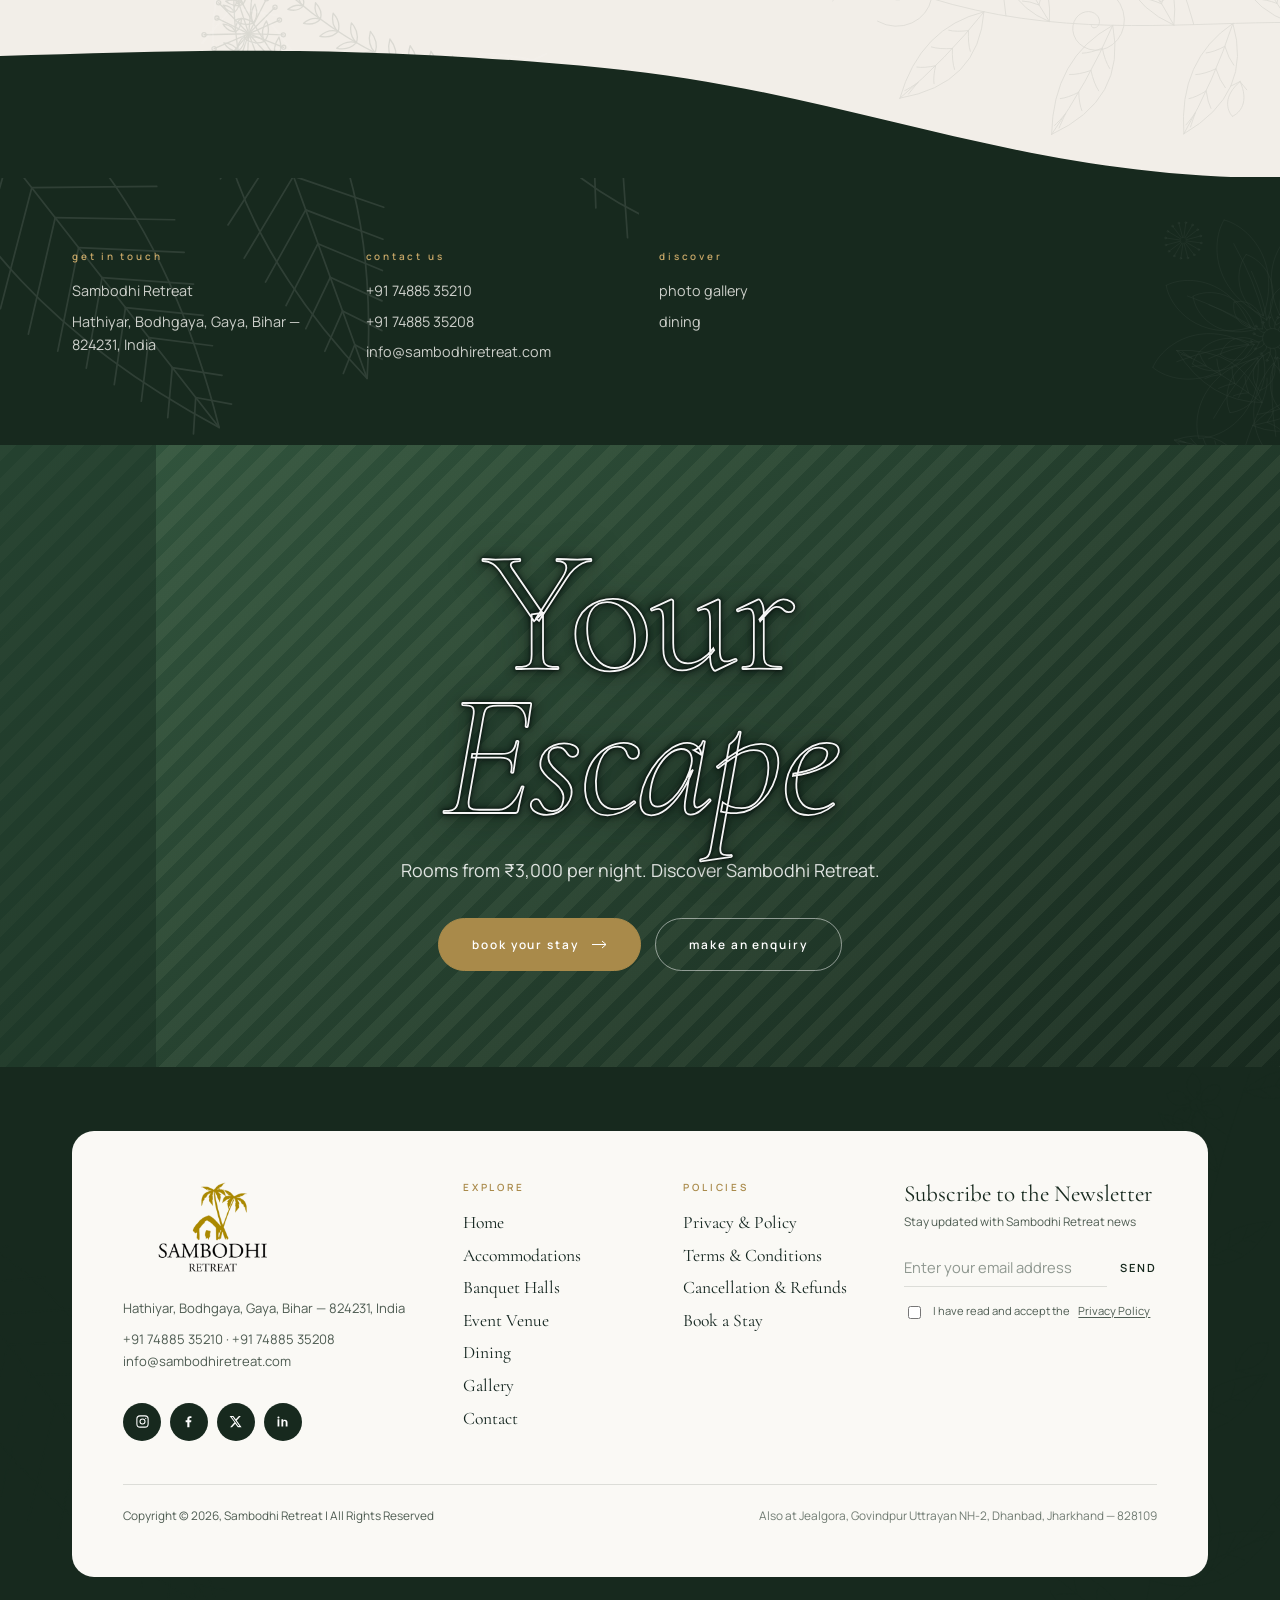
==== commit 08a5b167: "update" ====
--- a/accommodations.html
+++ b/accommodations.html
@@ -313,7 +313,7 @@
       <h4>discover</h4>
       <ul>
         <li><a href="gallery.html">photo gallery</a></li>
-        <li><a href="blog.html">stories from sambodhi</a></li>
+       <!-- <li><a href="blog.html">stories from sambodhi</a></li> -->
         <li><a href="https://sambodhi-retreat-men-n1bw.glide.page/dl/d0a5f4">dining</a></li>
       </ul>
     </div>
@@ -366,7 +366,7 @@
       <a href="event-venue.html">Event Venue</a>
       <a href="https://sambodhi-retreat-men-n1bw.glide.page/dl/d0a5f4">Dining</a>
       <a href="gallery.html">Gallery</a>
-      <a href="blog.html">Blog</a>
+      <!-- <a href="blog.html">Blog</a> -->
       <a href="contact.html">Contact</a>
         </nav>
 
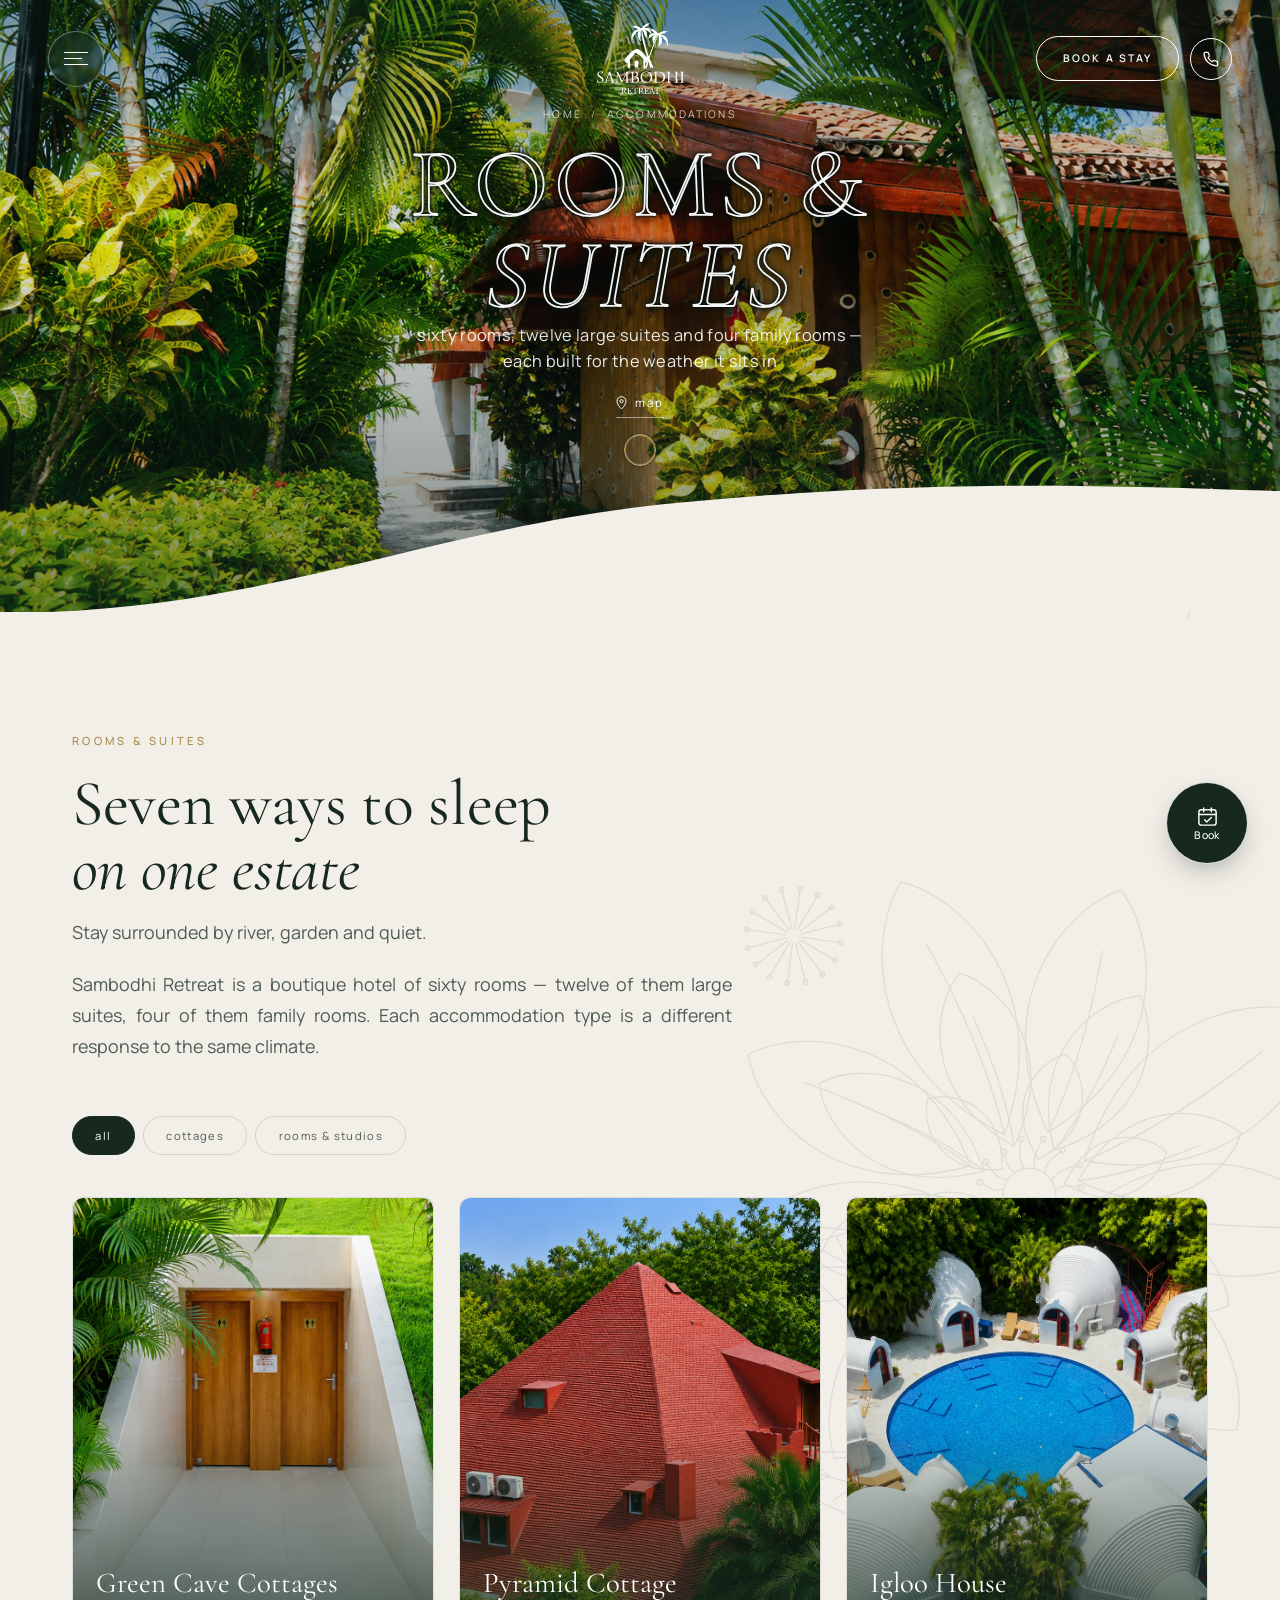
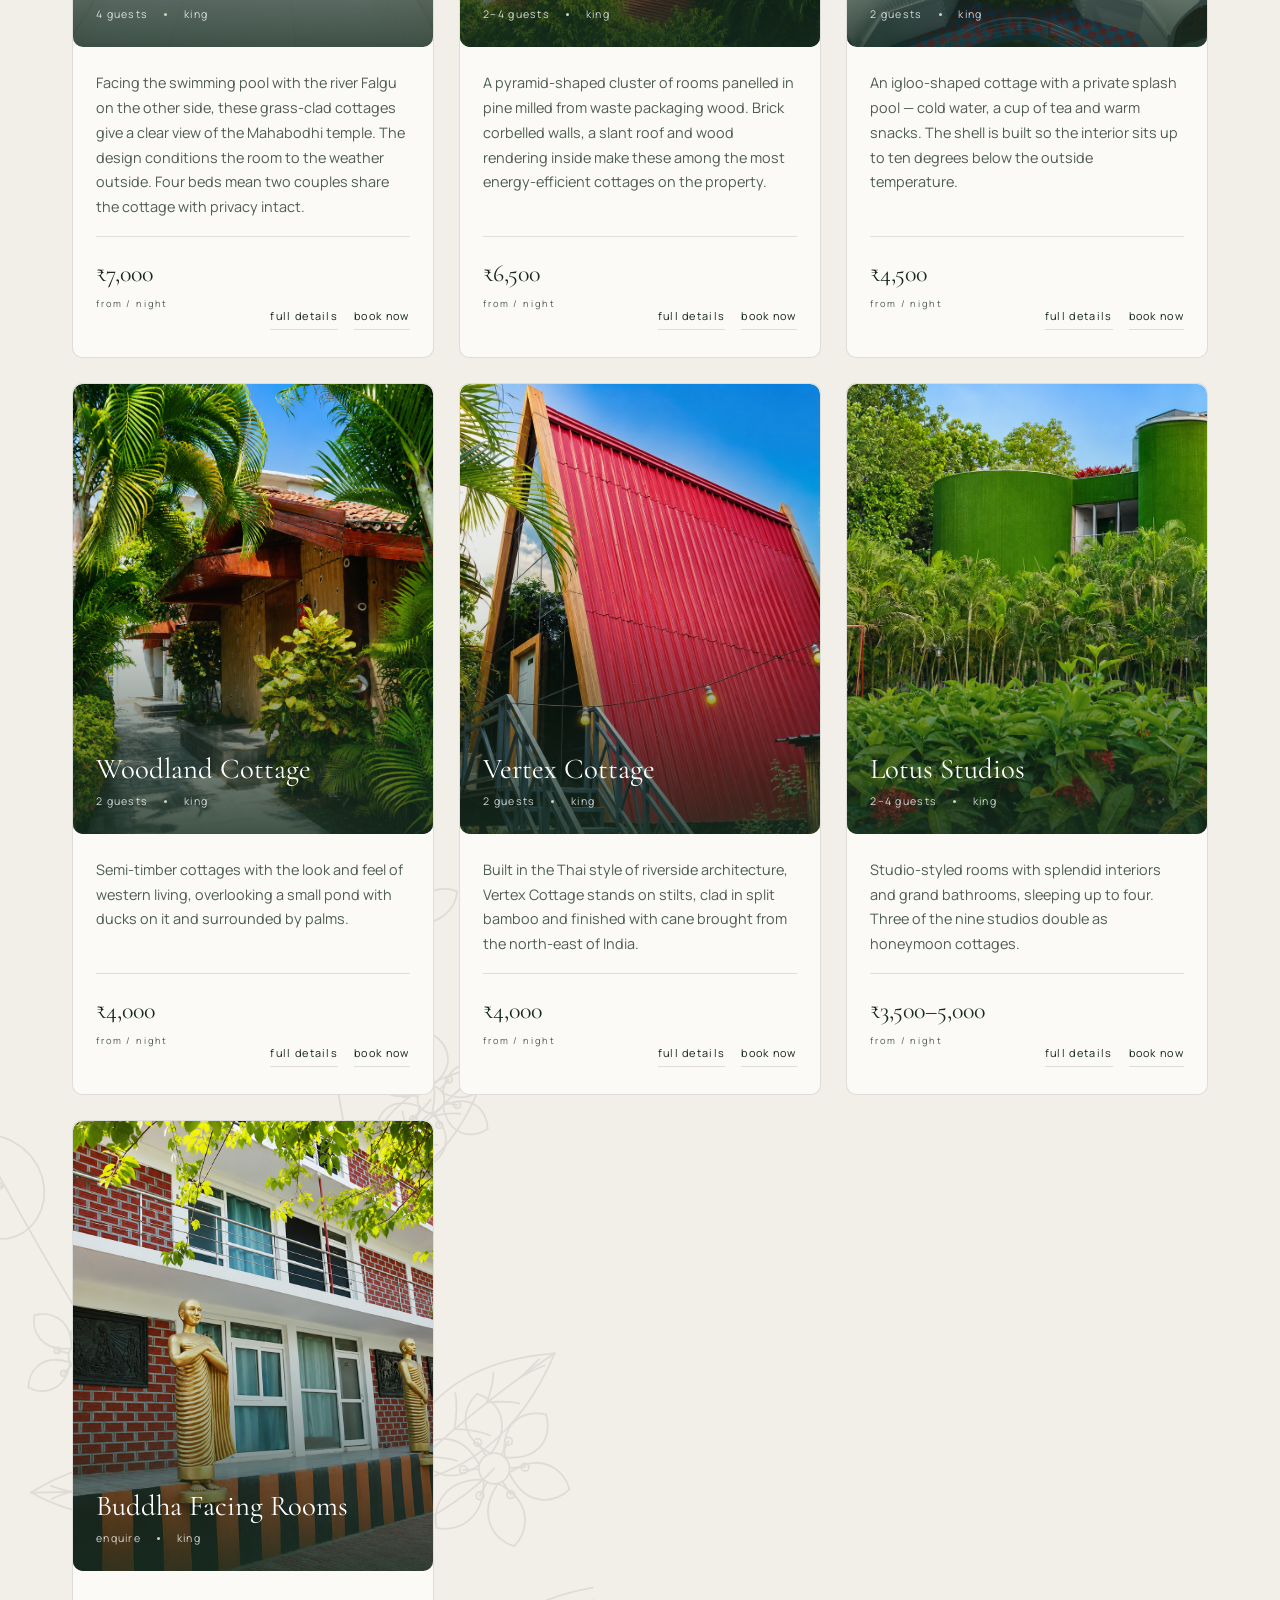
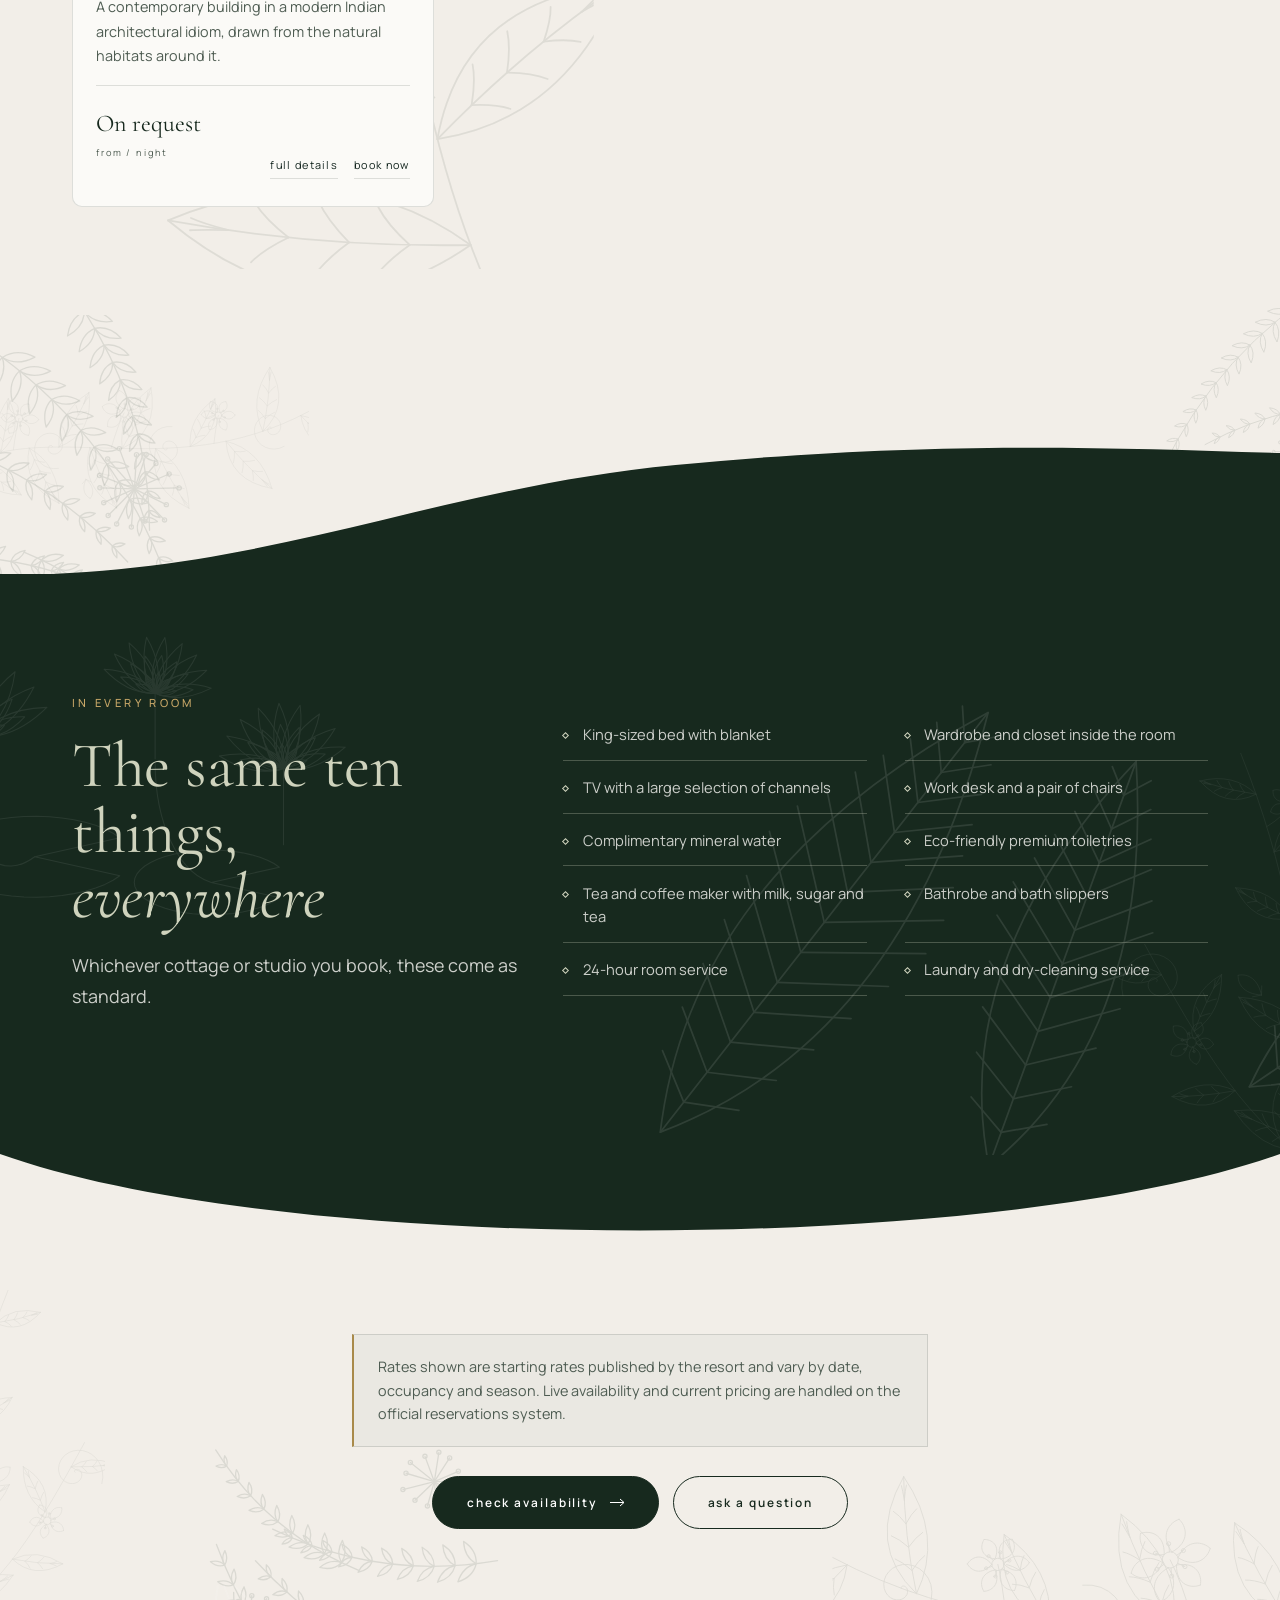
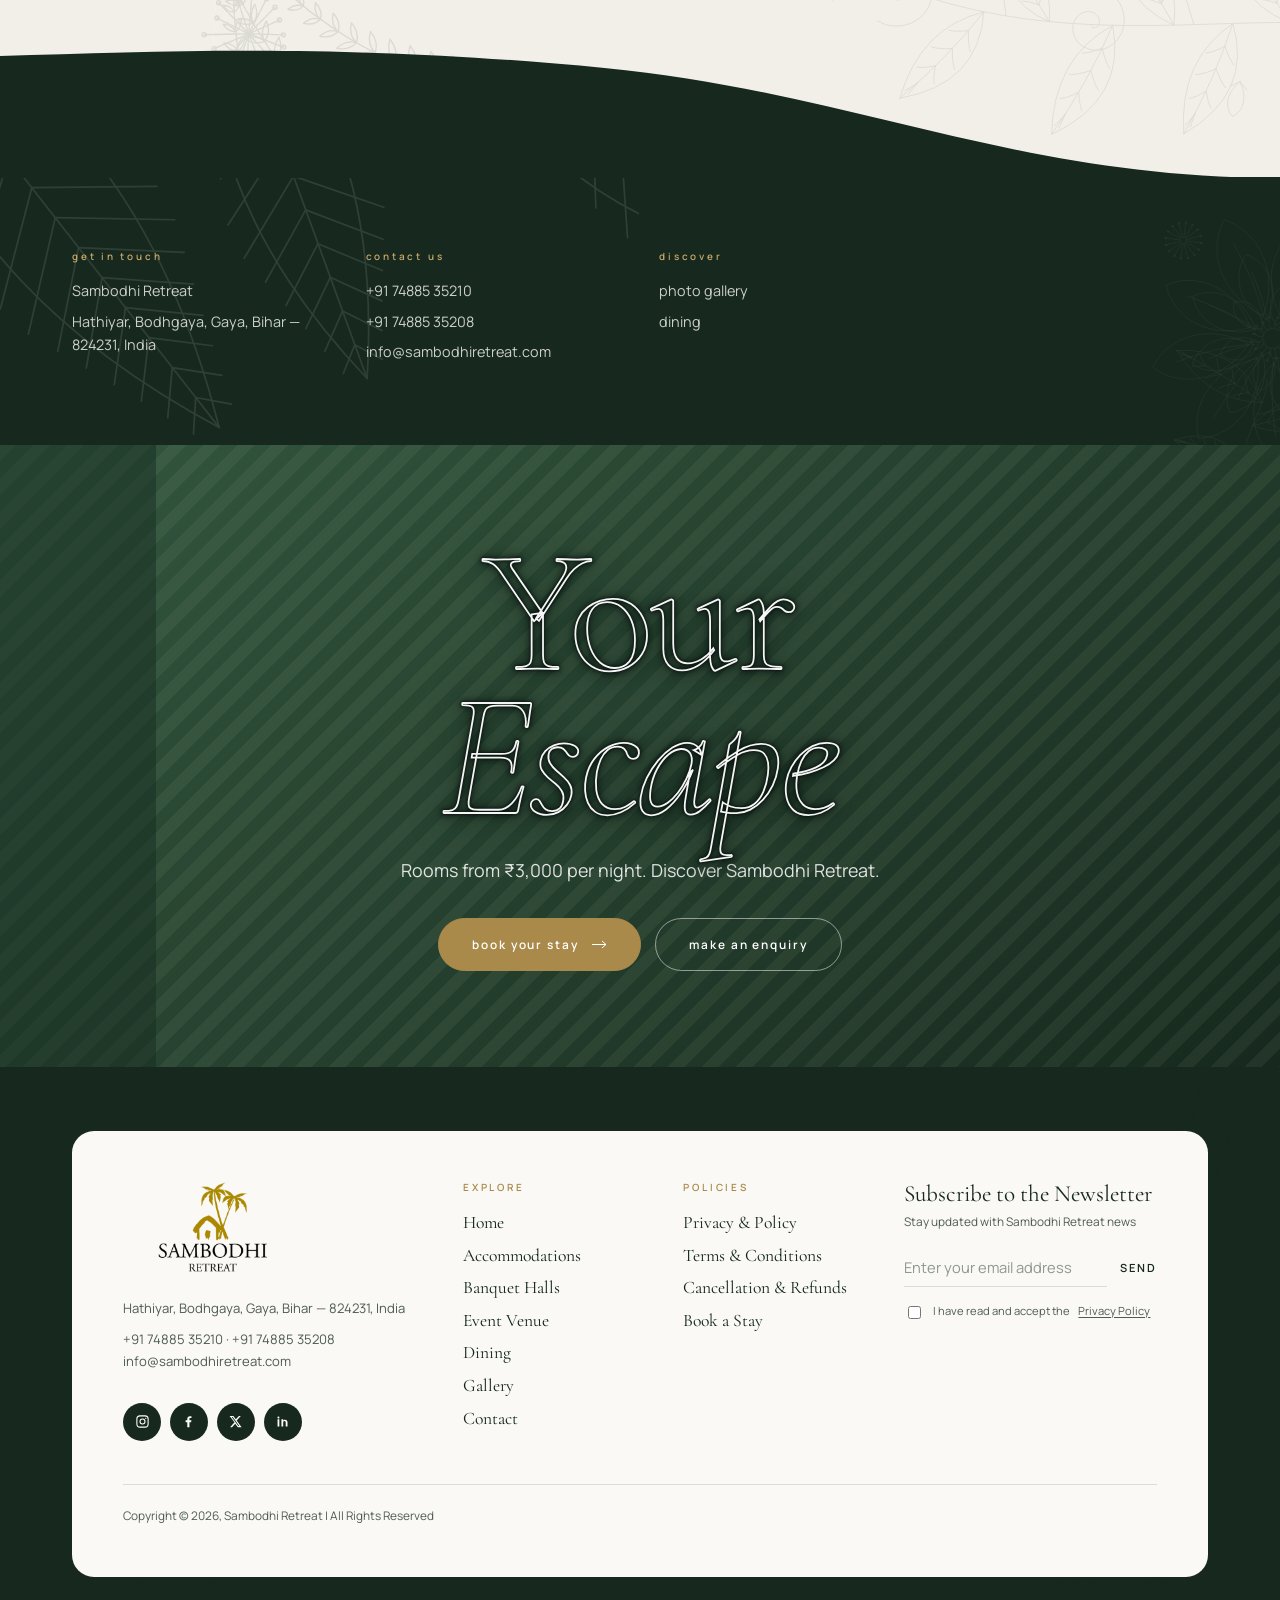
==== commit f231279b: "update" ====
--- a/accommodations.html
+++ b/accommodations.html
@@ -372,8 +372,8 @@
 
         <nav class="ftr__col" aria-label="Policies">
           <h4 class="ftr__ch">Policies</h4>
-          <a href="https://www.sambodhiretreat.org/privacypolicy.aspx" target="_blank" rel="noopener">Privacy &amp; Policy</a>
-          <a href="https://www.sambodhiretreat.org/termsandconditions.aspx" target="_blank" rel="noopener">Terms &amp; Conditions</a>
+          <a href="" target="_blank" rel="noopener">Privacy &amp; Policy</a>
+          <a href="" target="_blank" rel="noopener">Terms &amp; Conditions</a>
           <a href="contact.html">Cancellation &amp; Refunds</a>
           <a href="https://live.ipms247.com/booking/book-rooms-sambodhiretreat" target="_blank" rel="noopener">Book a Stay</a>
         </nav>
@@ -386,7 +386,7 @@
               <input type="email" name="email" id="news-email" aria-label="Email address" placeholder="Enter your email address" required>
               <button type="submit">send</button>
             </form>
-            <label class="news__consent"><input type="checkbox" id="news-consent" required> I have read and accept the <a href="https://www.sambodhiretreat.org/privacypolicy.aspx" target="_blank" rel="noopener">Privacy Policy</a></label>
+            <label class="news__consent"><input type="checkbox" id="news-consent" required> I have read and accept the <a href="" target="_blank" rel="noopener">Privacy Policy</a></label>
             <p class="news__note" role="status" aria-live="polite"></p>
           </div>
         </div>
@@ -394,7 +394,7 @@
 
       <div class="ftr__bottom">
         <p>Copyright &copy; <span data-year>2026</span>, Sambodhi Retreat | All Rights Reserved</p>
-        <p class="ftr__alt">Also at Jealgora, Govindpur Uttrayan NH-2, Dhanbad, Jharkhand &mdash; 828109</p>
+        <!-- <p class="ftr__alt">Also at Jealgora, Govindpur Uttrayan NH-2, Dhanbad, Jharkhand &mdash; 828109</p> -->
       </div>
     </div>
   </div>
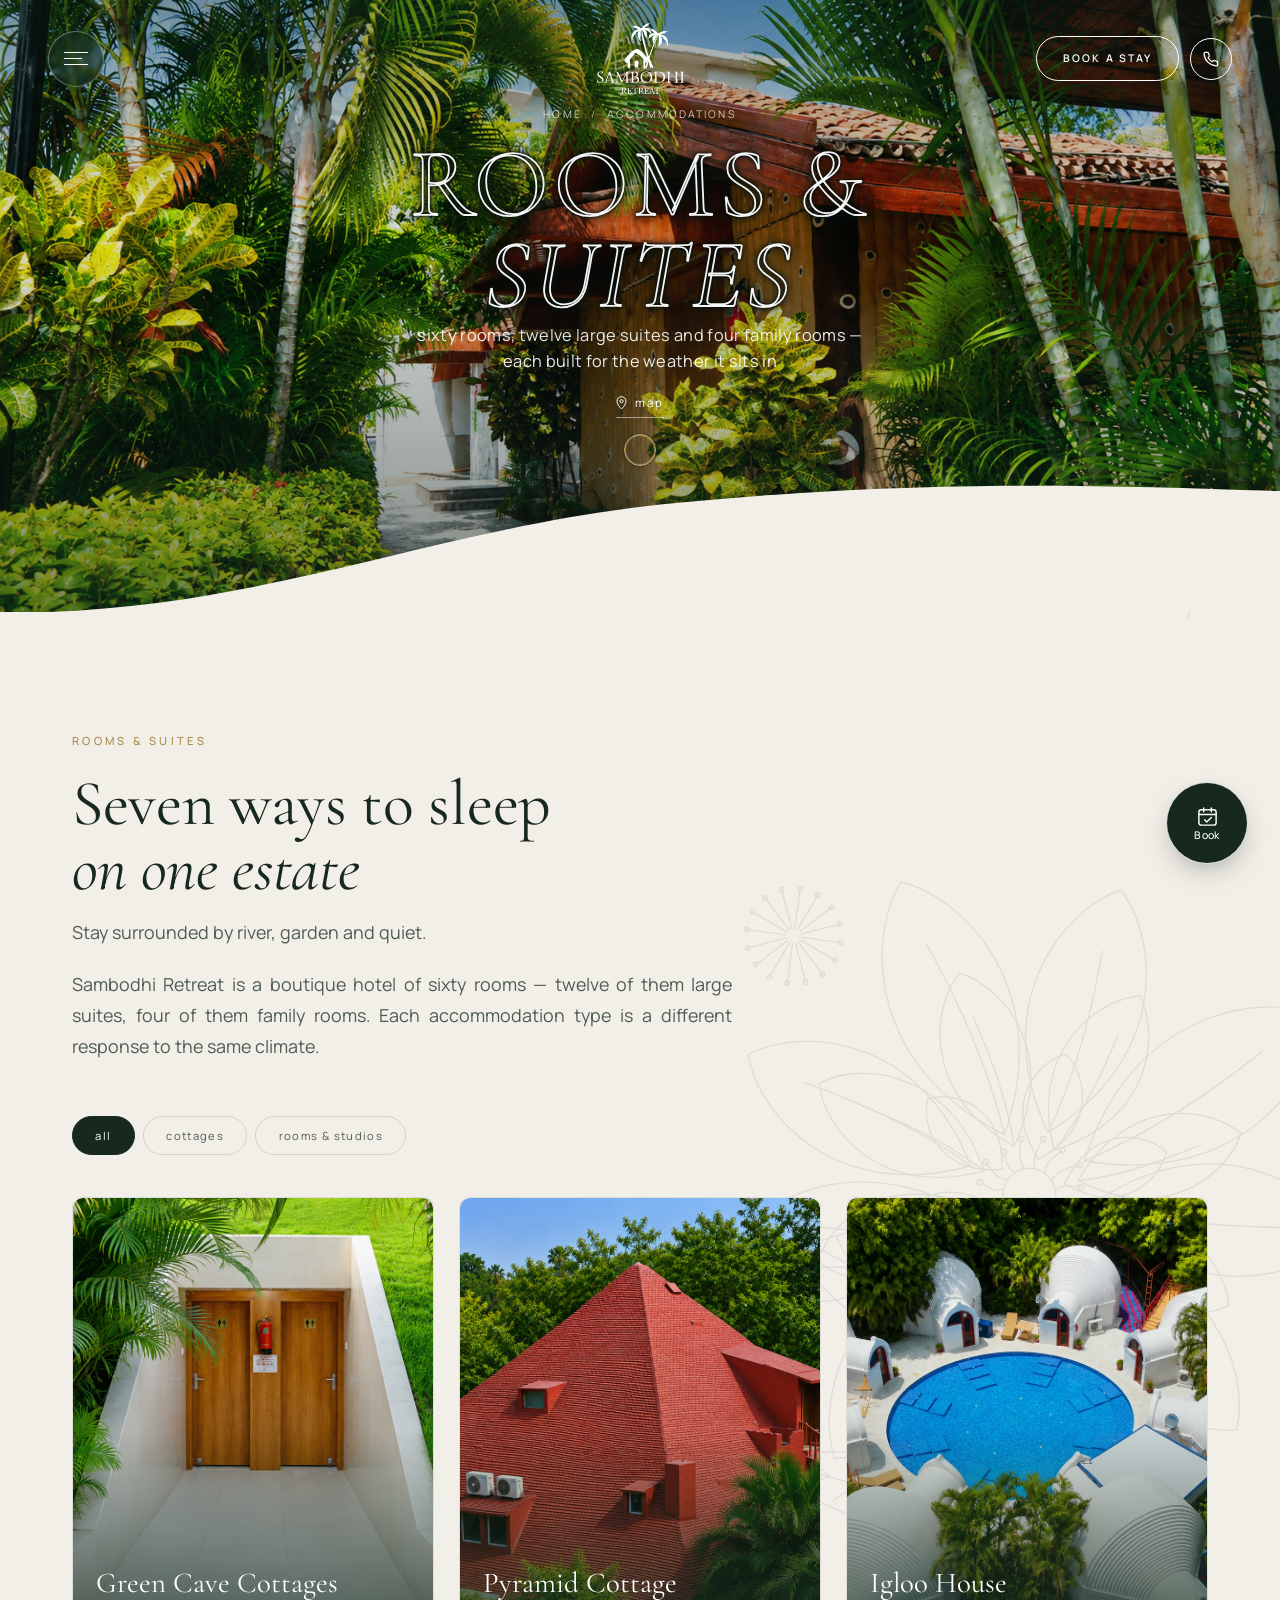
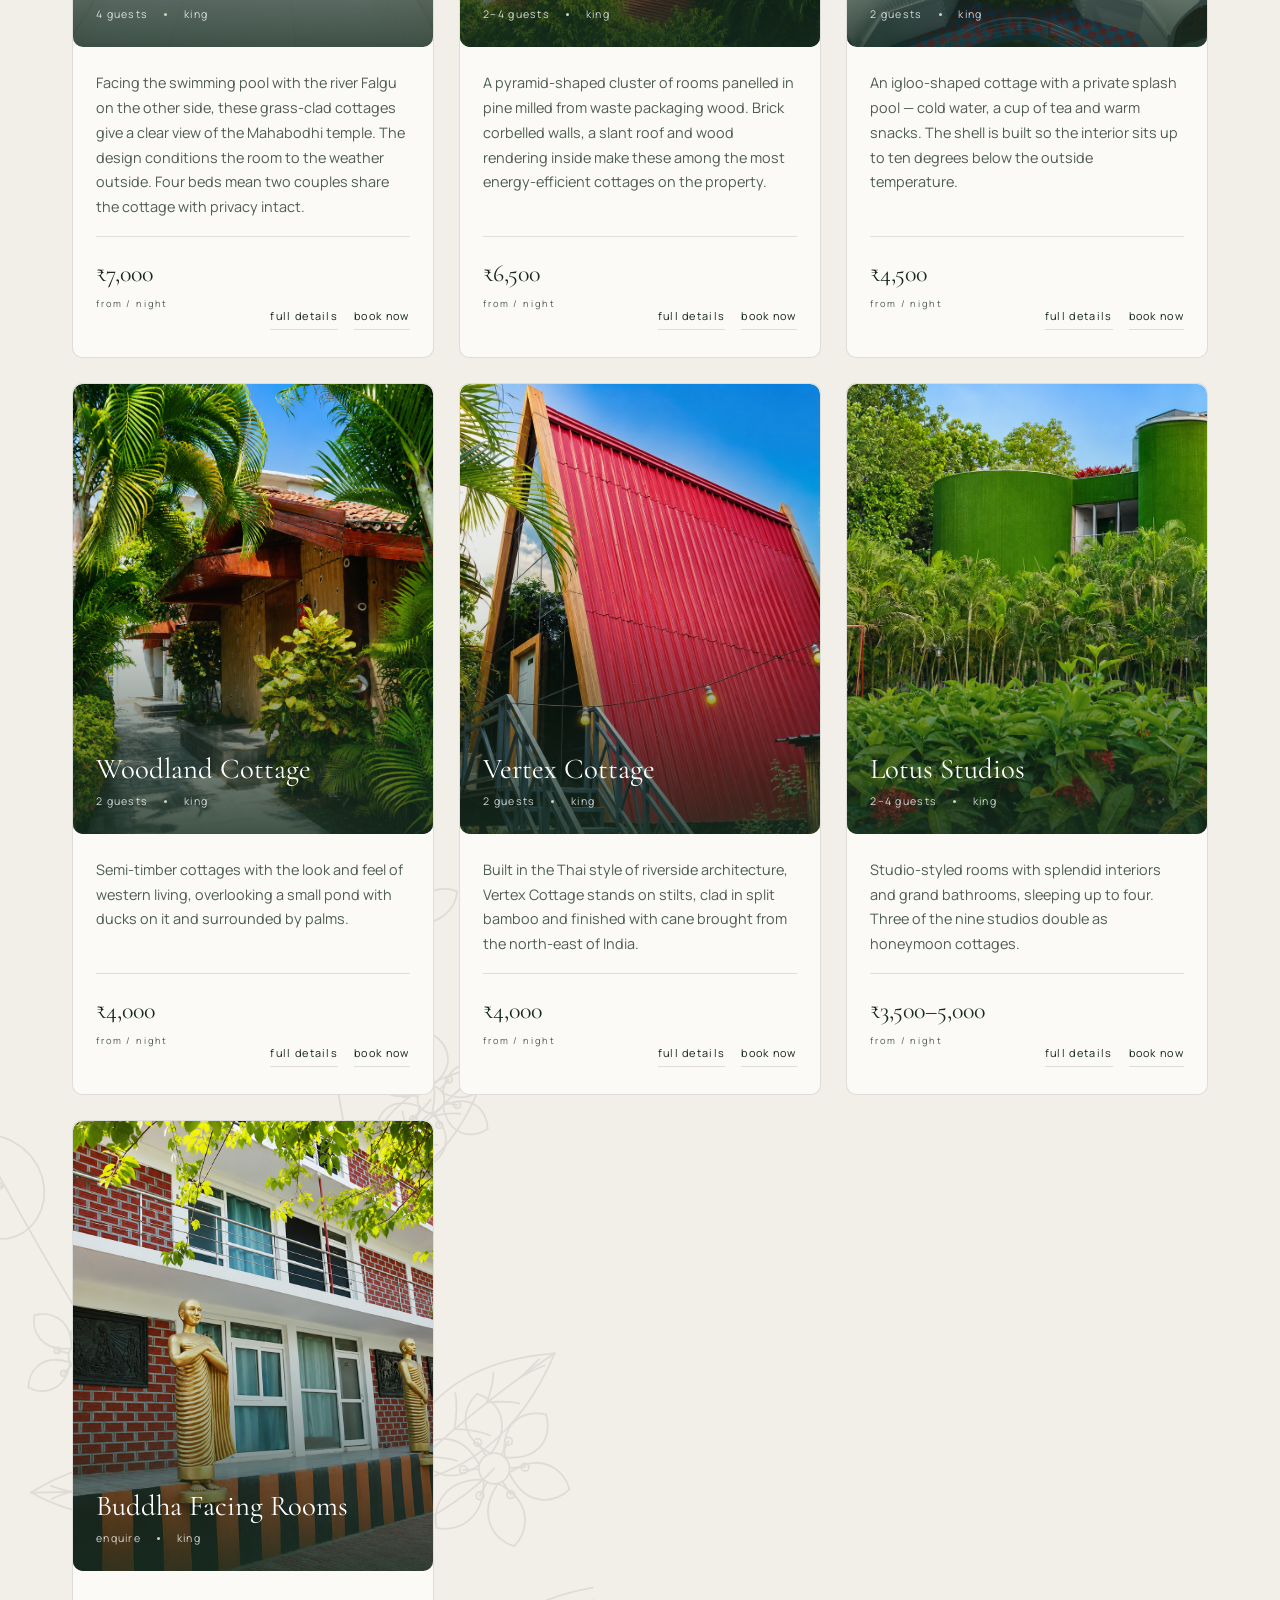
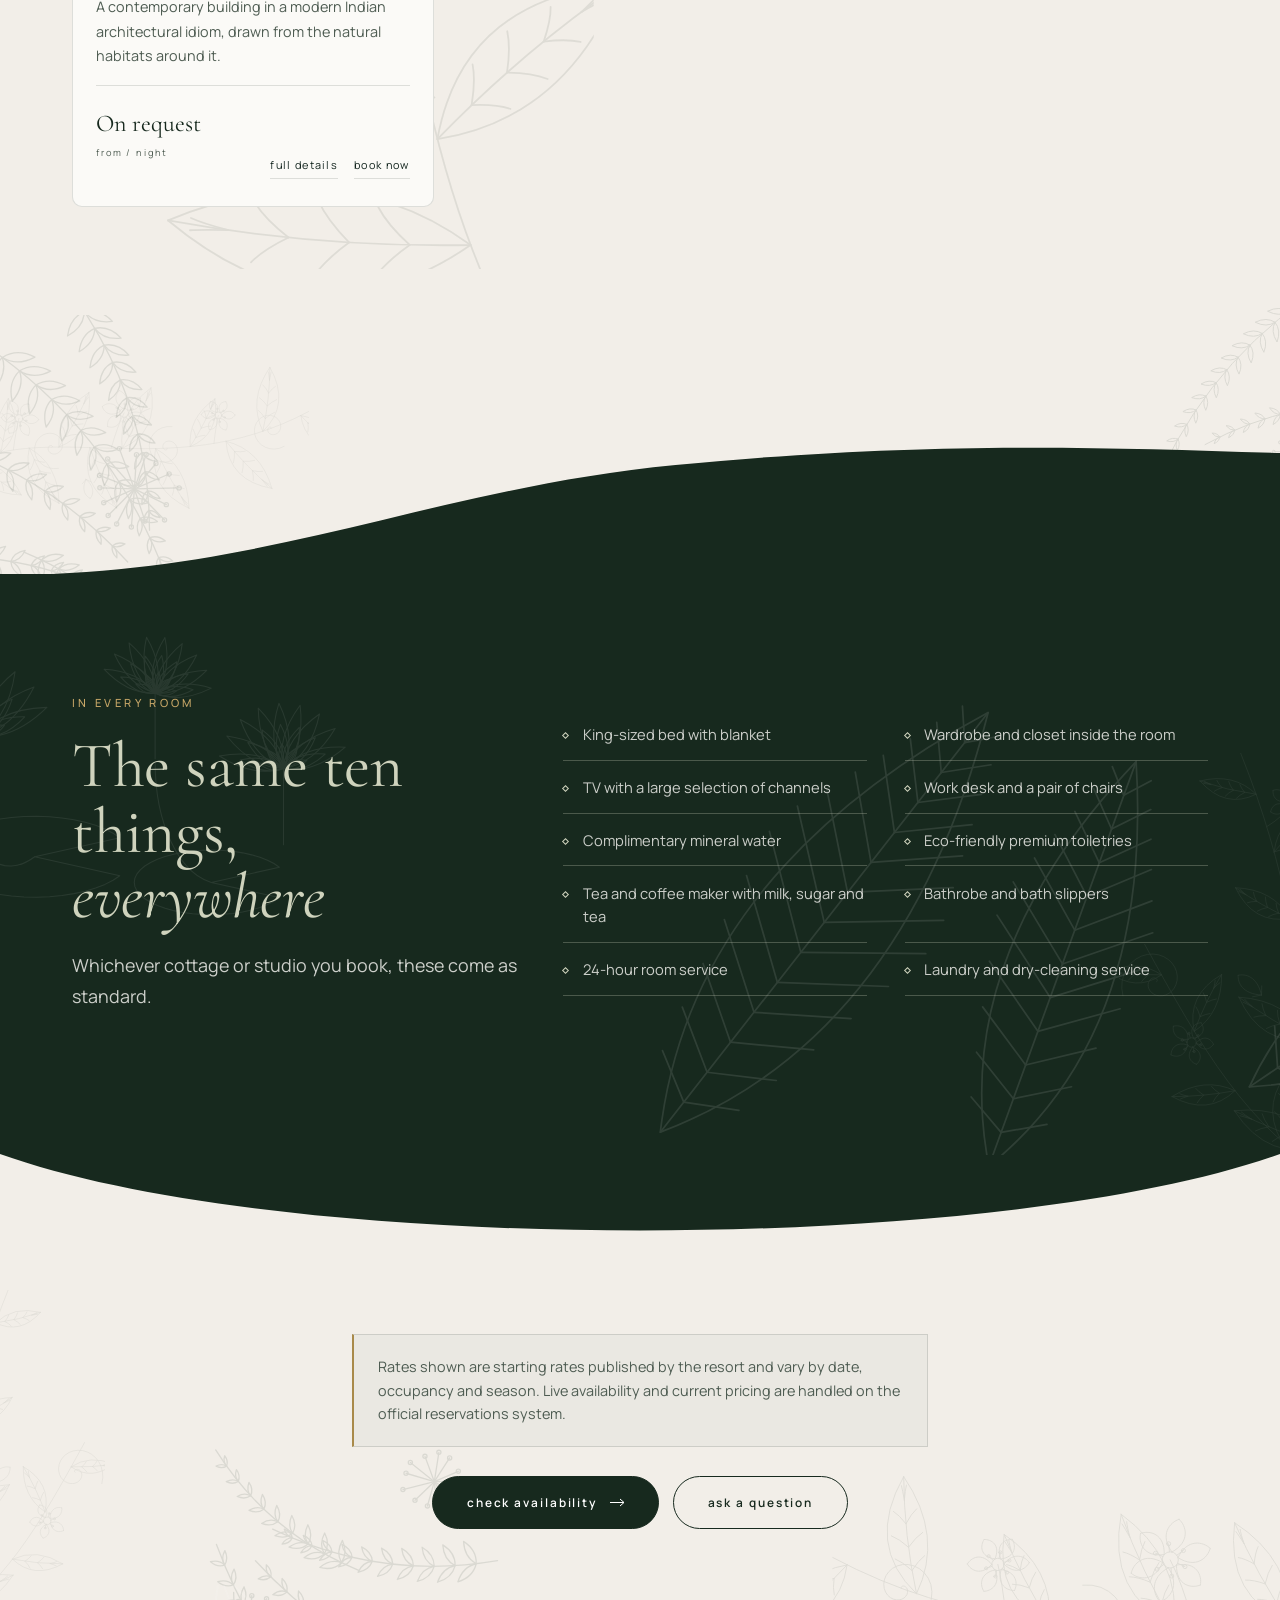
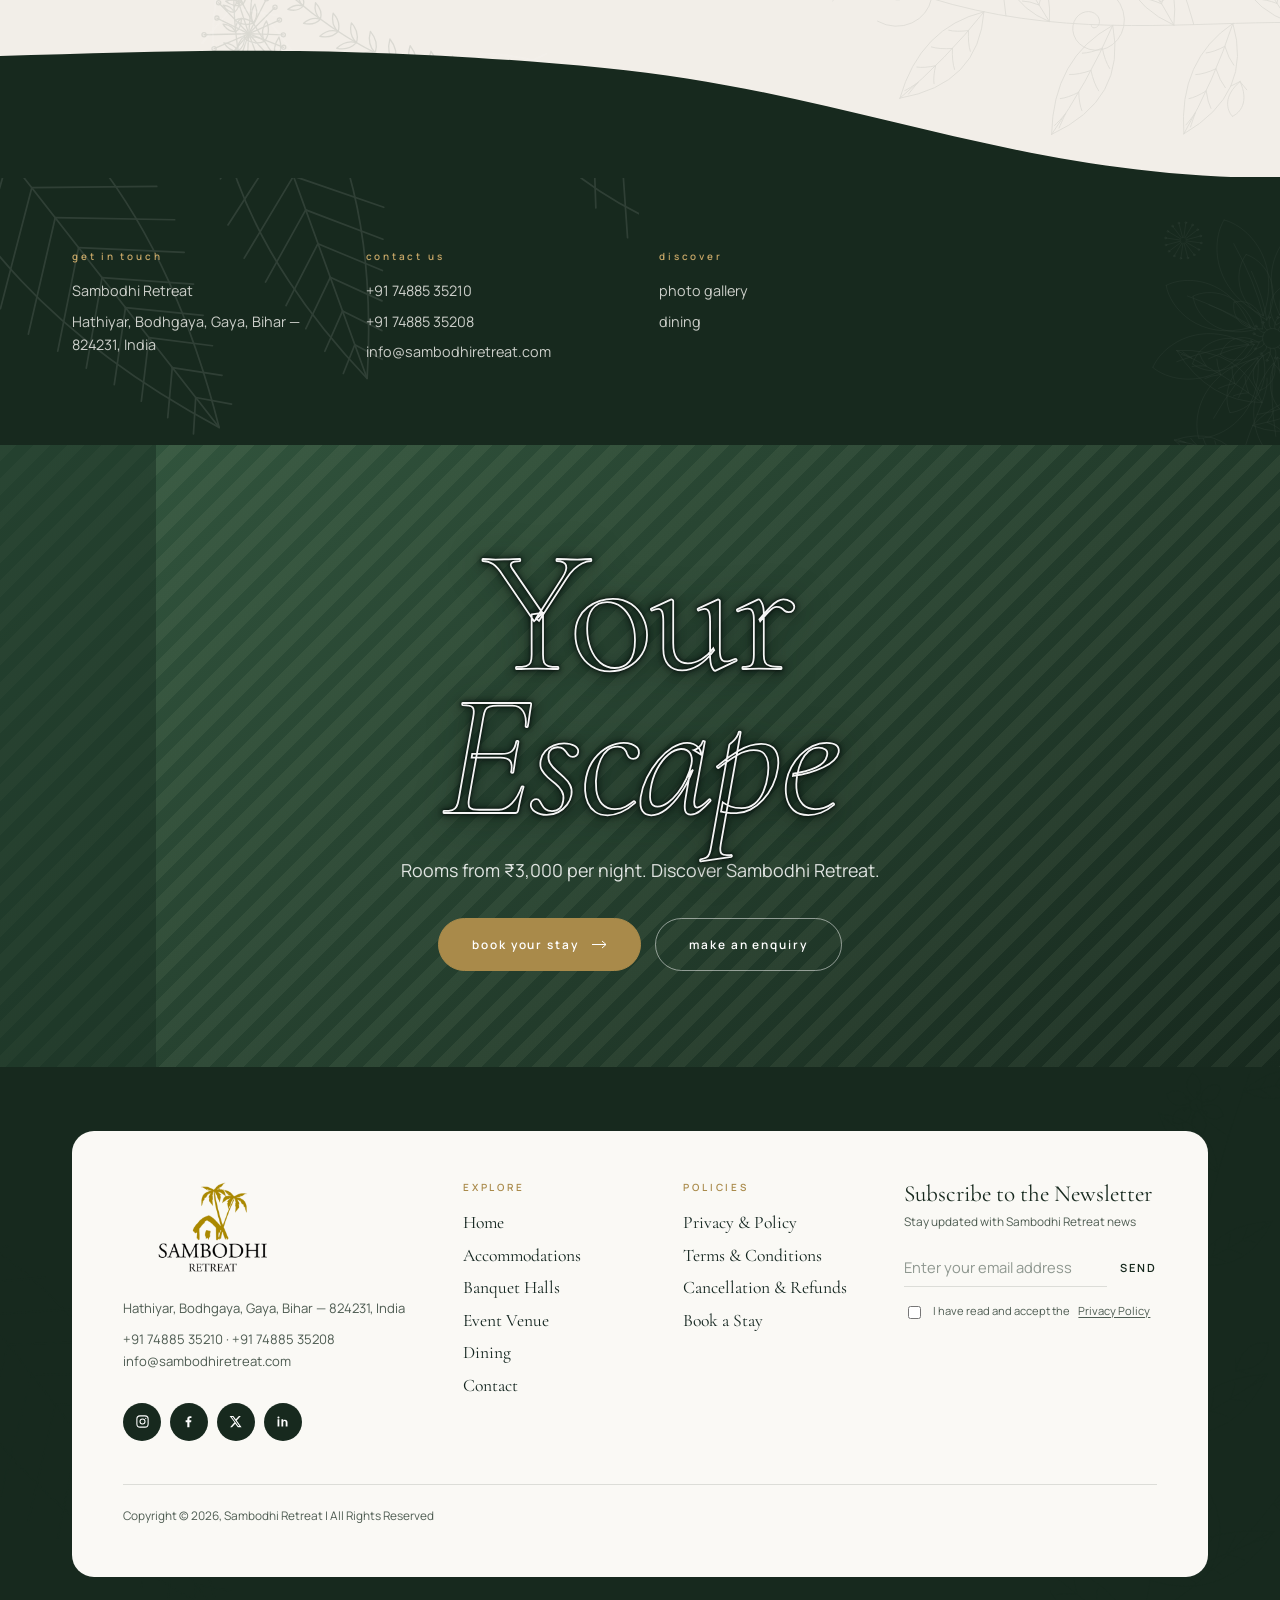
==== commit 7e079f4e: "update" ====
--- a/accommodations.html
+++ b/accommodations.html
@@ -52,8 +52,8 @@
       <a href="banquet-halls.html">Banquet Halls</a>
       <a href="event-venue.html">Event Venue</a>
       <a href="https://sambodhi-retreat-men-n1bw.glide.page/dl/d0a5f4">Dining</a>
-      <a href="gallery.html">Gallery</a>
-      <a href="blog.html">Blog</a>
+     <!-- <a href="gallery.html">Gallery</a> -->
+      <!-- <a href="blog.html">Blog</a> -->
       <a href="contact.html">Contact</a>
   </nav>
 </header>
@@ -85,7 +85,7 @@
   <div class="ovl__right" aria-hidden="true">
       <div class="ovl__shot" data-for="https://www.sambodhiretreat.org/images/Homepage_Resort_INDEX/top-slider-img8.jpg" style="background-image:url('New_img/home.png')"></div>
       <div class="ovl__shot is-active" data-for="https://www.sambodhiretreat.org/images/Homepage_Resort_INDEX/top-slider-img11.jpg" style="background-image:url('New_img/accom_home.png')"></div>
-      <div class="ovl__shot" data-for="https://www.sambodhiretreat.org/images/promotions/1.jpg" style="background-image:url('https://www.sambodhiretreat.org/images/promotions/1.jpg')"></div>
+      <div class="ovl__shot" data-for="https://www.sambodhiretreat.org/images/promotions/1.jpg" style="background-image:url('New_img/banqute-hal.png')"></div>
       <div class="ovl__shot" data-for="https://www.sambodhiretreat.org/images/Gallery/top-post-img3.jpg" style="background-image:url('New_img/event.png')"></div>
       <div class="ovl__shot" data-for="https://www.sambodhiretreat.org/images/dining/restaurant1.jpg" style="background-image:url('New_img/dinning.jpeg')"></div>
       <div class="ovl__shot" data-for="https://www.sambodhiretreat.org/images/Homepage_Resort_INDEX/top-slider-img10.jpg" style="background-image:url('New_img/gallery.png')"></div>
@@ -365,8 +365,8 @@
       <a href="banquet-halls.html">Banquet Halls</a>
       <a href="event-venue.html">Event Venue</a>
       <a href="https://sambodhi-retreat-men-n1bw.glide.page/dl/d0a5f4">Dining</a>
-      <a href="gallery.html">Gallery</a>
-      <!-- <a href="blog.html">Blog</a> -->
+      <!--<a href="gallery.html">Gallery</a>
+      <a href="blog.html">Blog</a> --->
       <a href="contact.html">Contact</a>
         </nav>
 
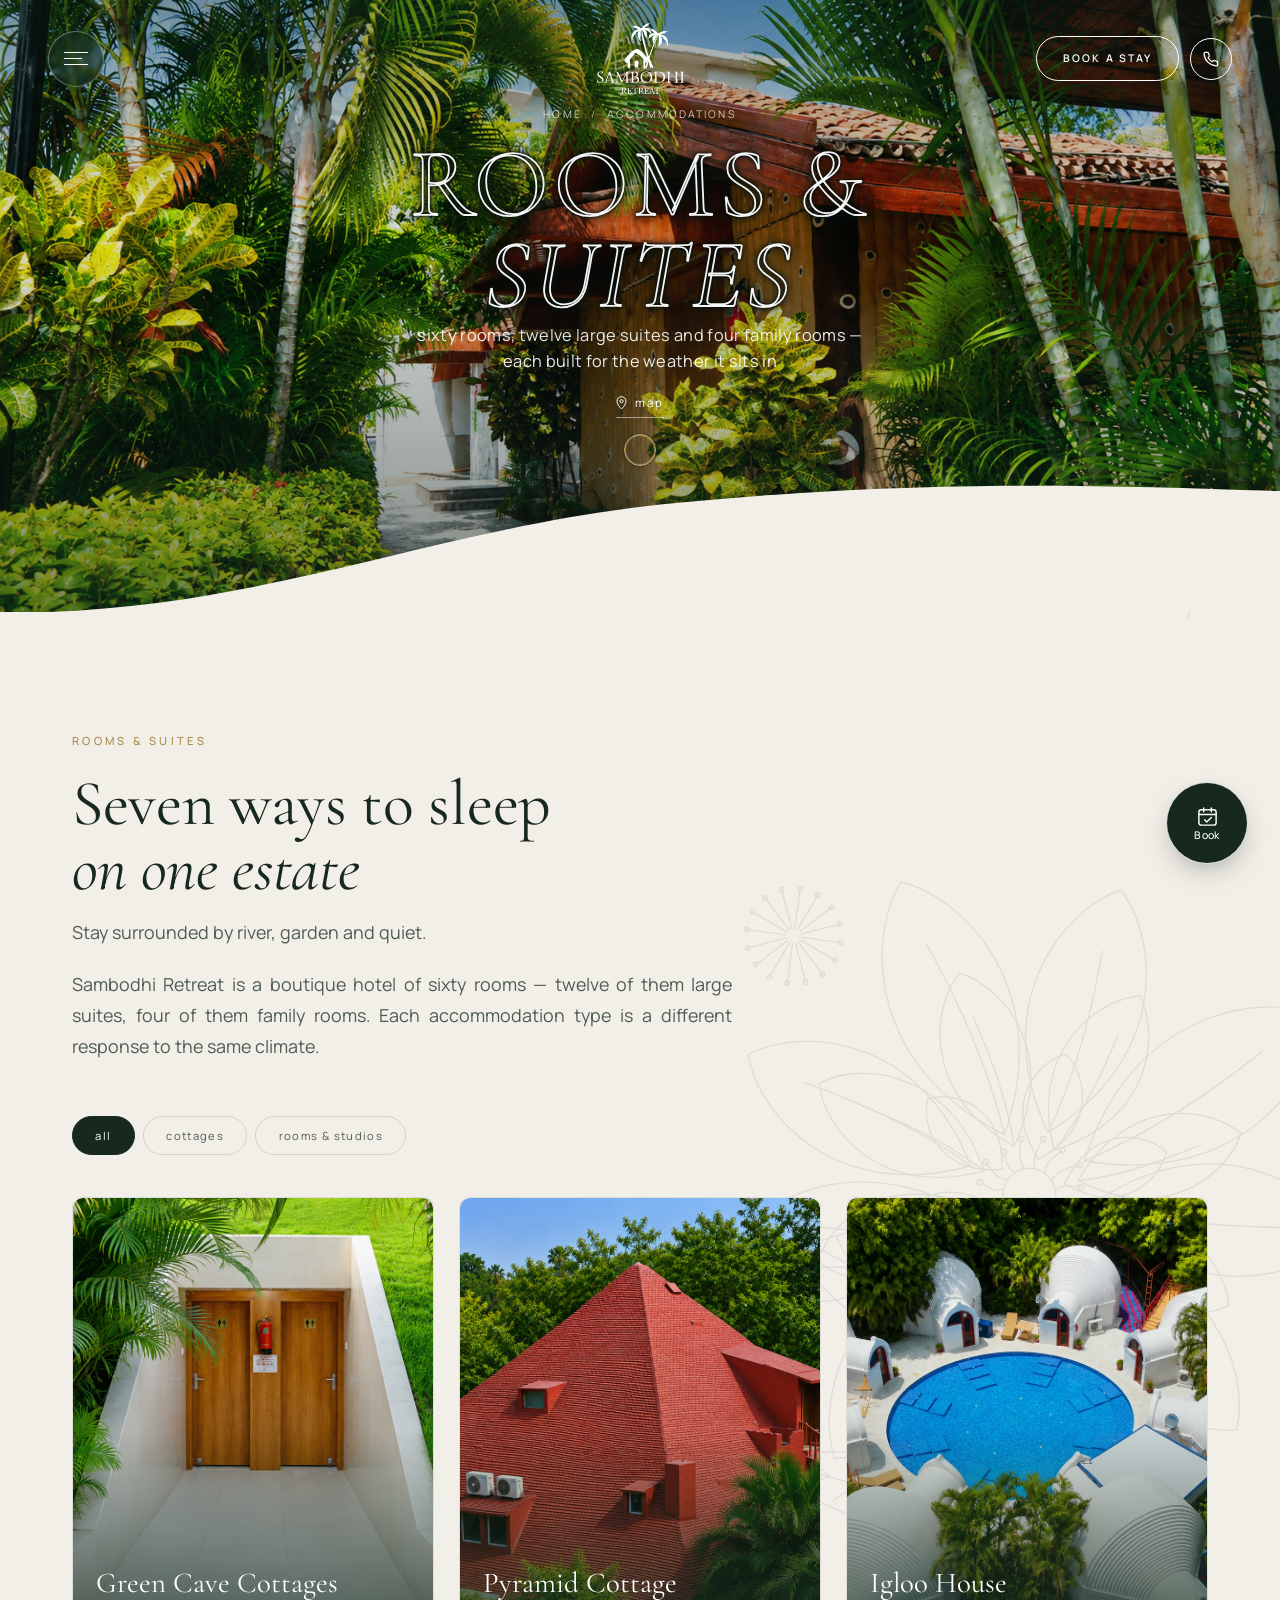
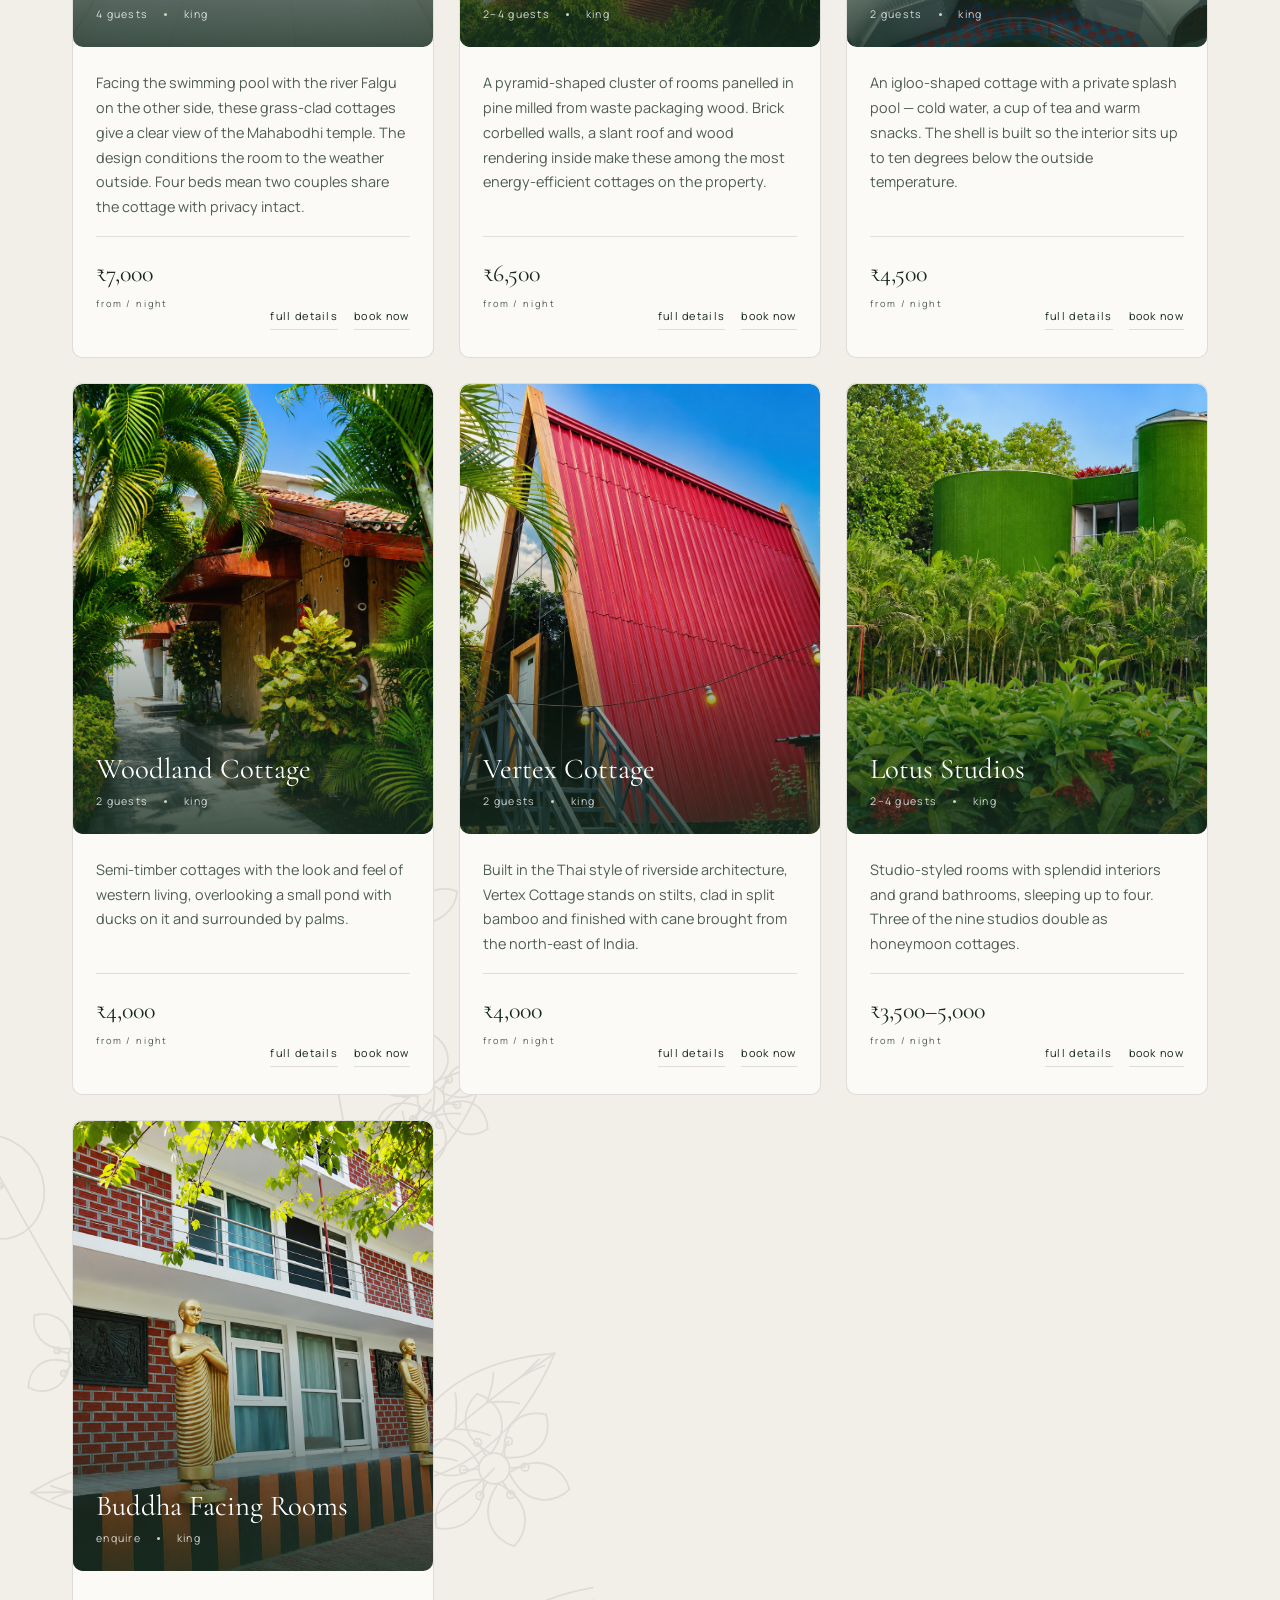
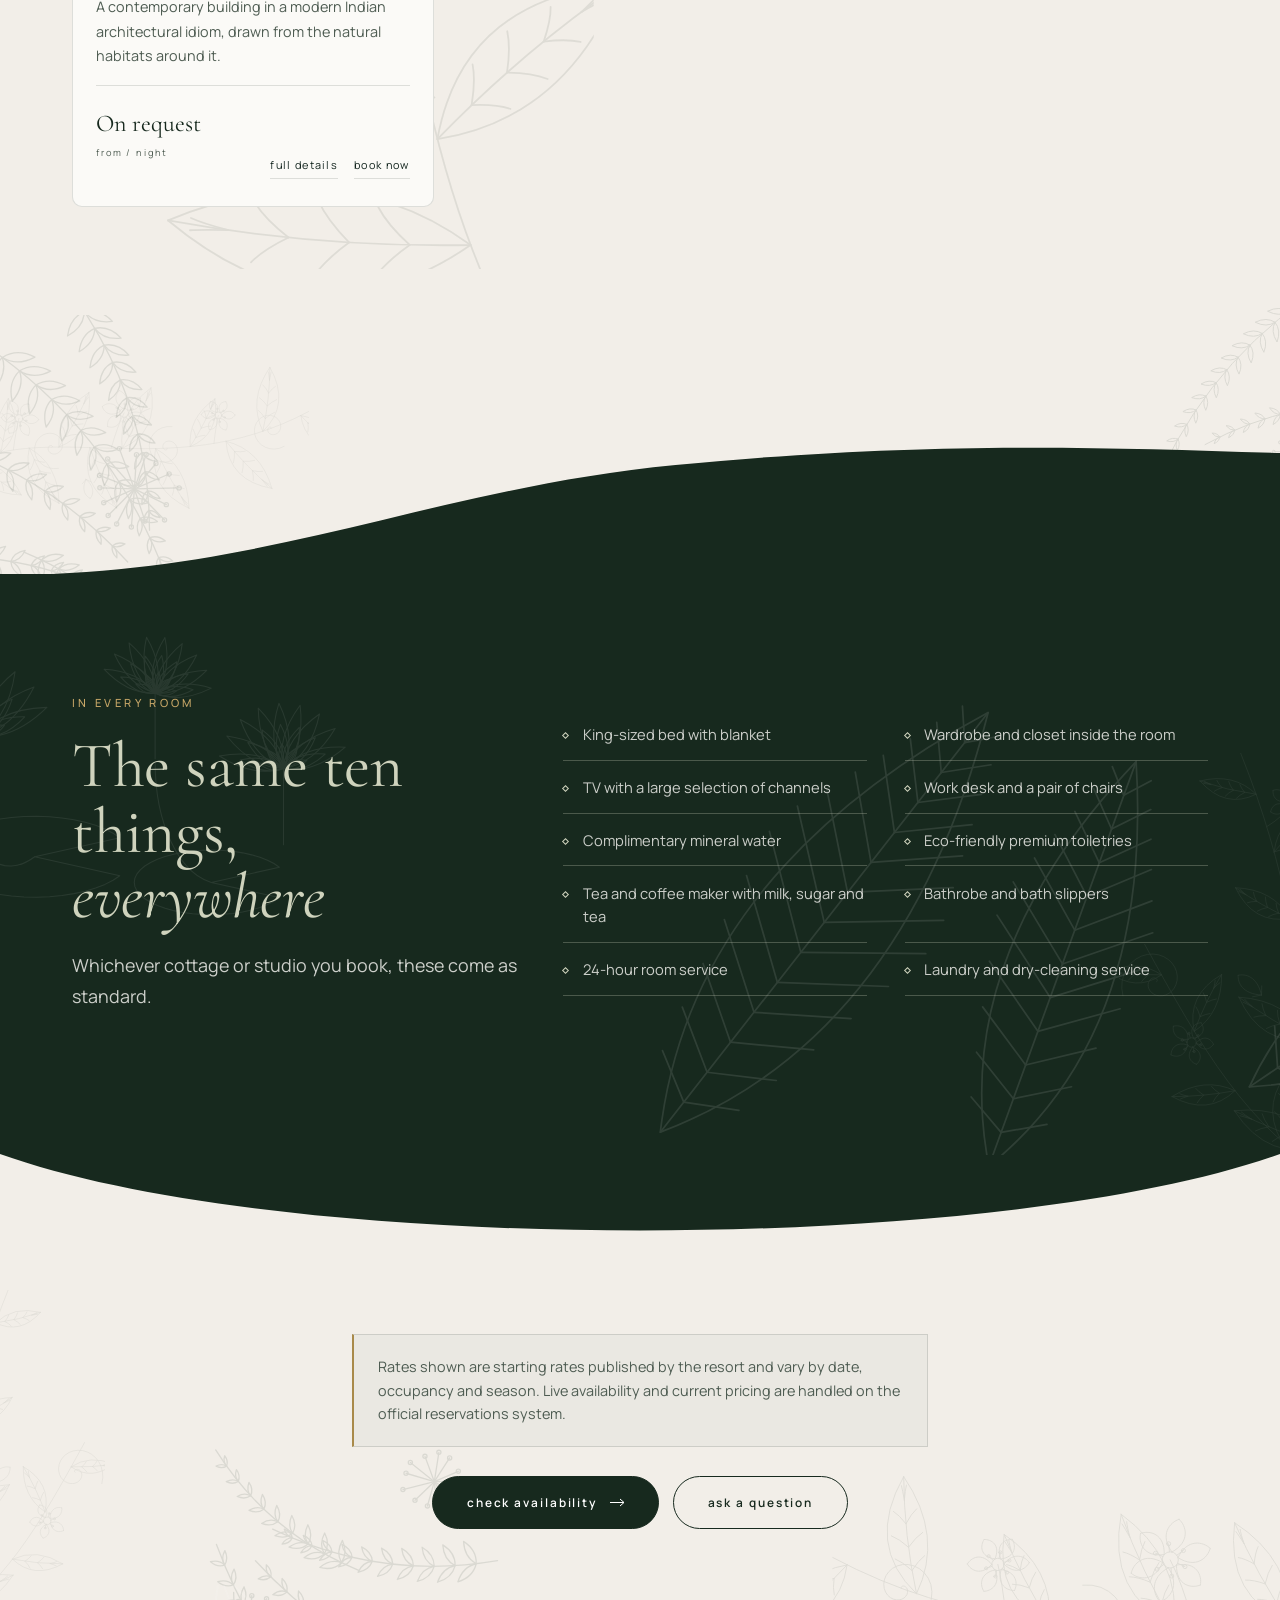
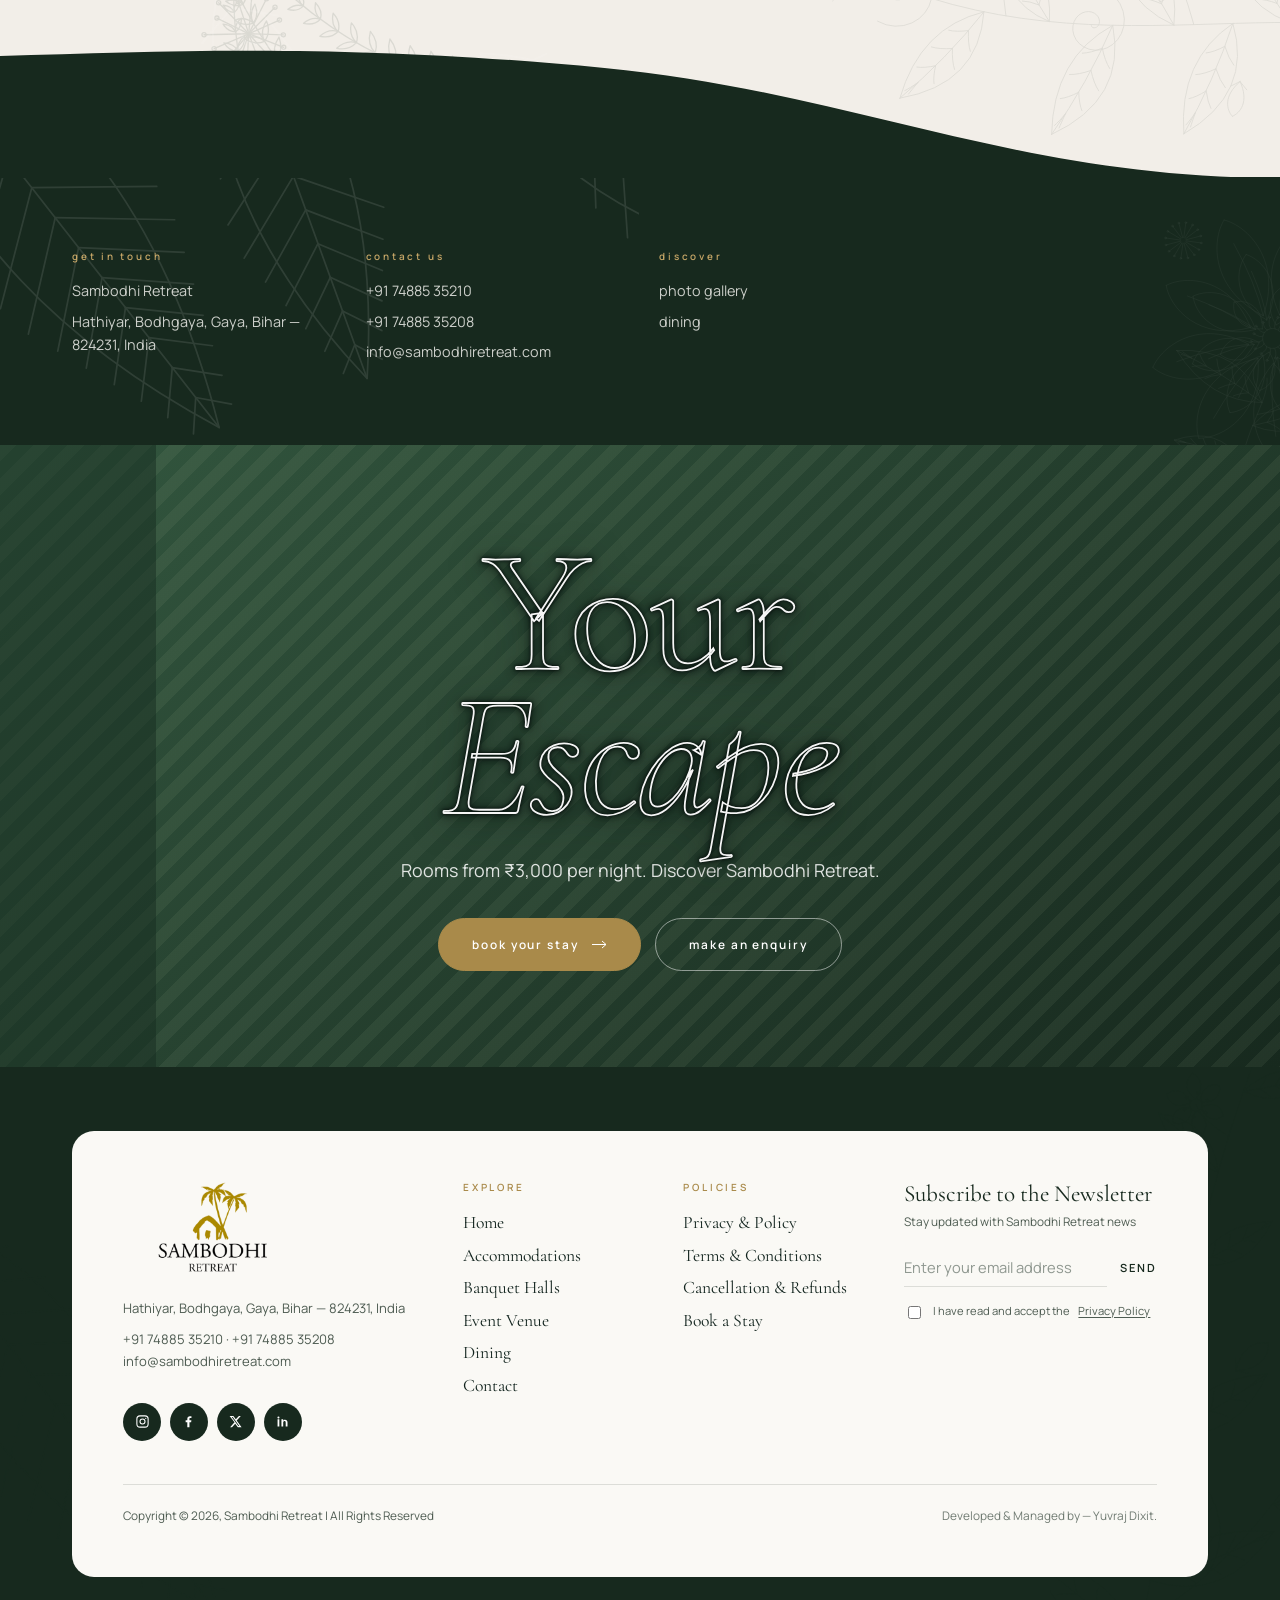
==== commit 11e208d9: "update" ====
--- a/accommodations.html
+++ b/accommodations.html
@@ -394,7 +394,7 @@
 
       <div class="ftr__bottom">
         <p>Copyright &copy; <span data-year>2026</span>, Sambodhi Retreat | All Rights Reserved</p>
-        <!-- <p class="ftr__alt">Also at Jealgora, Govindpur Uttrayan NH-2, Dhanbad, Jharkhand &mdash; 828109</p> -->
+      <p class="ftr__alt"> Developed & Managed by  &mdash; Yuvraj Dixit.</p>
       </div>
     </div>
   </div>
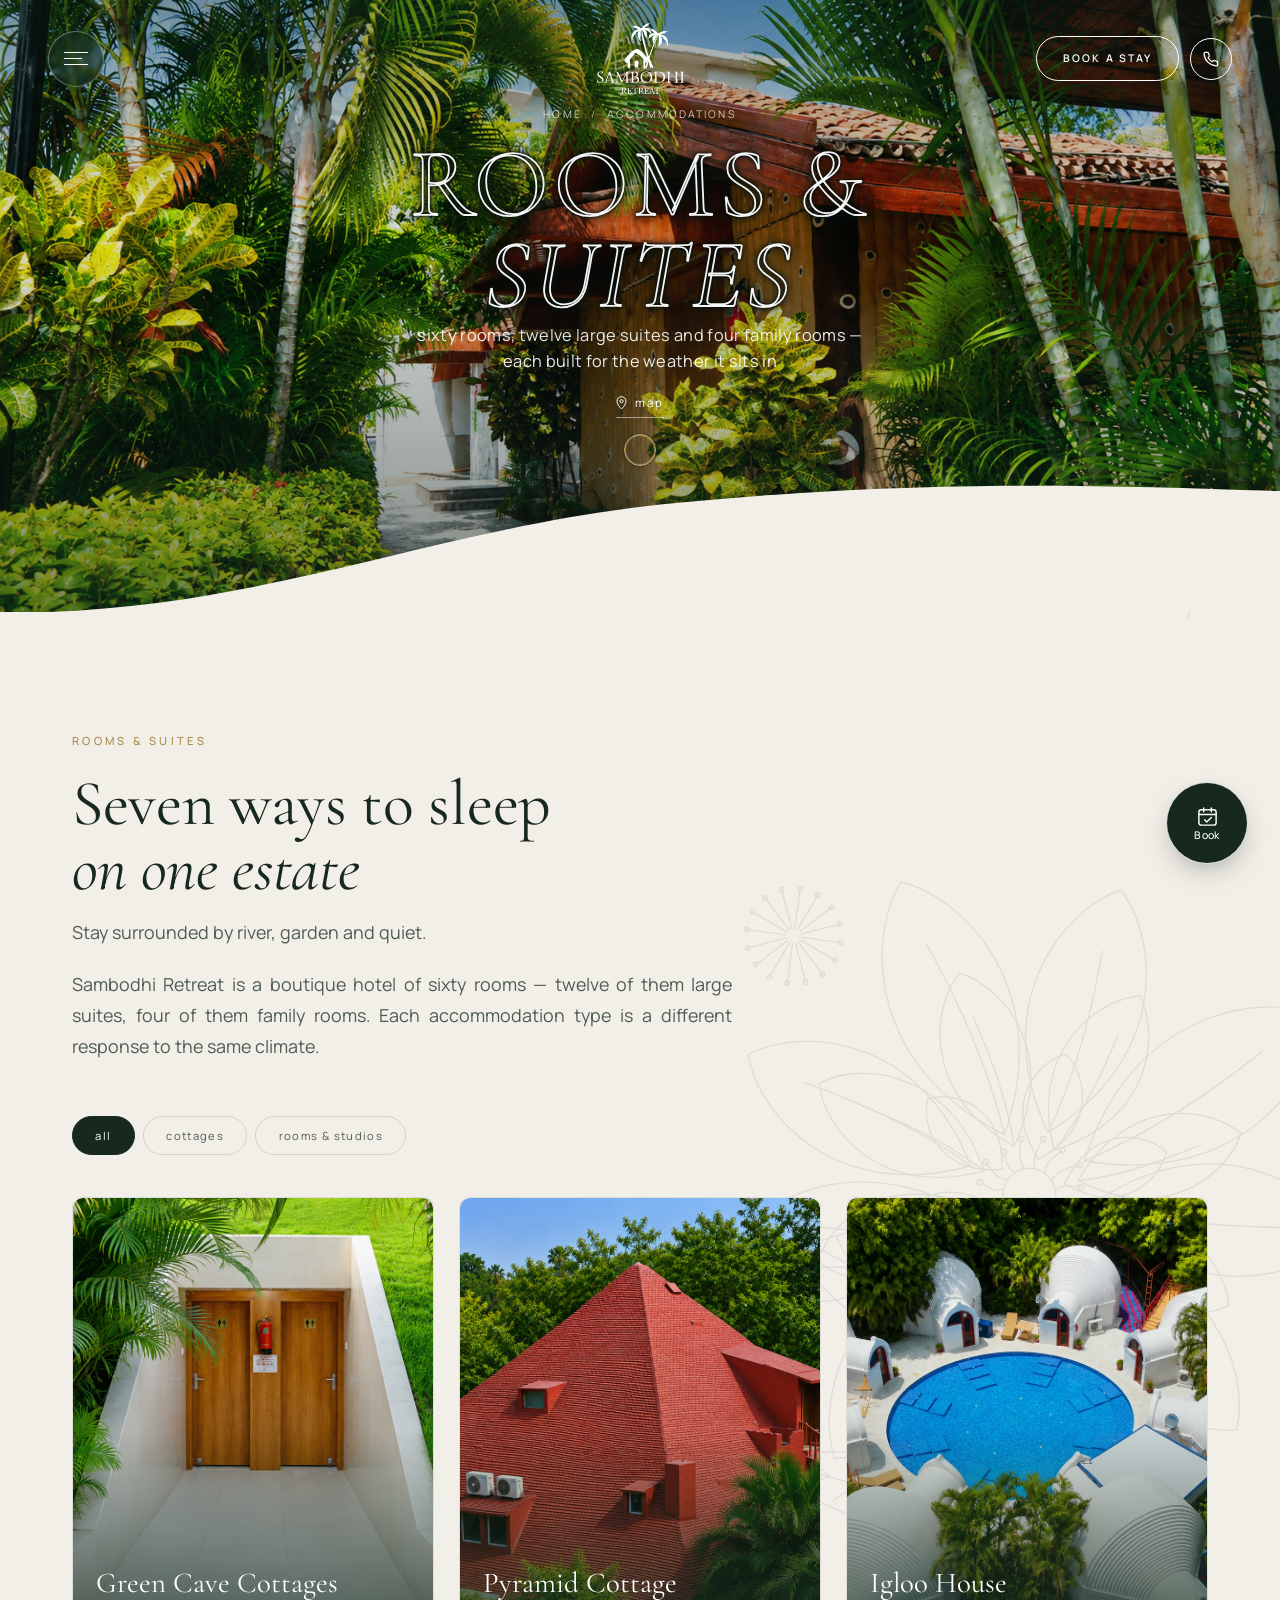
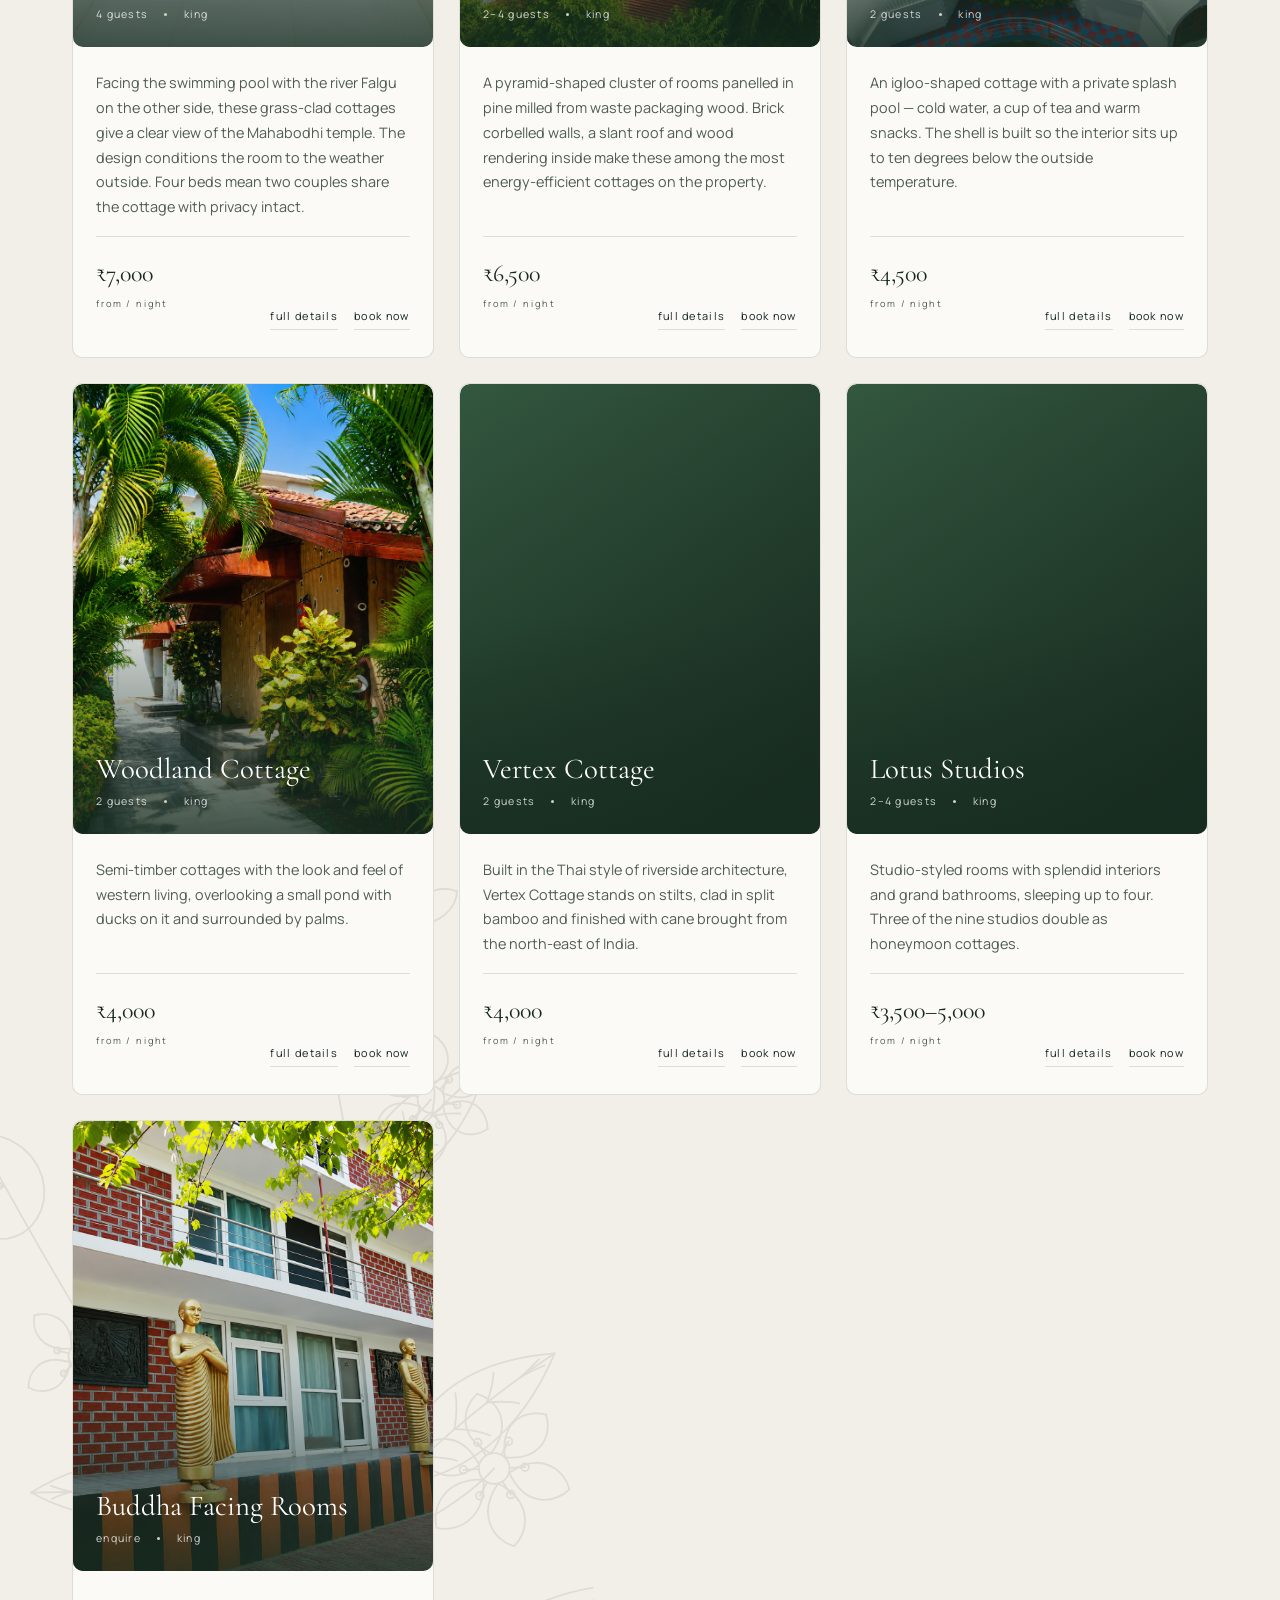
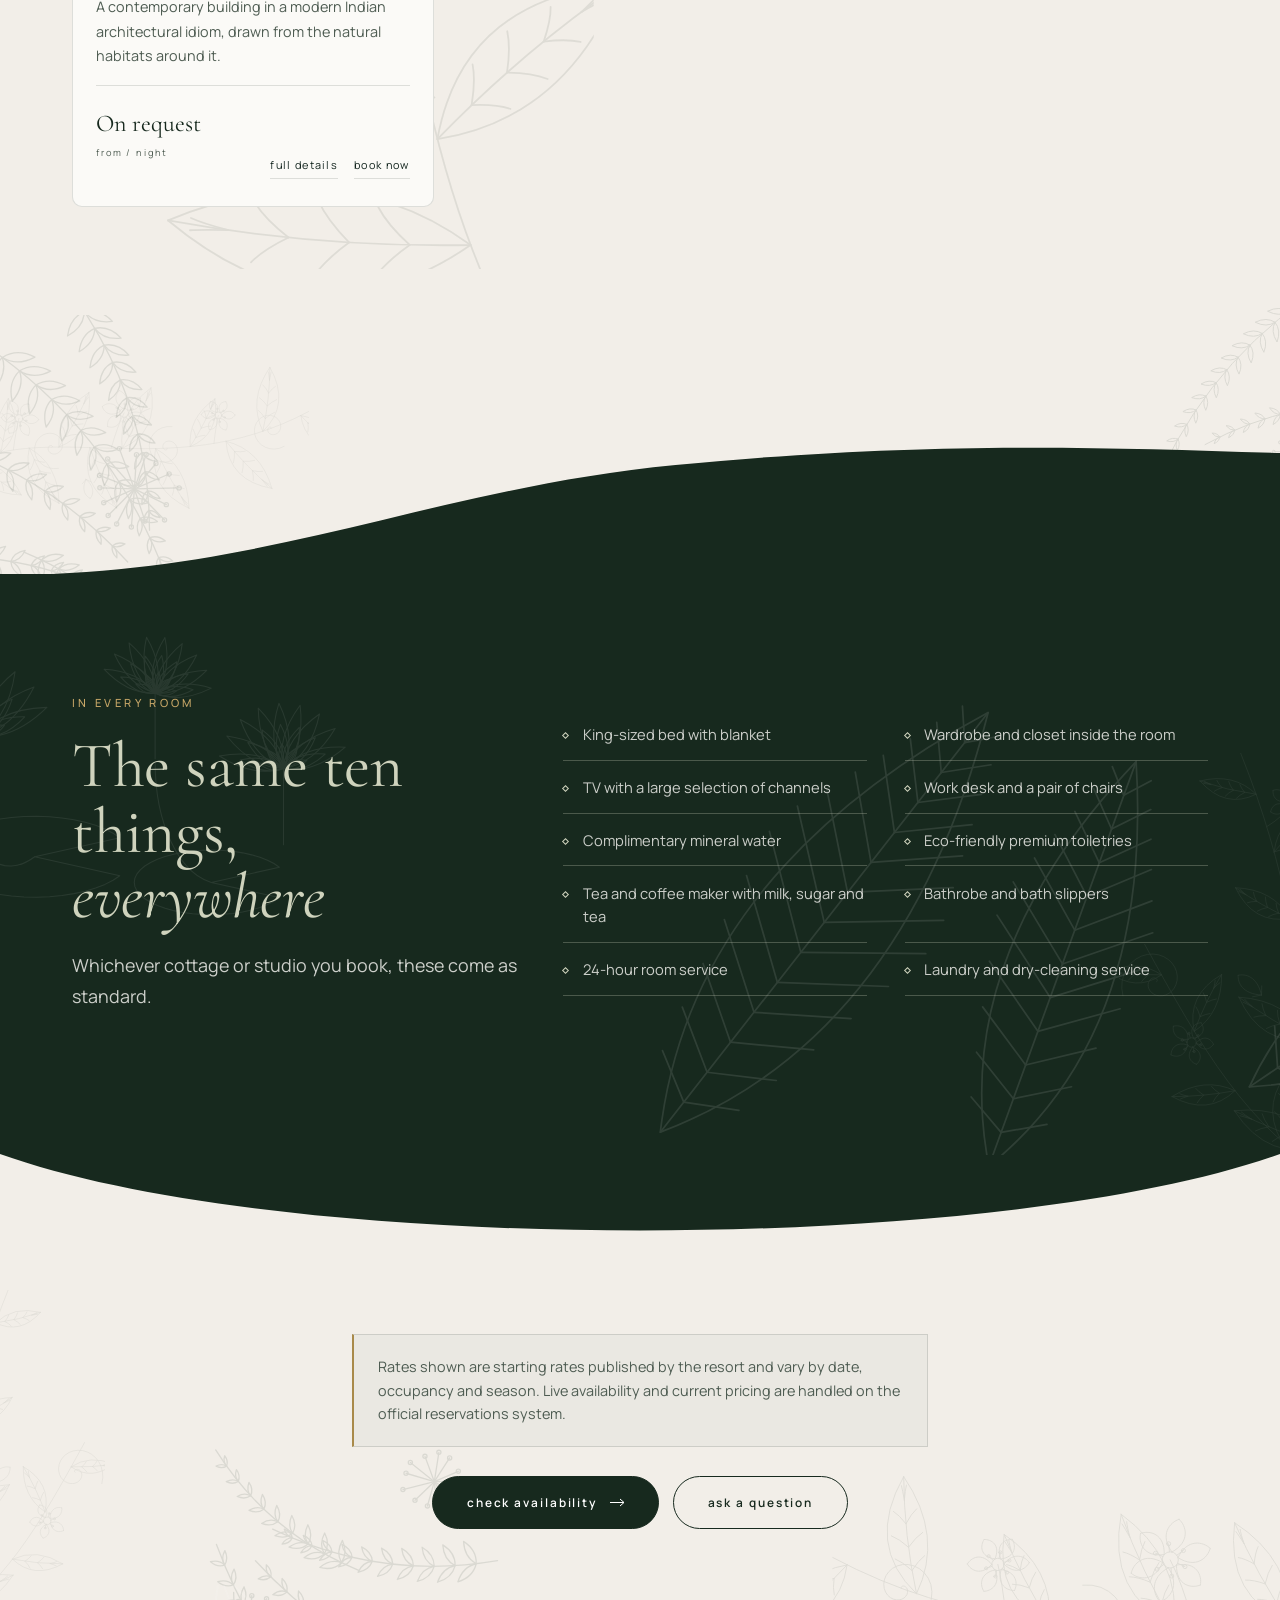
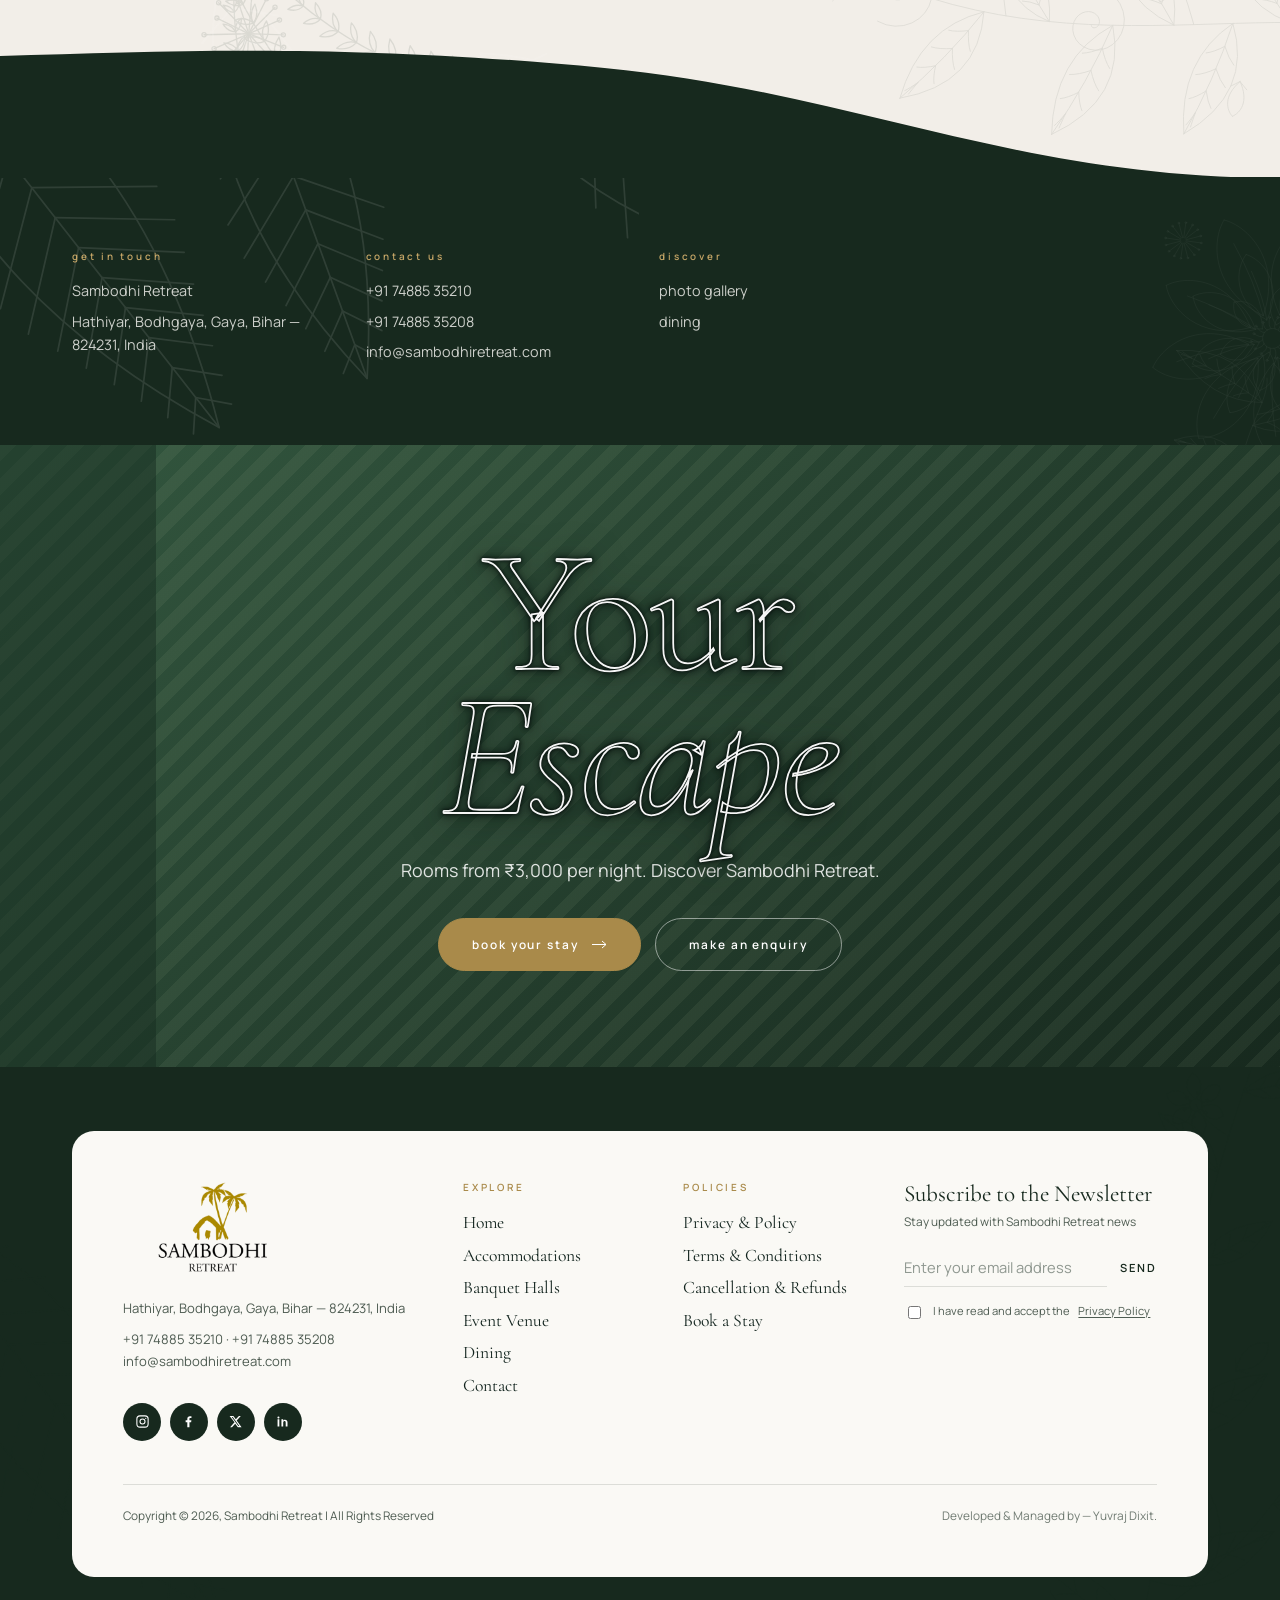
==== commit eec92c1f: "update" ====
--- a/accommodations.html
+++ b/accommodations.html
@@ -75,7 +75,7 @@
         <a href="https://sambodhi-retreat-men-n1bw.glide.page/dl/d0a5f4" data-menu-img="https://www.sambodhiretreat.org/images/dining/restaurant1.jpg" style="--i:4"><span class="ovl__num">05</span><span class="ovl__word">Dining</span><span class="ovl__arrow" aria-hidden="true"><svg viewBox="0 0 28 8" fill="none"><path d="M0 4h25M21 1l4 3-4 3" stroke="currentColor" stroke-width="1.1" stroke-linecap="round" stroke-linejoin="round"/></svg></span></a>
         <a href="gallery.html" data-menu-img="https://www.sambodhiretreat.org/images/Homepage_Resort_INDEX/top-slider-img10.jpg" style="--i:5"><span class="ovl__num">06</span><span class="ovl__word">Gallery</span><span class="ovl__arrow" aria-hidden="true"><svg viewBox="0 0 28 8" fill="none"><path d="M0 4h25M21 1l4 3-4 3" stroke="currentColor" stroke-width="1.1" stroke-linecap="round" stroke-linejoin="round"/></svg></span></a>
        <!-- <a href="blog.html" data-menu-img="https://www.sambodhiretreat.org/images/Gallery/Top-5-Places-in-Bodh-Gaya.jpg" style="--i:6"><span class="ovl__num">07</span><span class="ovl__word">Blog</span><span class="ovl__arrow" aria-hidden="true"><svg viewBox="0 0 28 8" fill="none"><path d="M0 4h25M21 1l4 3-4 3" stroke="currentColor" stroke-width="1.1" stroke-linecap="round" stroke-linejoin="round"/></svg></span></a>-->
-        <a href="contact.html" data-menu-img="https://www.sambodhiretreat.org/images/Homepage_Resort_INDEX/top-slider-img5.jpg" style="--i:7"><span class="ovl__num">07</span><span class="ovl__word">Contact</span><span class="ovl__arrow" aria-hidden="true"><svg viewBox="0 0 28 8" fill="none"><path d="M0 4h25M21 1l4 3-4 3" stroke="currentColor" stroke-width="1.1" stroke-linecap="round" stroke-linejoin="round"/></svg></span></a>
+        <a href="contact.html" data-menu-img="https://www.sambodhiretreat.org/images/Homepage_Resort_INDEX/top-slider-img5.jpg" style="--i:7"><span class="ovl__num">06</span><span class="ovl__word">Contact</span><span class="ovl__arrow" aria-hidden="true"><svg viewBox="0 0 28 8" fill="none"><path d="M0 4h25M21 1l4 3-4 3" stroke="currentColor" stroke-width="1.1" stroke-linecap="round" stroke-linejoin="round"/></svg></span></a>
     </nav>
     <div class="ovl__foot">
       <a class="btn btn--gold" href="https://live.ipms247.com/booking/book-rooms-sambodhiretreat" target="_blank" rel="noopener">book a stay</a>
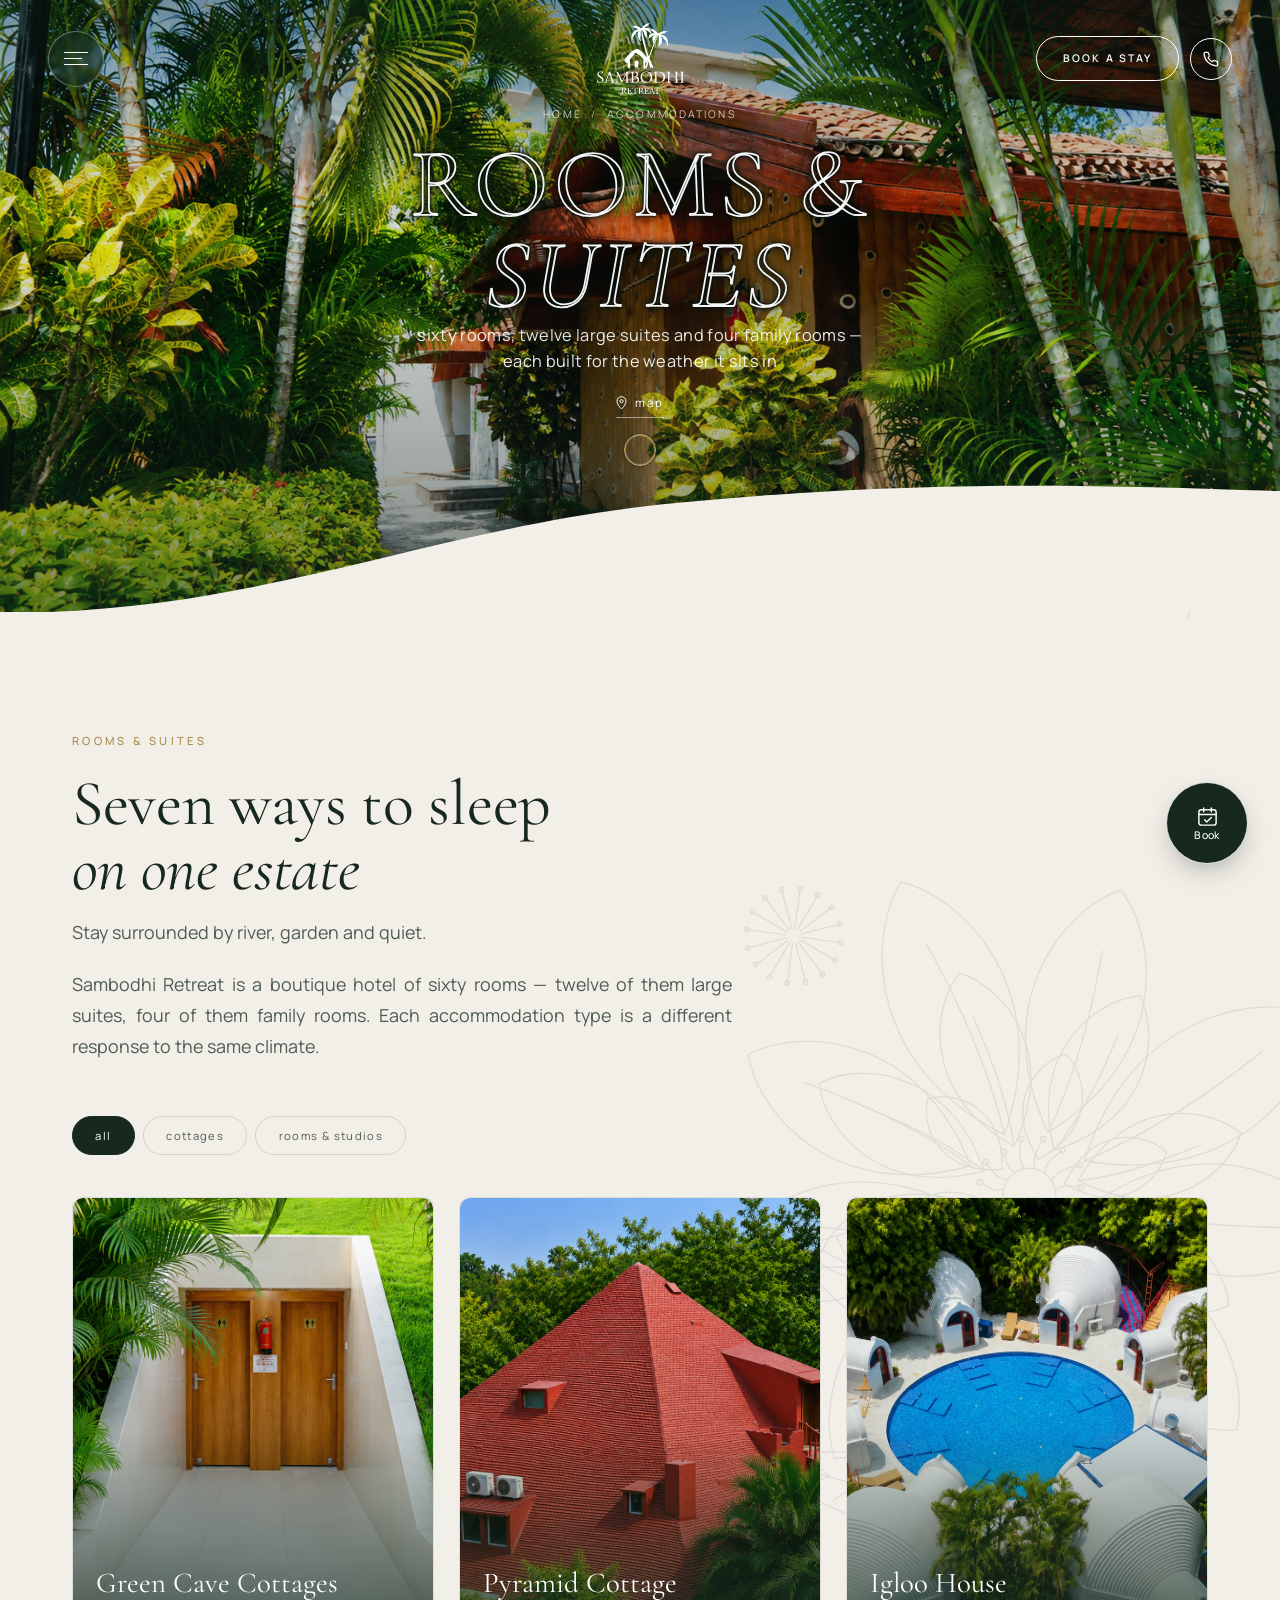
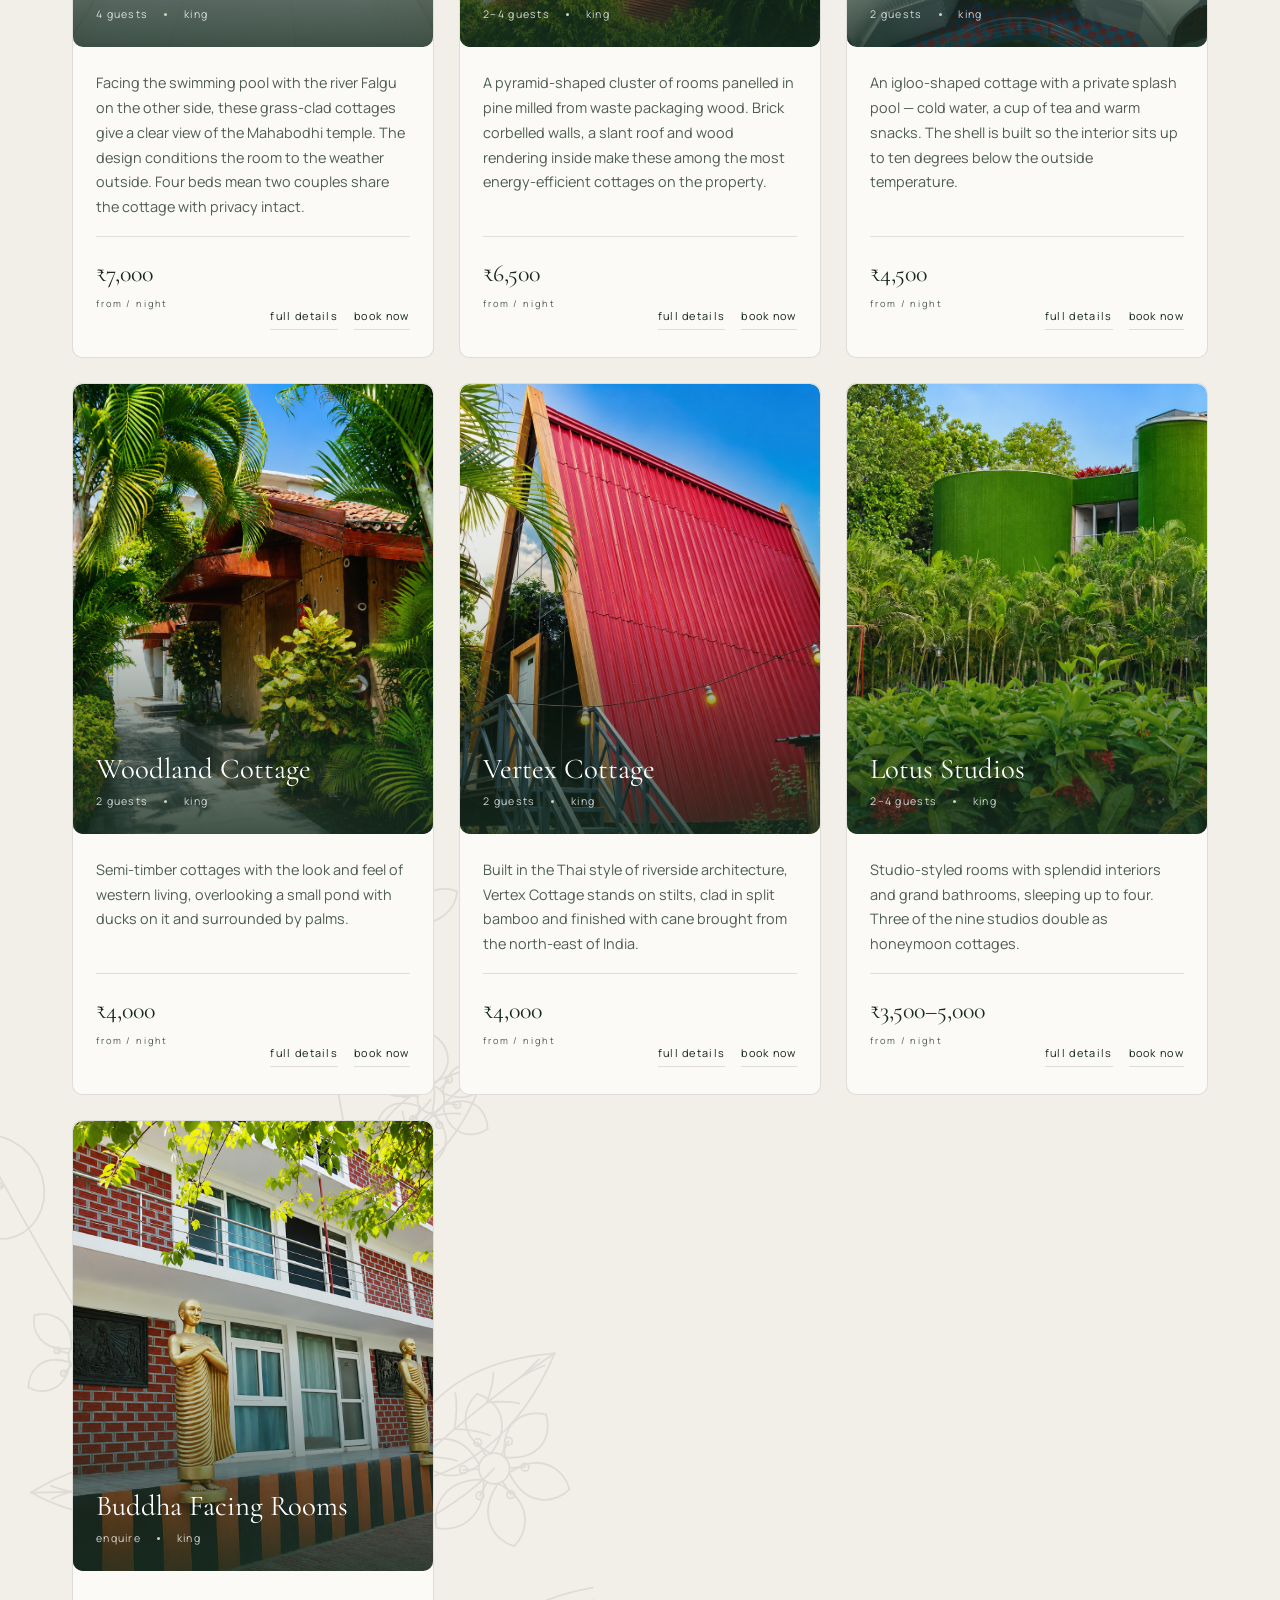
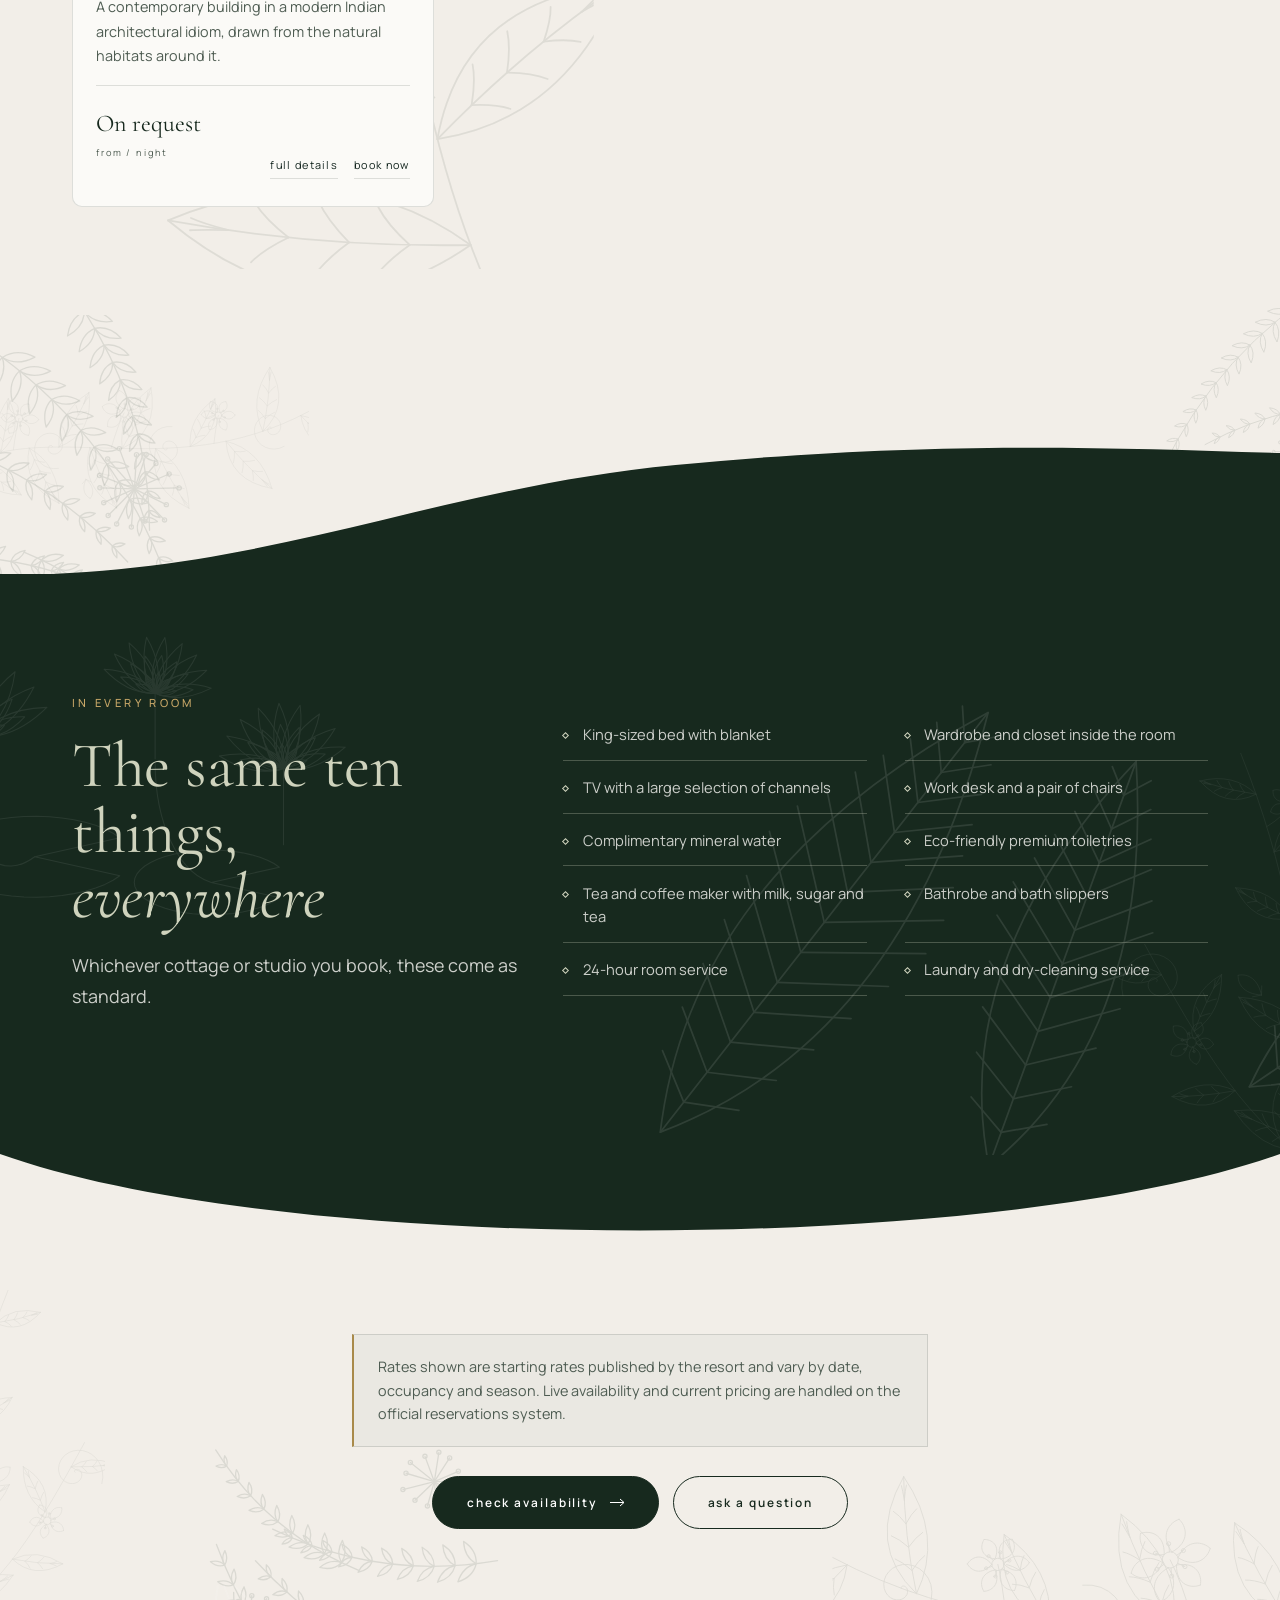
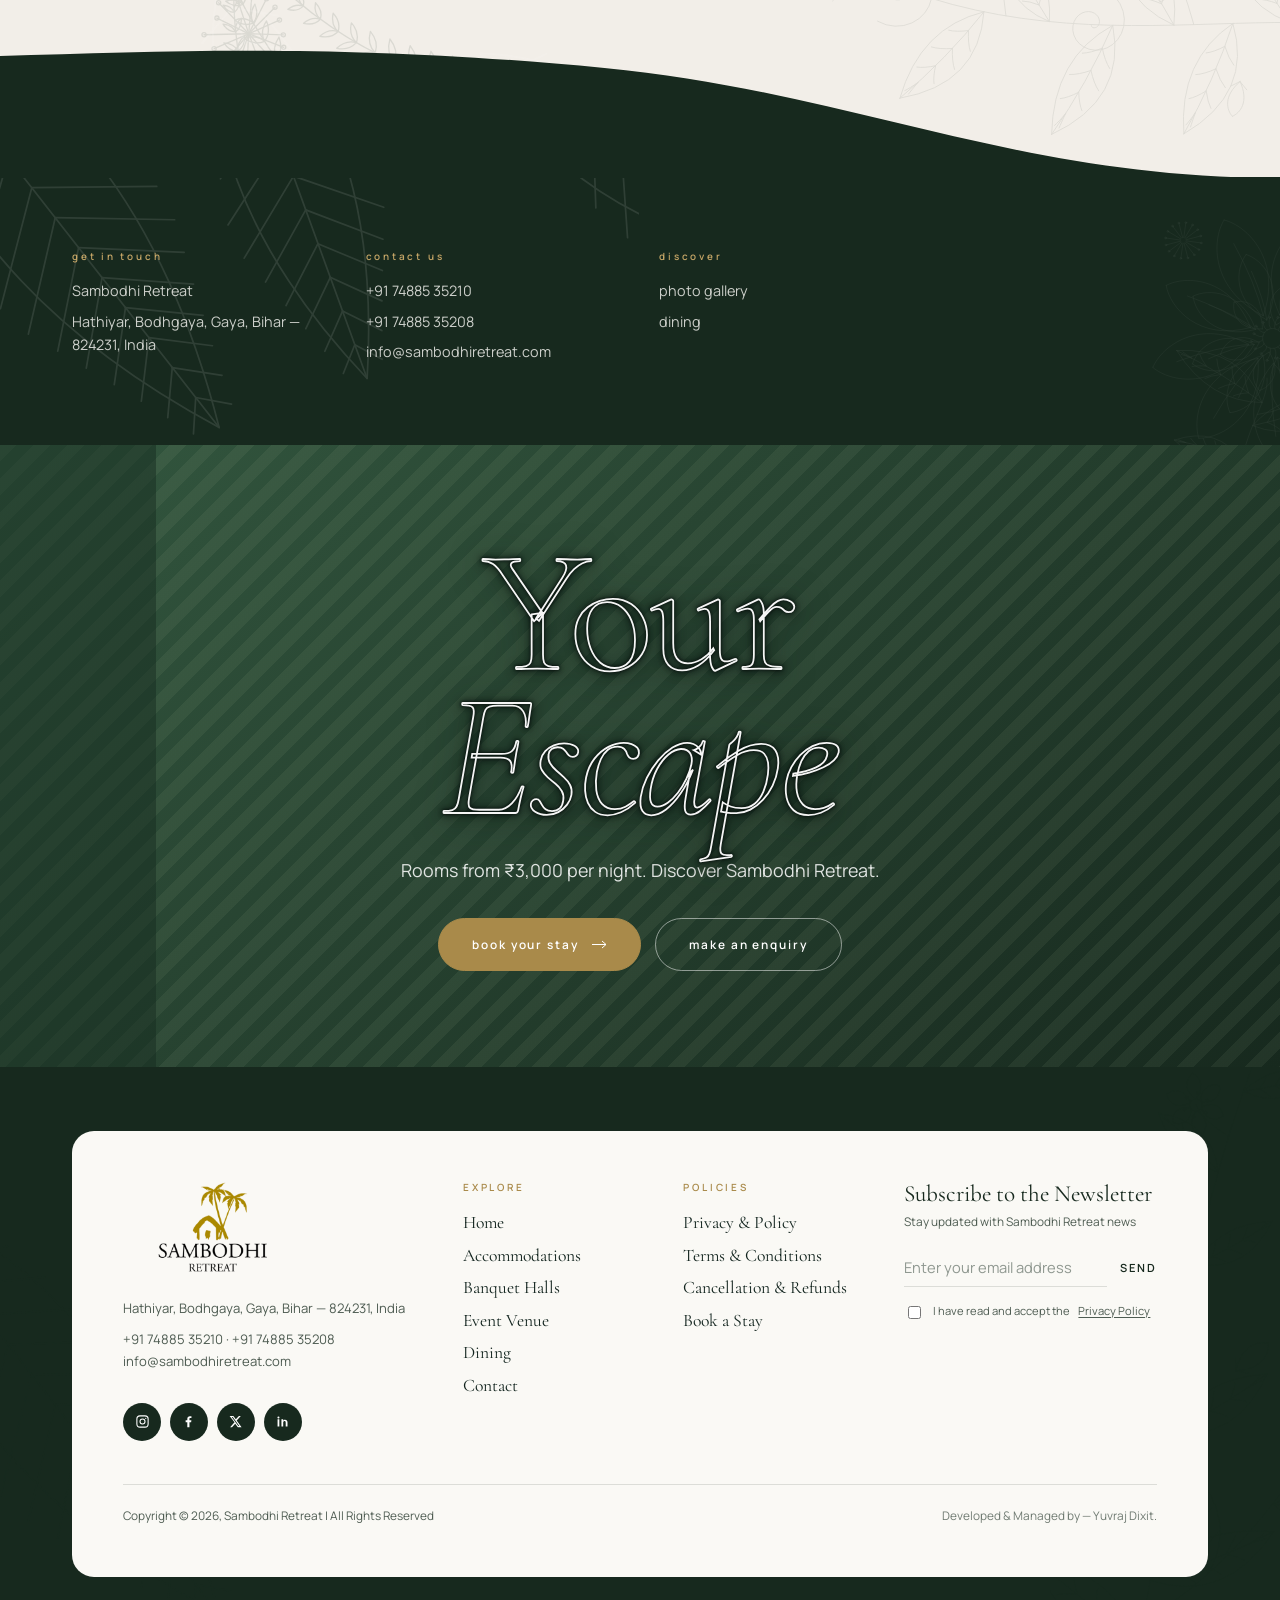
==== commit 9ddbbd9a: "update" ====
--- a/accommodations.html
+++ b/accommodations.html
@@ -73,9 +73,9 @@
         <a href="banquet-halls.html" data-menu-img="https://www.sambodhiretreat.org/images/promotions/1.jpg" style="--i:2"><span class="ovl__num">03</span><span class="ovl__word">Banquet Halls</span><span class="ovl__arrow" aria-hidden="true"><svg viewBox="0 0 28 8" fill="none"><path d="M0 4h25M21 1l4 3-4 3" stroke="currentColor" stroke-width="1.1" stroke-linecap="round" stroke-linejoin="round"/></svg></span></a>
         <a href="event-venue.html" data-menu-img="https://www.sambodhiretreat.org/images/Gallery/top-post-img3.jpg" style="--i:3"><span class="ovl__num">04</span><span class="ovl__word">Event Venue</span><span class="ovl__arrow" aria-hidden="true"><svg viewBox="0 0 28 8" fill="none"><path d="M0 4h25M21 1l4 3-4 3" stroke="currentColor" stroke-width="1.1" stroke-linecap="round" stroke-linejoin="round"/></svg></span></a>
         <a href="https://sambodhi-retreat-men-n1bw.glide.page/dl/d0a5f4" data-menu-img="https://www.sambodhiretreat.org/images/dining/restaurant1.jpg" style="--i:4"><span class="ovl__num">05</span><span class="ovl__word">Dining</span><span class="ovl__arrow" aria-hidden="true"><svg viewBox="0 0 28 8" fill="none"><path d="M0 4h25M21 1l4 3-4 3" stroke="currentColor" stroke-width="1.1" stroke-linecap="round" stroke-linejoin="round"/></svg></span></a>
-        <a href="gallery.html" data-menu-img="https://www.sambodhiretreat.org/images/Homepage_Resort_INDEX/top-slider-img10.jpg" style="--i:5"><span class="ovl__num">06</span><span class="ovl__word">Gallery</span><span class="ovl__arrow" aria-hidden="true"><svg viewBox="0 0 28 8" fill="none"><path d="M0 4h25M21 1l4 3-4 3" stroke="currentColor" stroke-width="1.1" stroke-linecap="round" stroke-linejoin="round"/></svg></span></a>
-       <!-- <a href="blog.html" data-menu-img="https://www.sambodhiretreat.org/images/Gallery/Top-5-Places-in-Bodh-Gaya.jpg" style="--i:6"><span class="ovl__num">07</span><span class="ovl__word">Blog</span><span class="ovl__arrow" aria-hidden="true"><svg viewBox="0 0 28 8" fill="none"><path d="M0 4h25M21 1l4 3-4 3" stroke="currentColor" stroke-width="1.1" stroke-linecap="round" stroke-linejoin="round"/></svg></span></a>-->
-        <a href="contact.html" data-menu-img="https://www.sambodhiretreat.org/images/Homepage_Resort_INDEX/top-slider-img5.jpg" style="--i:7"><span class="ovl__num">06</span><span class="ovl__word">Contact</span><span class="ovl__arrow" aria-hidden="true"><svg viewBox="0 0 28 8" fill="none"><path d="M0 4h25M21 1l4 3-4 3" stroke="currentColor" stroke-width="1.1" stroke-linecap="round" stroke-linejoin="round"/></svg></span></a>
+        <!-- <a href="gallery.html" data-menu-img="https://www.sambodhiretreat.org/images/Homepage_Resort_INDEX/top-slider-img10.jpg" style="--i:5"><span class="ovl__num">06</span><span class="ovl__word">Gallery</span><span class="ovl__arrow" aria-hidden="true"><svg viewBox="0 0 28 8" fill="none"><path d="M0 4h25M21 1l4 3-4 3" stroke="currentColor" stroke-width="1.1" stroke-linecap="round" stroke-linejoin="round"/></svg></span></a> -->
+        <!-- <a href="blog.html" data-menu-img="https://www.sambodhiretreat.org/images/Gallery/Top-5-Places-in-Bodh-Gaya.jpg" style="--i:6"><span class="ovl__num">07</span><span class="ovl__word">Blog</span><span class="ovl__arrow" aria-hidden="true"><svg viewBox="0 0 28 8" fill="none"><path d="M0 4h25M21 1l4 3-4 3" stroke="currentColor" stroke-width="1.1" stroke-linecap="round" stroke-linejoin="round"/></svg></span></a> -->
+        <a href="contact.html" data-menu-img="https://www.sambodhiretreat.org/images/Homepage_Resort_INDEX/top-slider-img5.jpg" style="--i:7"><span class="ovl__num">06</span><span class="ovl__word">Contact</span><span class="ovl__arrow" aria-hidden="true"><svg viewBox="0 0 28 8" fill="none"><path d("M0 4h25M21 1l4 3-4 3" stroke("currentColor", stroke-width("1.1", stroke-linecap("round", stroke-linejoin("round"))))</svg></span></a>
     </nav>
     <div class="ovl__foot">
       <a class="btn btn--gold" href="https://live.ipms247.com/booking/book-rooms-sambodhiretreat" target="_blank" rel="noopener">book a stay</a>
@@ -114,7 +114,7 @@
       <nav class="crumbs" aria-label="Breadcrumb"><a href="index.html">Home</a><span>/</span>accommodations</nav>
       <h1 class="outline"><b>Rooms &amp;</b><b><em>Suites</em></b></h1>
       <p class="hero__tag">sixty rooms, twelve large suites and four family rooms &mdash; each built for the weather it sits in</p>
-      <a class="hero__map" href="https://www.google.com/maps/place/Sambodhi+Retreat" target="_blank" rel="noopener"><svg viewBox="0 0 11 14" fill="none" aria-hidden="true"><path d="M5.5 13S10 8.6 10 5.2A4.5 4.5 0 1 0 1 5.2C1 8.6 5.5 13 5.5 13Z" stroke="currentColor" stroke-width="1"/><circle cx="5.5" cy="5.2" r="1.6" stroke="currentColor" stroke-width="1"/></svg> map</a>
+      <a class="hero__map" href="https://www.google.com/maps/place/Sambodhi+Retreat/@24.677769,84.998581,17z/data=!3m1!4b1!4m9!3m8!1s0x39f32c5b581fca2b:0x7ffce0110e9335bb!5m2!4m1!1i2!8m2!3d24.677769!4d84.998581!16s%2Fg%2F1hdzphcfh?entry=ttu&g_ep=EgoyMDI2MDgxMi4wIKXMDSoASAFQAw%3D%3D" target="_blank" rel="noopener"><svg viewBox="0 0 11 14" fill="none" aria-hidden="true"><path d="M5.5 13S10 8.6 10 5.2A4.5 4.5 0 1 0 1 5.2C1 8.6 5.5 13 5.5 13Z" stroke="currentColor" stroke-width="1"/><circle cx="5.5" cy="5.2" r="1.6" stroke="currentColor" stroke-width="1"/></svg> map</a>
     </div>
     <div class="hero__wave" aria-hidden="true"><svg viewBox="0 0 1440 150" preserveAspectRatio="none"><path d="M0,150 H1440 V28 C1230,22 1040,16 760,40 C480,64 300,150 0,150 Z"/></svg></div>
   </div>
